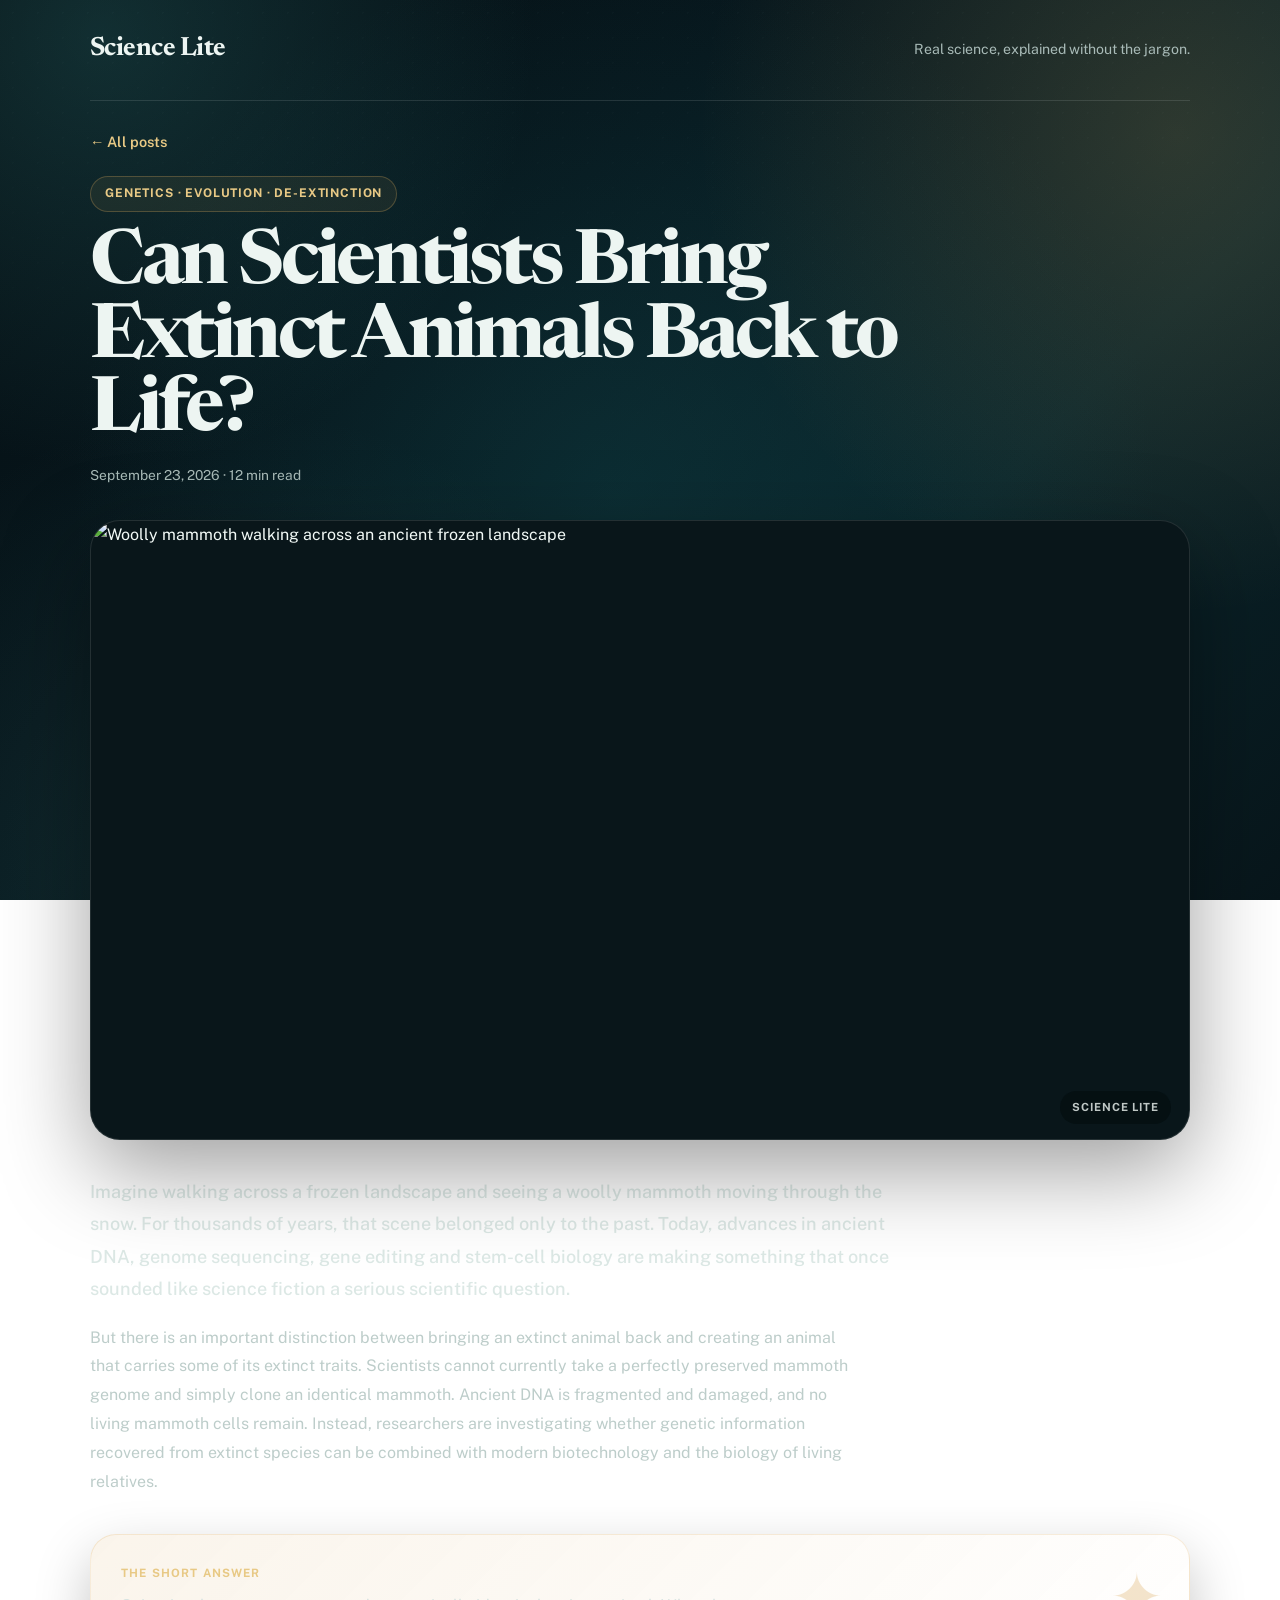
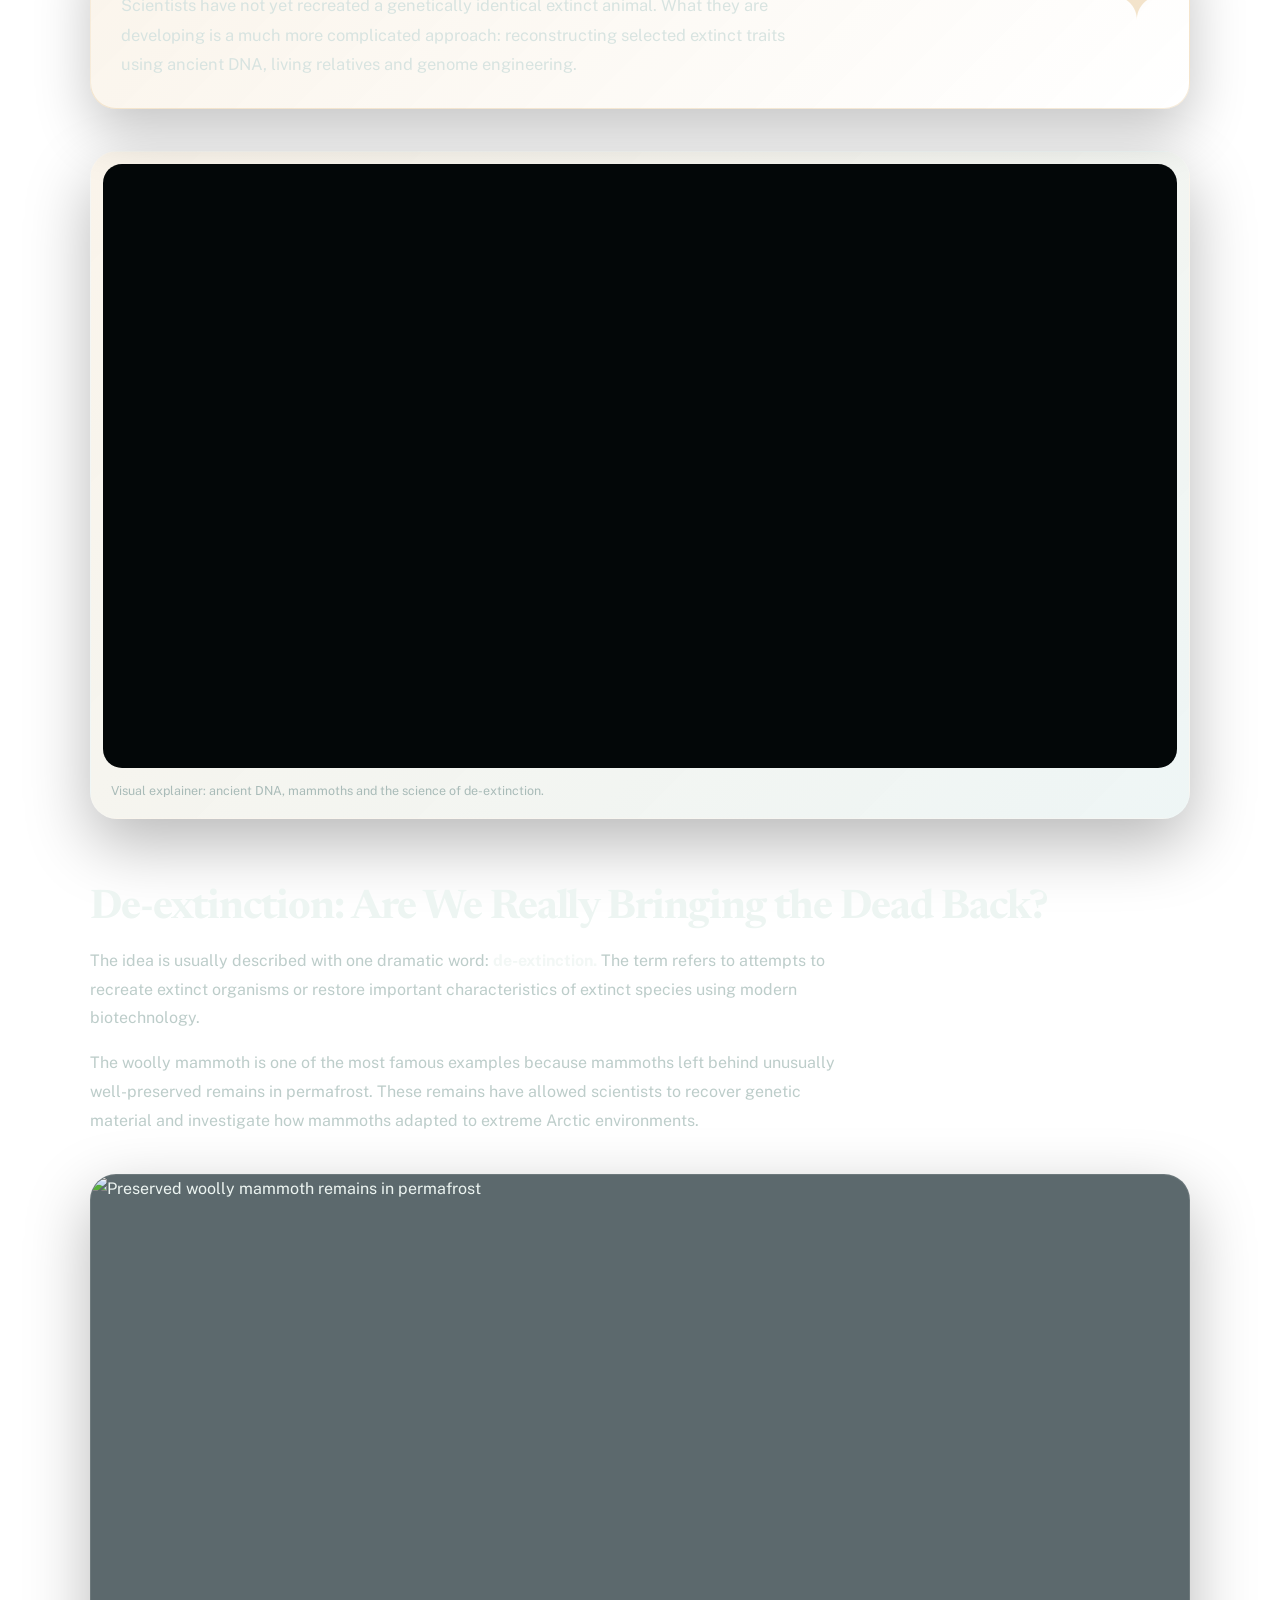
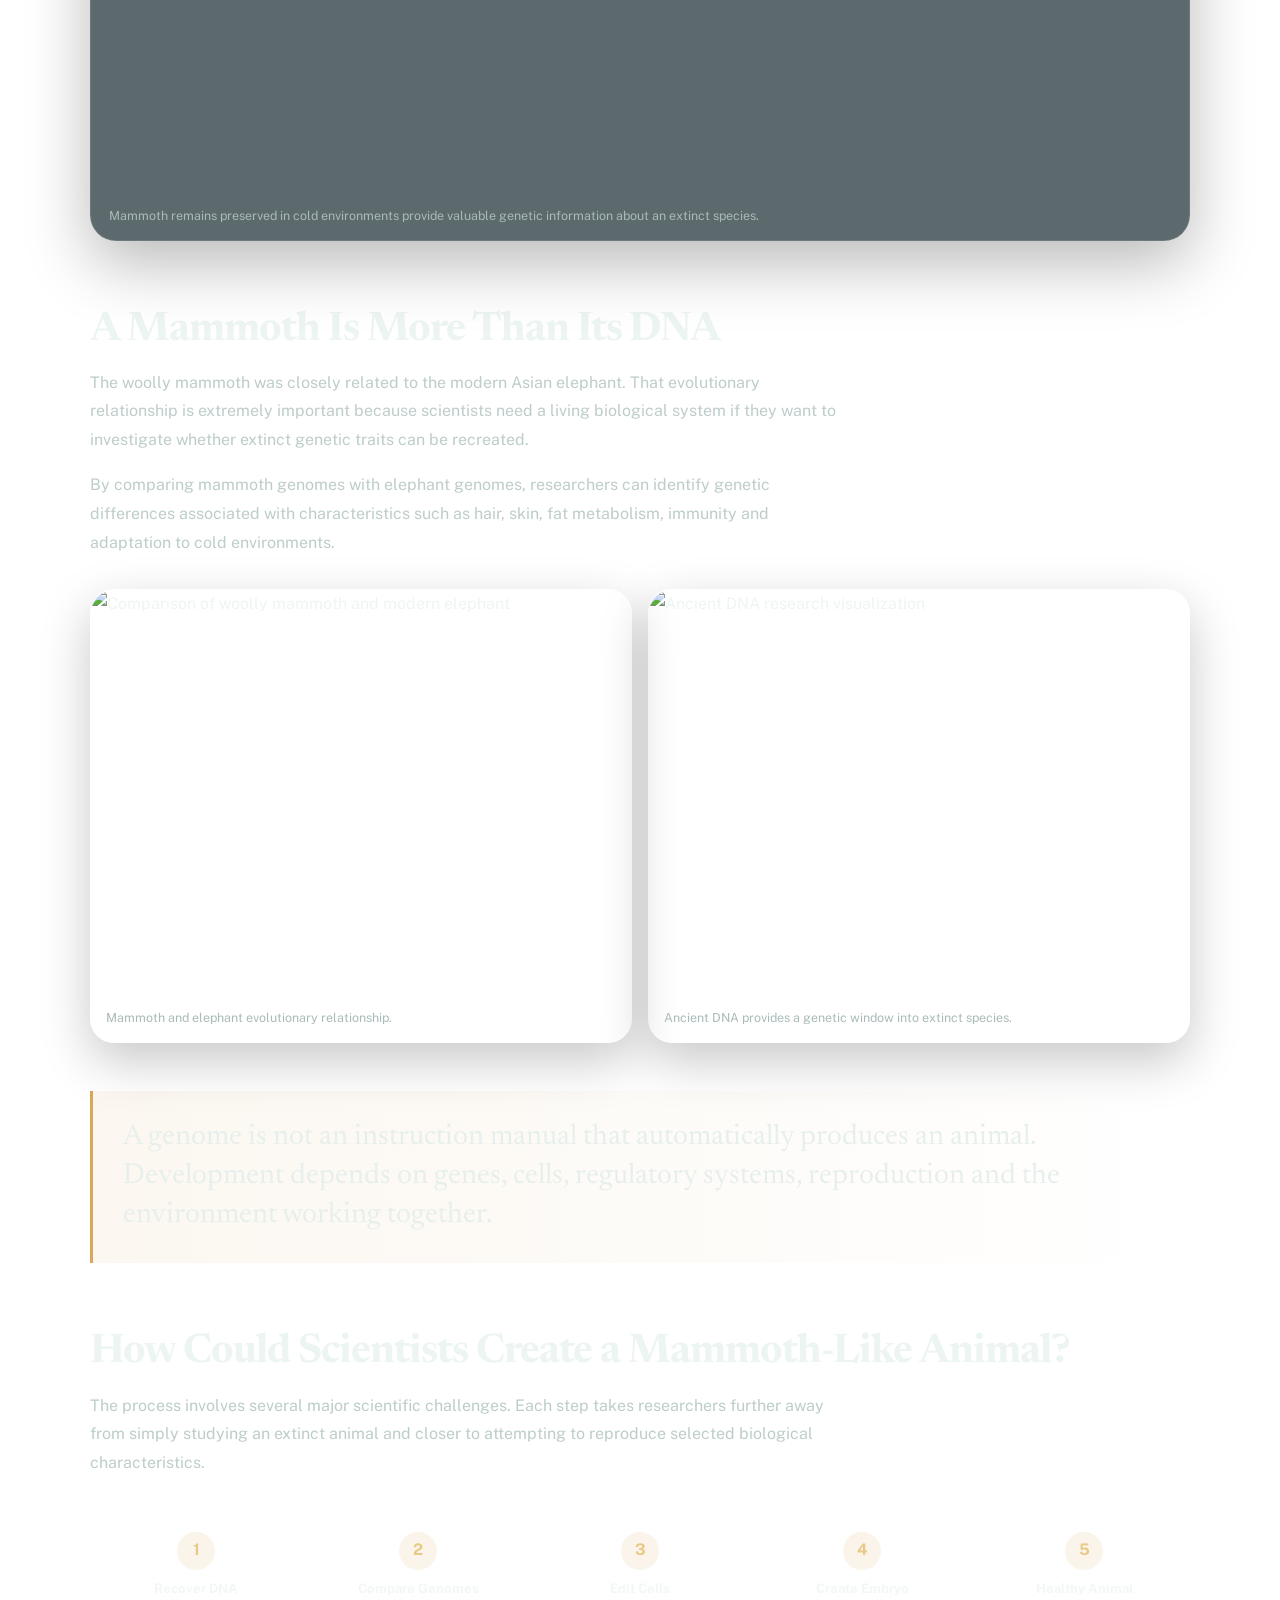
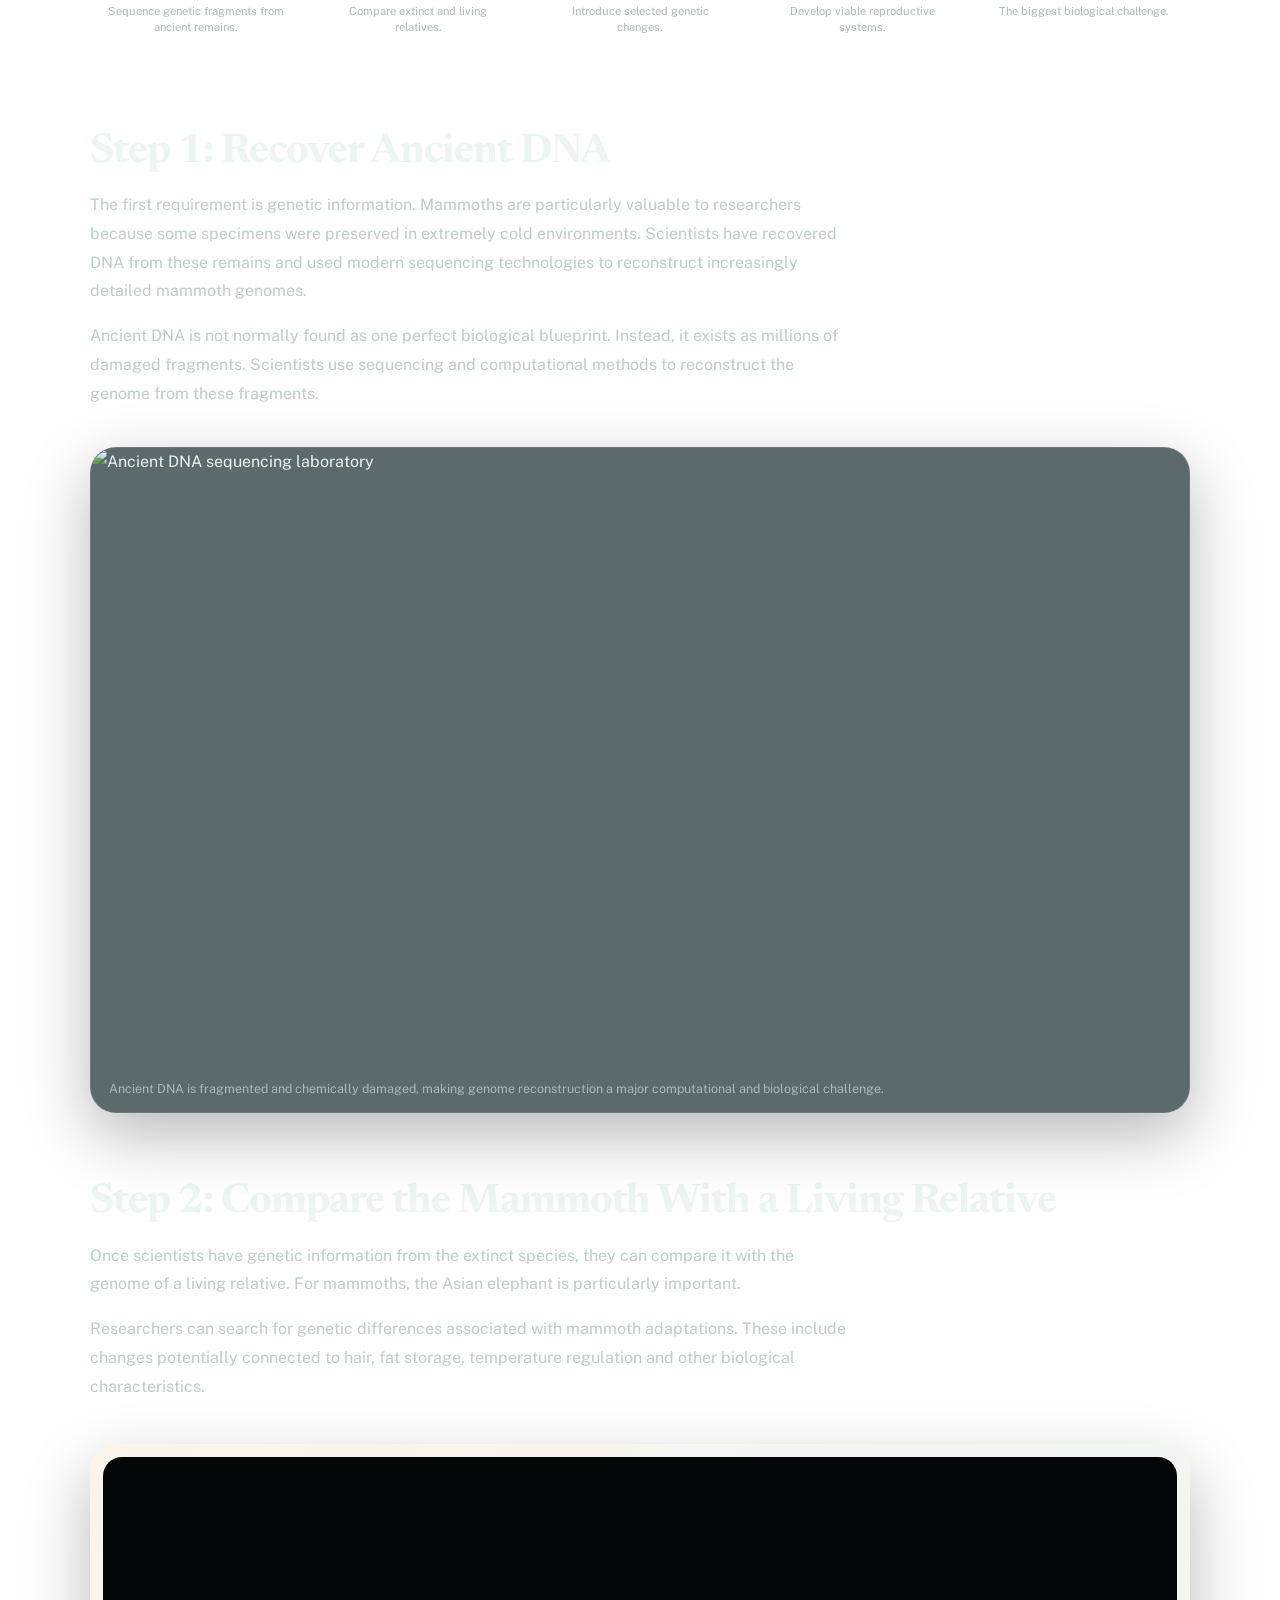
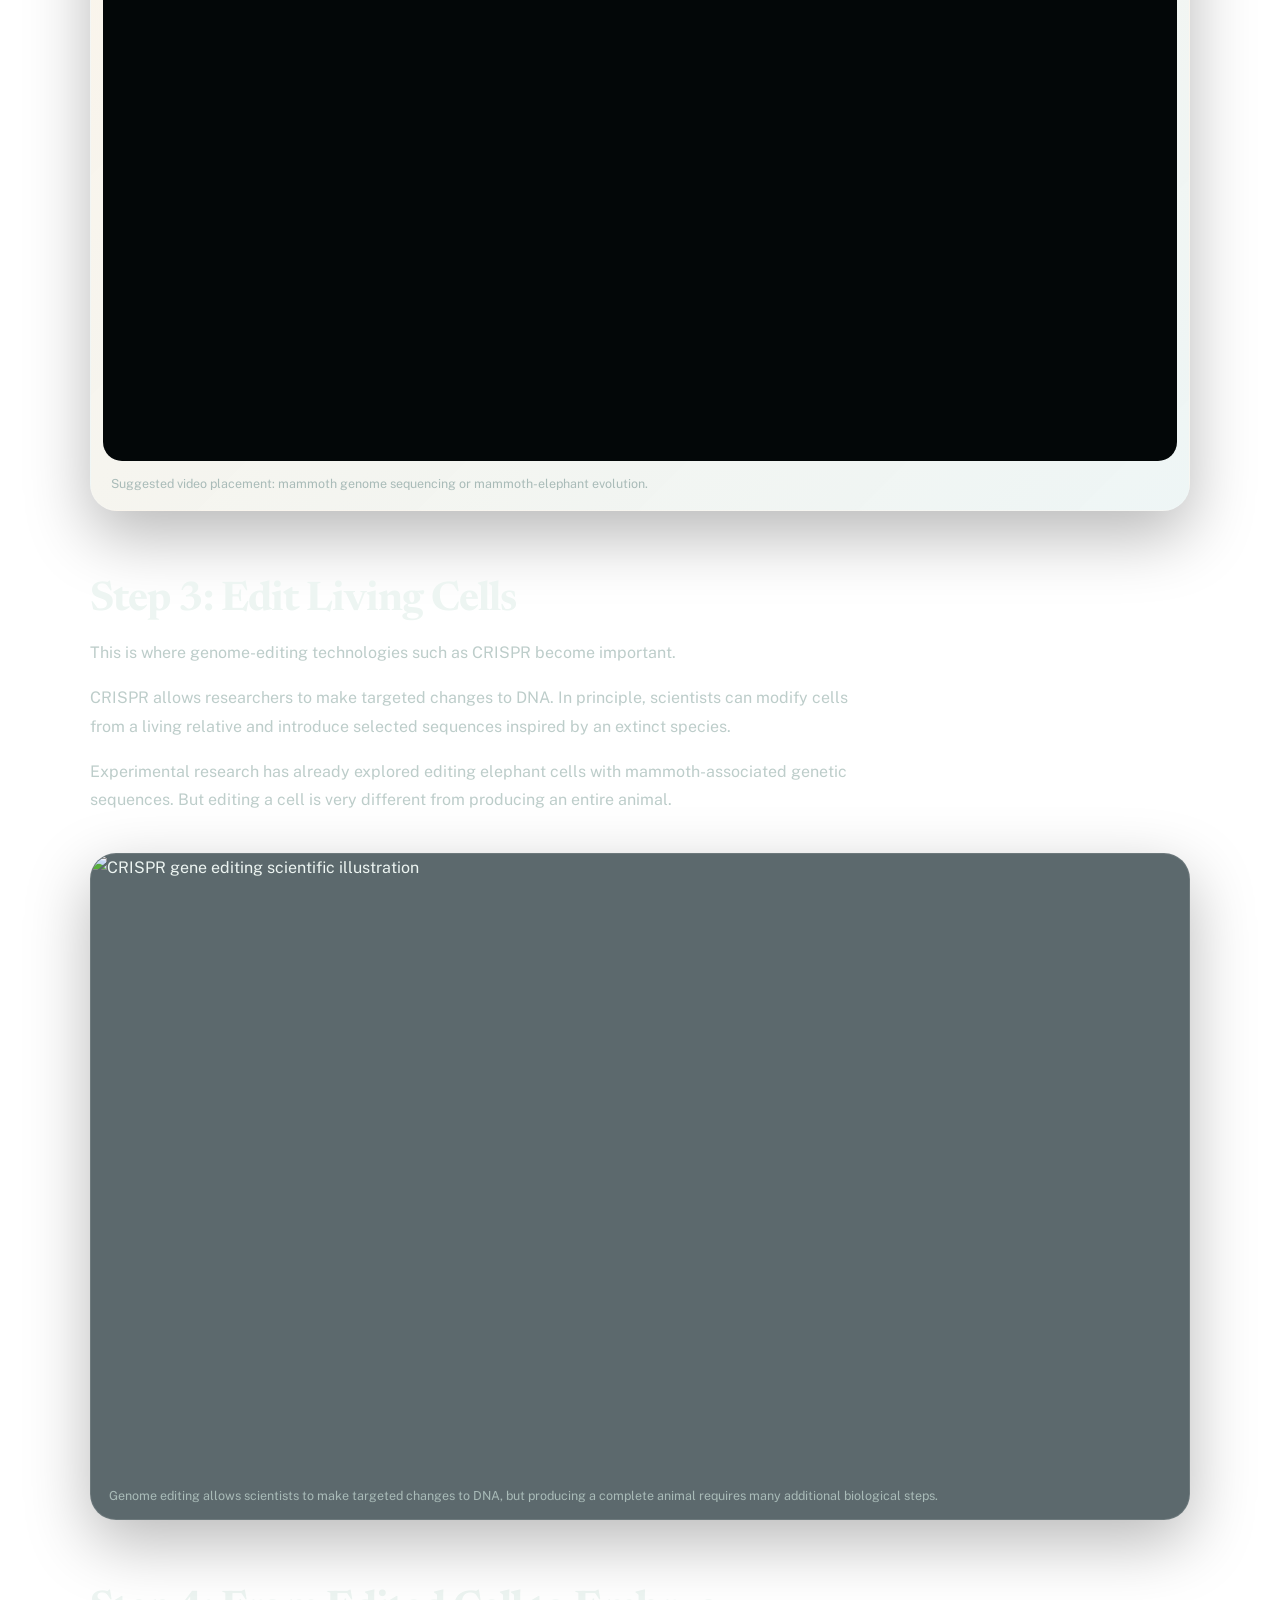
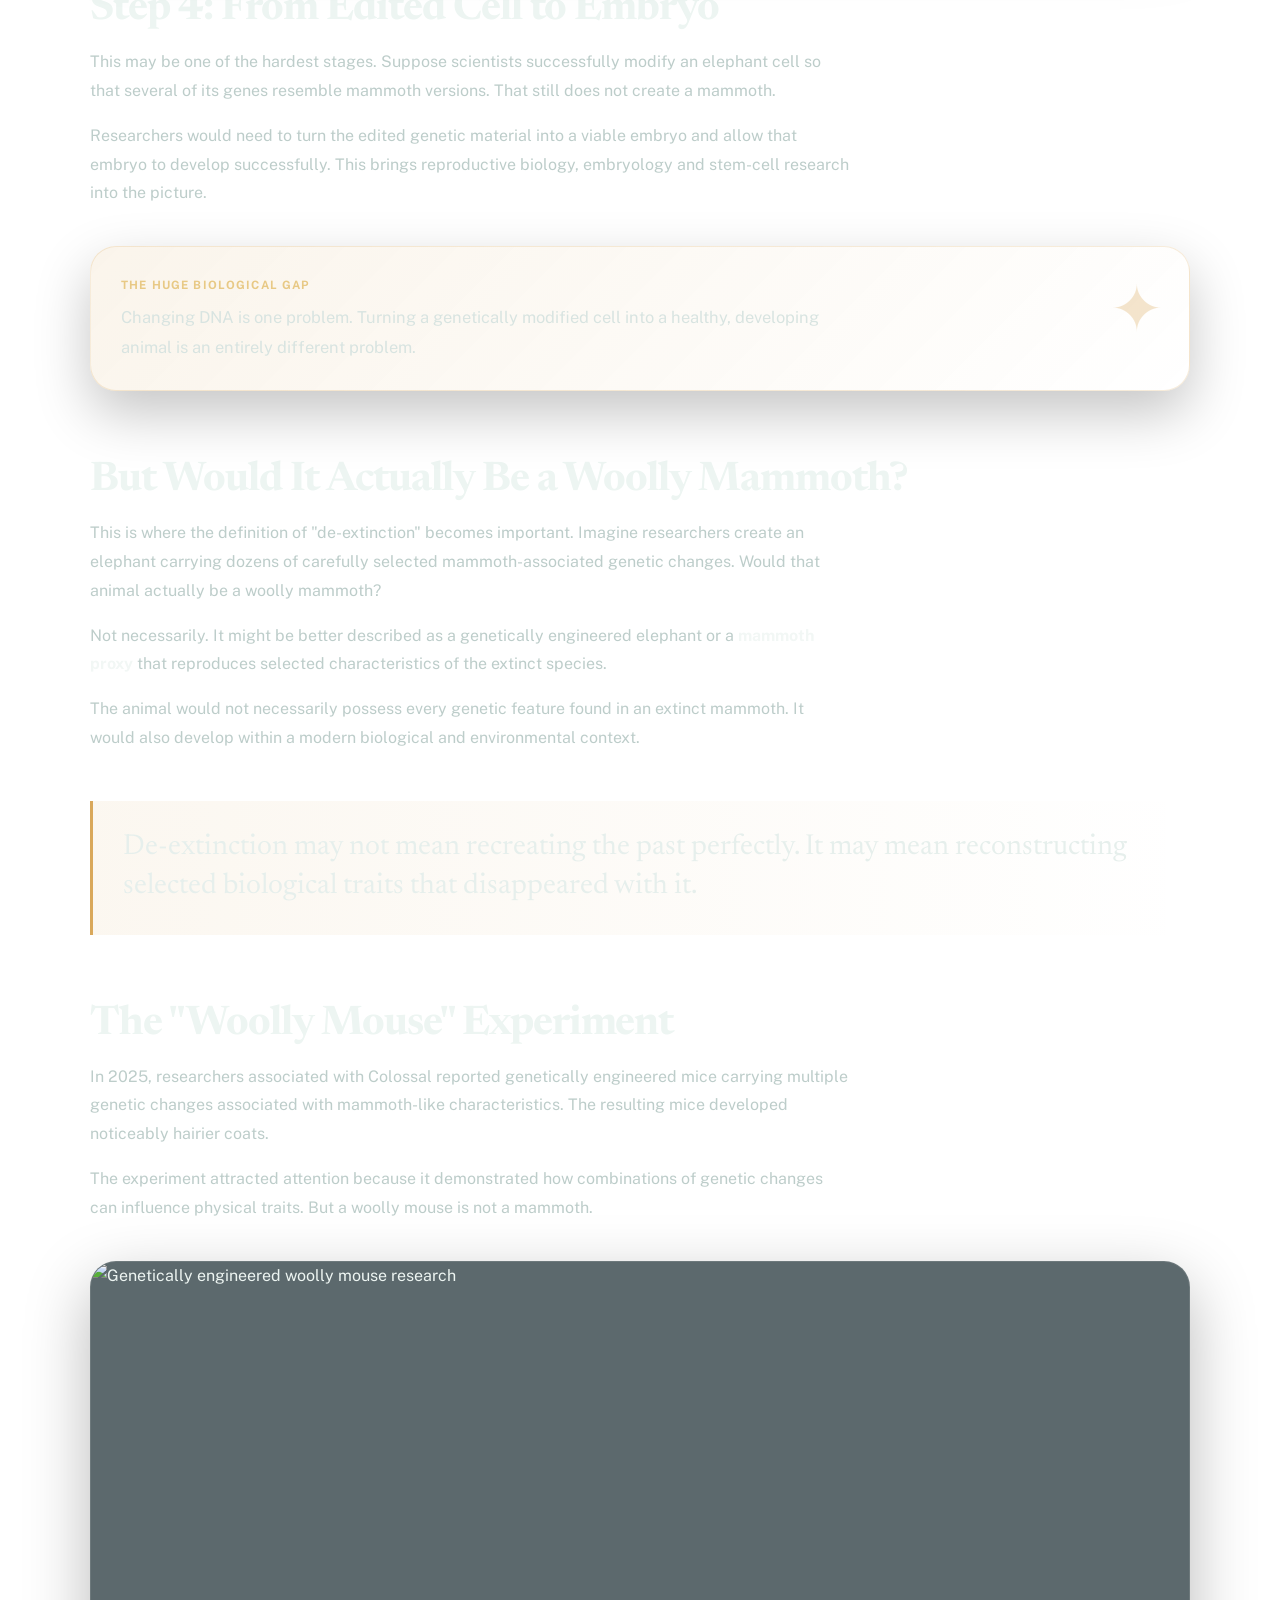
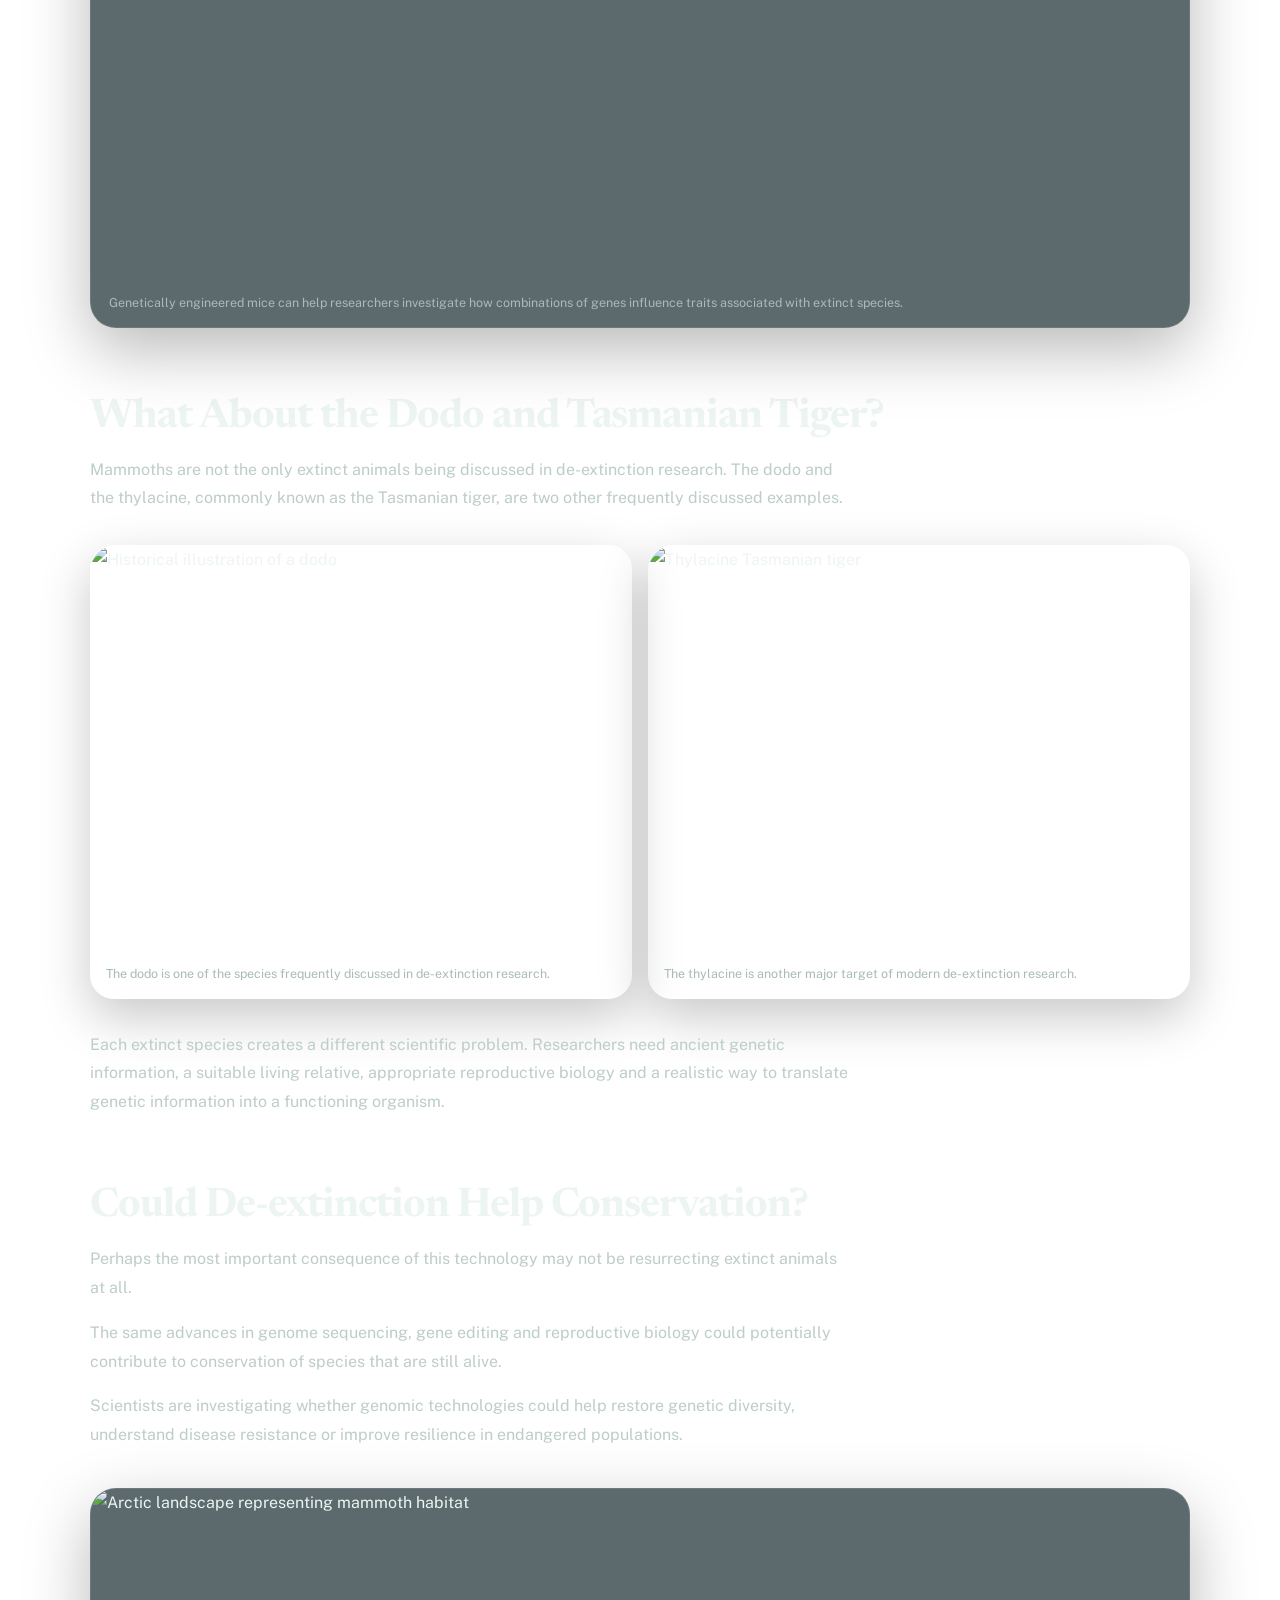
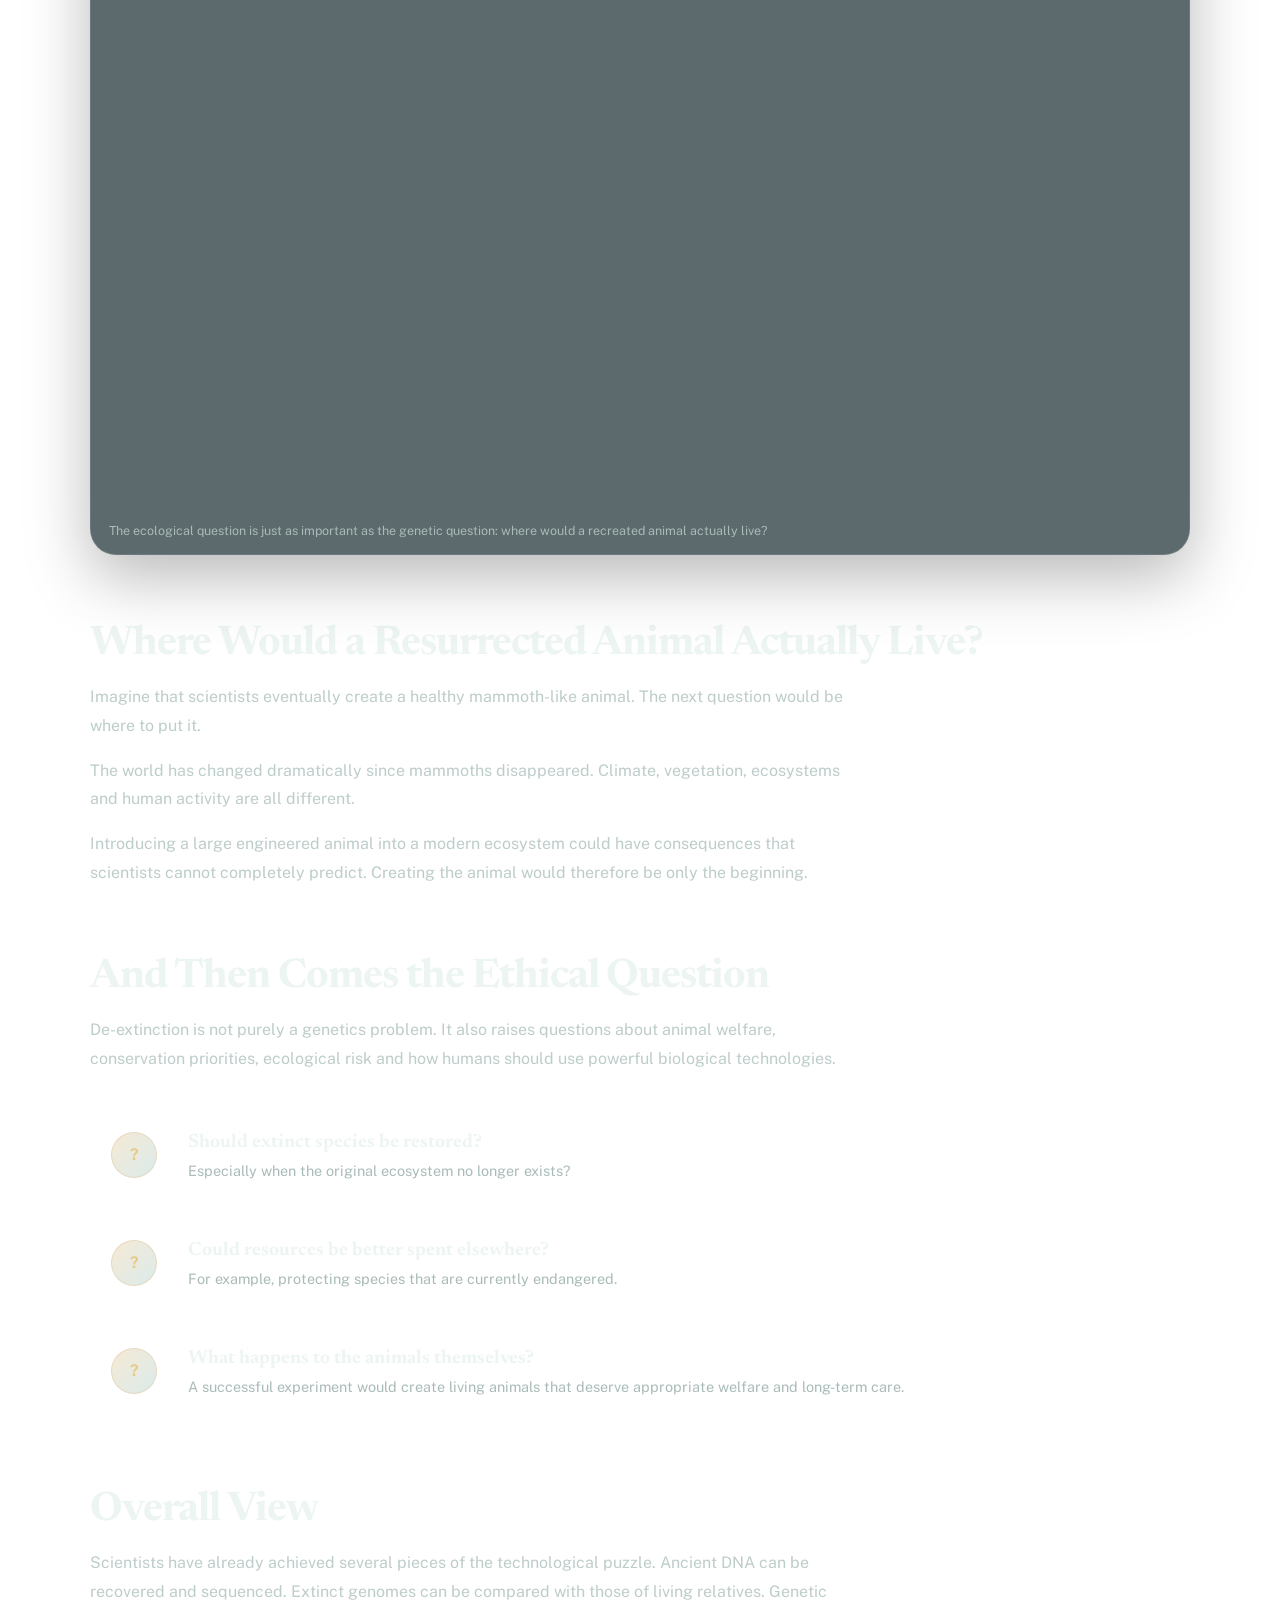
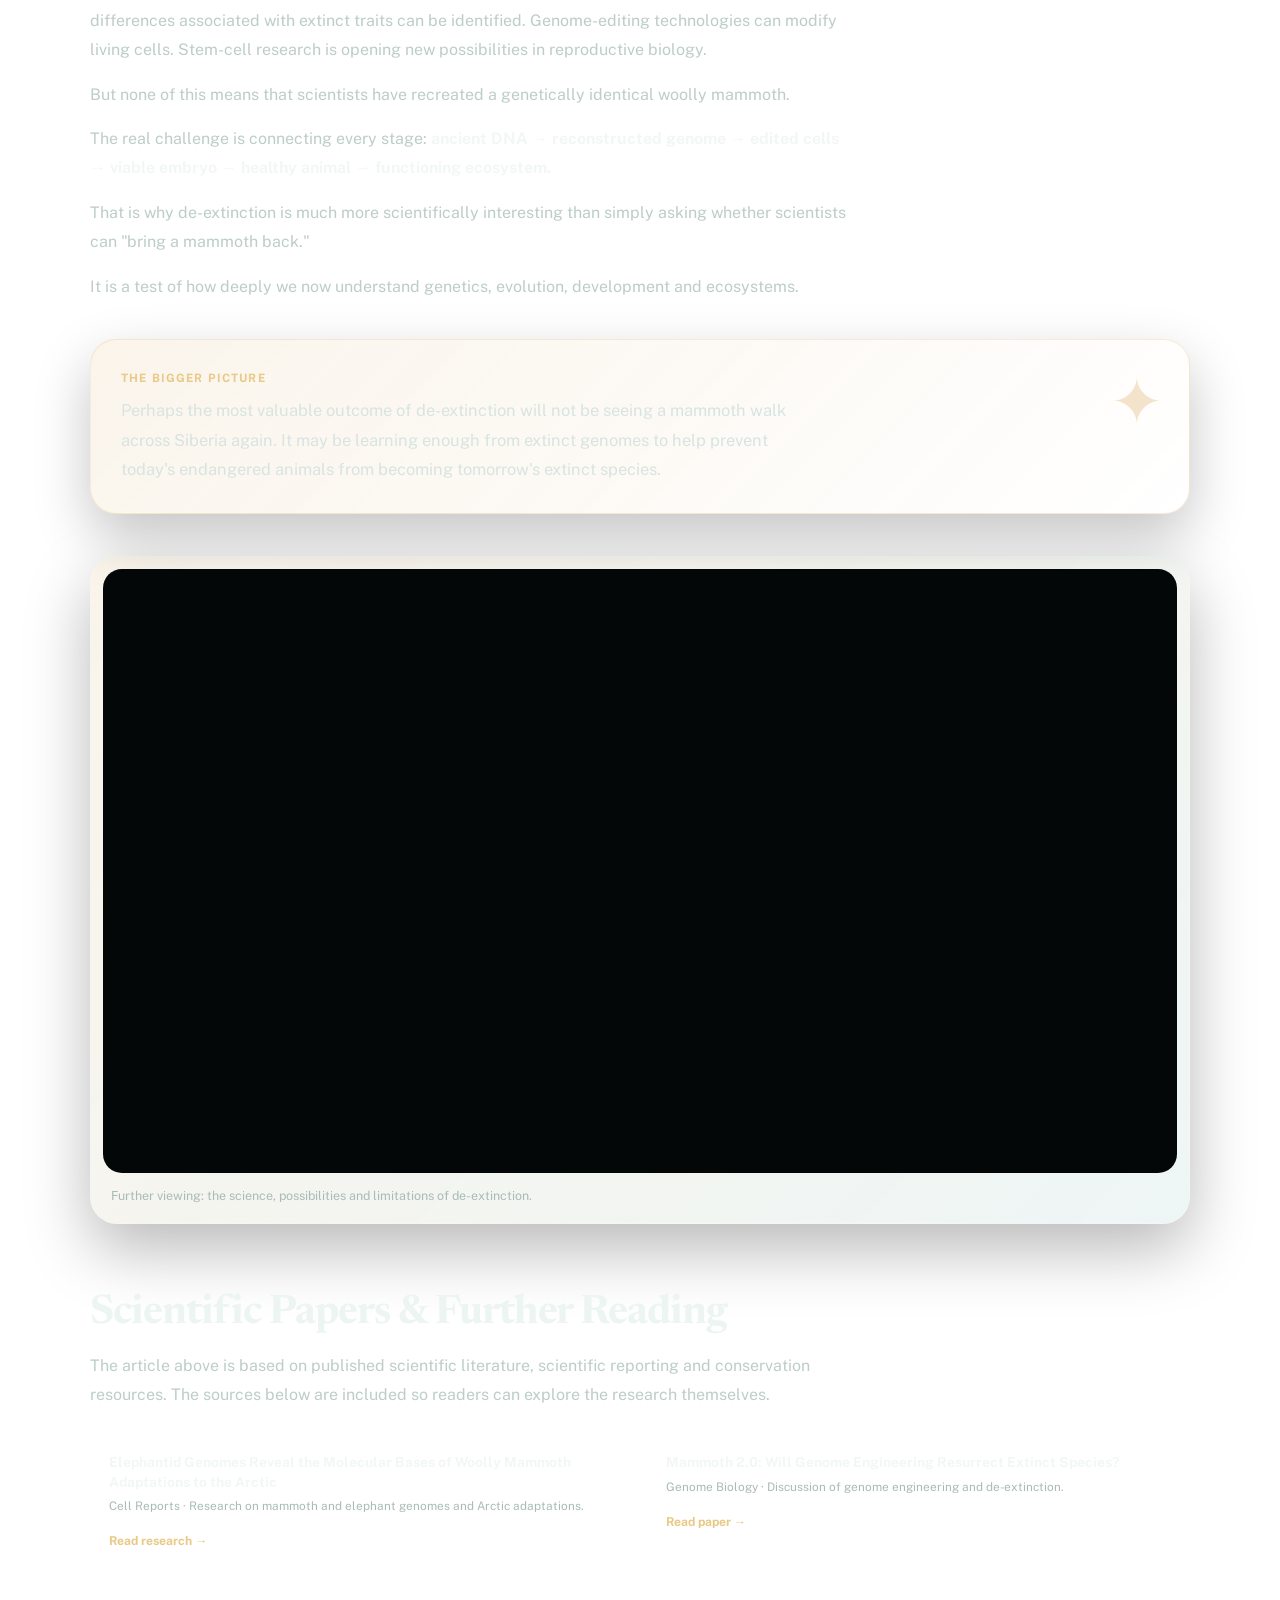
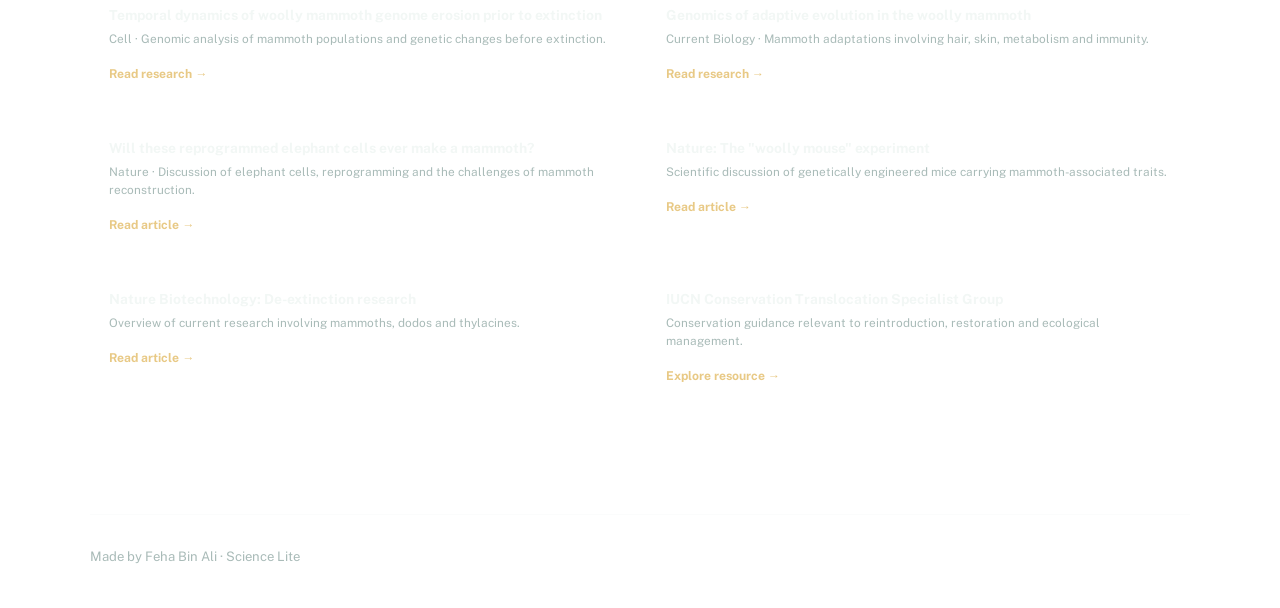
==== posts/de-extinction.html @ 60e66a67 "Fix typo in print statement" ====
<!DOCTYPE html>
<html lang="en">
<head>
  <meta charset="UTF-8">
  <meta name="viewport" content="width=device-width, initial-scale=1.0">

  <title>Can Scientists Bring Extinct Animals Back to Life? | Science Lite</title>

  <link rel="preconnect" href="https://fonts.googleapis.com">
  <link rel="preconnect" href="https://fonts.gstatic.com" crossorigin>

  <link href="https://fonts.googleapis.com/css2?family=Newsreader:opsz,wght@6..72,500;6..72,600;6..72,700&family=Public+Sans:wght@400;500;600;700&display=swap" rel="stylesheet">

  <style>

    :root {
      --bg-dark: #071116;
      --bg-mid: #0c2027;
      --bg-teal: #10363b;

      --ink: #edf5f2;
      --ink-soft: #a9bbb8;

      --gold: #d9a85b;
      --gold-soft: #e8c985;

      --cyan: #79c7c0;

      --glass: rgba(16, 35, 40, 0.68);
      --glass-light: rgba(255,255,255,0.055);

      --line: rgba(220, 231, 226, 0.13);

      --serif: "Newsreader", Georgia, serif;
      --sans: "Public Sans", Arial, sans-serif;
    }


    * {
      box-sizing: border-box;
    }


    html {
      scroll-behavior: smooth;
    }


    body {
      margin: 0;

      color: var(--ink);

      font-family: var(--sans);

      line-height: 1.8;

      -webkit-font-smoothing: antialiased;

      min-height: 100vh;

      background:
        radial-gradient(
          circle at 8% 4%,
          rgba(55, 143, 142, 0.25),
          transparent 27rem
        ),

        radial-gradient(
          circle at 92% 15%,
          rgba(210, 161, 83, 0.18),
          transparent 30rem
        ),

        radial-gradient(
          circle at 48% 55%,
          rgba(24, 102, 107, 0.22),
          transparent 34rem
        ),

        radial-gradient(
          circle at 18% 95%,
          rgba(65, 116, 111, 0.18),
          transparent 28rem
        ),

        linear-gradient(
          135deg,
          #050d11 0%,
          #07171d 35%,
          #0a252b 68%,
          #08161b 100%
        );

      background-attachment: fixed;
    }


    /* subtle scientific texture */

    body::before {
      content: "";

      position: fixed;

      inset: 0;

      pointer-events: none;

      opacity: 0.18;

      background-image:
        radial-gradient(
          rgba(220, 231, 226, 0.18) 1px,
          transparent 1px
        );

      background-size: 25px 25px;

      mask-image:
        linear-gradient(
          to bottom,
          rgba(0,0,0,.7),
          transparent 75%
        );
    }


    .wrap {
      width: min(1100px, calc(100% - 36px));

      margin: 0 auto;
    }


    /* HEADER */

    .site-header {

      display: flex;

      align-items: center;

      justify-content: space-between;

      gap: 20px;

      padding: 26px 0;

      border-bottom: 1px solid var(--line);
    }


    .site-title {
      margin: 0;

      font-family: var(--serif);

      font-size: 1.65rem;

      font-weight: 700;

      letter-spacing: -0.02em;
    }


    .site-title a {
      color: var(--ink);

      text-decoration: none;
    }


    .site-tagline {

      margin: 0;

      color: var(--ink-soft);

      font-size: .88rem;

      text-align: right;
    }


    .back-link {

      display: inline-flex;

      align-items: center;

      gap: 7px;

      margin: 28px 0 22px;

      color: var(--gold-soft);

      text-decoration: none;

      font-size: .9rem;

      font-weight: 600;
    }


    .back-link:hover {
      text-decoration: underline;
    }


    article {
      padding-bottom: 80px;
    }


    /* TAG */

    .tag {

      display: inline-block;

      padding: 6px 14px;

      border: 1px solid rgba(217,168,91,.28);

      border-radius: 999px;

      background: rgba(217,168,91,.08);

      color: var(--gold-soft);

      font-size: .75rem;

      font-weight: 700;

      letter-spacing: .07em;

      text-transform: uppercase;
    }


    /* HEADINGS */

    h1,
    h2,
    h3,
    h4 {

      font-family: var(--serif);

      color: var(--ink);
    }


    h1 {

      max-width: 900px;

      margin: 17px 0 13px;

      font-size: clamp(
        2.5rem,
        6vw,
        4.7rem
      );

      line-height: .98;

      letter-spacing: -.045em;
    }


    h2 {

      margin: 68px 0 15px;

      font-size: clamp(
        1.85rem,
        4vw,
        2.55rem
      );

      line-height: 1.08;

      letter-spacing: -.025em;
    }


    h3 {

      margin: 0 0 8px;

      font-size: 1.55rem;

      line-height: 1.15;
    }


    .post-meta {

      margin: 0 0 28px;

      color: var(--ink-soft);

      font-size: .86rem;
    }


    .lede {

      max-width: 76ch;

      margin: 0 0 18px;

      font-size: 1.13rem;

      color: #dce8e5;

      font-weight: 500;
    }


    article > p:not(.lede):not(.post-meta) {

      max-width: 76ch;

      color: #bdcdca;

      font-size: 1rem;
    }


    strong {
      color: #f2f7f5;
    }


    /* HERO */

    .hero-cover {

      position: relative;

      overflow: hidden;

      margin: 32px 0 36px;

      border-radius: 30px;

      border: 1px solid rgba(255,255,255,.11);

      background: #09161a;

      box-shadow:
        0 30px 90px rgba(0,0,0,.38);
    }


    .hero-cover img {

      display: block;

      width: 100%;

      aspect-ratio: 16 / 9;

      object-fit: cover;

      filter: saturate(.92) contrast(1.04);
    }


    .hero-cover::after {

      content: "SCIENCE LITE";

      position: absolute;

      right: 18px;

      bottom: 15px;

      padding: 6px 12px;

      border-radius: 999px;

      background: rgba(4,13,16,.62);

      color: rgba(240,247,244,.8);

      backdrop-filter: blur(14px);

      font-size: .7rem;

      font-weight: 700;

      letter-spacing: .08em;
    }


    /* IMAGE BLOCK */

    .visual {

      margin: 38px 0;

      overflow: hidden;

      border-radius: 26px;

      border: 1px solid rgba(255,255,255,.10);

      background: var(--glass);

      box-shadow:
        0 22px 65px rgba(0,0,0,.28);

      backdrop-filter: blur(18px);
    }


    .visual img {

      display: block;

      width: 100%;

      aspect-ratio: 16 / 9;

      object-fit: cover;
    }


    .visual figcaption {

      padding: 14px 18px;

      color: var(--ink-soft);

      font-size: .78rem;

      line-height: 1.55;
    }


    /* SIDE BY SIDE IMAGES */

    .image-grid {

      display: grid;

      grid-template-columns: repeat(2, 1fr);

      gap: 16px;

      margin: 32px 0;
    }


    .image-card {

      overflow: hidden;

      border-radius: 24px;

      border: 1px solid rgba(255,255,255,.10);

      background: rgba(255,255,255,.045);

      box-shadow:
        0 18px 50px rgba(0,0,0,.22);
    }


    .image-card img {

      width: 100%;

      display: block;

      aspect-ratio: 4 / 3;

      object-fit: cover;
    }


    .image-card p {

      margin: 0;

      padding: 12px 15px;

      color: var(--ink-soft);

      font-size: .78rem;
    }


    /* VIDEO */

    .video-card {

      margin: 42px 0;

      padding: 12px;

      border-radius: 27px;

      background:
        linear-gradient(
          135deg,
          rgba(217,168,91,.12),
          rgba(67,151,148,.09)
        );

      border: 1px solid rgba(255,255,255,.10);

      box-shadow:
        0 25px 65px rgba(0,0,0,.28);
    }


    .video-frame {

      position: relative;

      overflow: hidden;

      border-radius: 19px;

      aspect-ratio: 16 / 9;

      background: #030708;
    }


    .video-frame iframe {

      position: absolute;

      inset: 0;

      width: 100%;

      height: 100%;

      border: 0;
    }


    .video-caption {

      padding: 12px 8px 3px;

      color: var(--ink-soft);

      font-size: .78rem;
    }


    /* FACT CARD */

    .fact-card {

      position: relative;

      margin: 38px 0;

      padding: 28px 30px;

      overflow: hidden;

      border-radius: 26px;

      border: 1px solid rgba(217,168,91,.22);

      background:
        linear-gradient(
          135deg,
          rgba(217,168,91,.12),
          rgba(255,255,255,.035)
        );

      box-shadow:
        0 22px 55px rgba(0,0,0,.23);
    }


    .fact-card::before {

      content: "✦";

      position: absolute;

      right: 25px;

      top: 12px;

      color: rgba(217,168,91,.3);

      font-size: 4rem;

      font-family: var(--serif);
    }


    .fact-card .label {

      display: block;

      margin-bottom: 7px;

      color: var(--gold-soft);

      font-size: .72rem;

      font-weight: 700;

      letter-spacing: .1em;

      text-transform: uppercase;
    }


    .fact-card p {

      max-width: 70ch;

      margin: 0;

      color: #d8e4e1;

      font-size: 1.03rem;
    }


    /* PULL QUOTE */

    .pullquote {

      margin: 48px 0;

      padding: 28px 30px;

      border-left: 3px solid var(--gold);

      color: #e6efec;

      font-family: var(--serif);

      font-size: clamp(
        1.35rem,
        3vw,
        1.8rem
      );

      line-height: 1.35;

      background:
        linear-gradient(
          90deg,
          rgba(217,168,91,.09),
          transparent
        );
    }


    /* TIMELINE */

    .timeline {

      margin: 38px 0;

      display: grid;

      gap: 14px;
    }


    .timeline-item {

      display: grid;

      grid-template-columns: 60px 1fr;

      gap: 17px;

      padding: 20px;

      border-radius: 22px;

      border: 1px solid rgba(255,255,255,.08);

      background: rgba(255,255,255,.045);
    }


    .timeline-number {

      display: grid;

      place-items: center;

      width: 46px;

      height: 46px;

      border-radius: 50%;

      background:
        linear-gradient(
          135deg,
          rgba(217,168,91,.25),
          rgba(75,158,153,.20)
        );

      border: 1px solid rgba(217,168,91,.25);

      color: var(--gold-soft);

      font-weight: 700;
    }


    .timeline-item h3 {

      margin: 0 0 4px;

      font-size: 1.2rem;
    }


    .timeline-item p {

      margin: 0;

      color: var(--ink-soft);

      font-size: .9rem;
    }


    /* DE-EXTINCTION FLOW */

    .flow {

      display: grid;

      grid-template-columns:
        repeat(5, 1fr);

      gap: 10px;

      margin: 35px 0;
    }


    .flow-card {

      min-height: 150px;

      padding: 18px 13px;

      text-align: center;

      border-radius: 21px;

      border: 1px solid rgba(255,255,255,.09);

      background:
        linear-gradient(
          145deg,
          rgba(255,255,255,.065),
          rgba(255,255,255,.025)
        );
    }


    .flow-card span {

      display: grid;

      place-items: center;

      width: 38px;

      height: 38px;

      margin: 0 auto 10px;

      border-radius: 50%;

      background: rgba(217,168,91,.13);

      color: var(--gold-soft);

      font-weight: 700;
    }


    .flow-card strong {

      display: block;

      font-size: .82rem;

      line-height: 1.3;
    }


    .flow-card small {

      display: block;

      margin-top: 7px;

      color: var(--ink-soft);

      font-size: .7rem;

      line-height: 1.4;
    }


    /* SOURCE CARDS */

    .sources {

      display: grid;

      grid-template-columns: repeat(2, 1fr);

      gap: 13px;

      margin: 25px 0;
    }


    .source-card {

      padding: 18px;

      border-radius: 20px;

      border: 1px solid rgba(255,255,255,.08);

      background:
        rgba(255,255,255,.04);

      transition:
        transform .2s ease,
        border-color .2s ease;
    }


    .source-card:hover {

      transform: translateY(-3px);

      border-color: rgba(217,168,91,.3);
    }


    .source-card strong {

      display: block;

      margin-bottom: 6px;

      font-size: .87rem;

      line-height: 1.4;
    }


    .source-card span {

      display: block;

      margin-bottom: 10px;

      color: var(--ink-soft);

      font-size: .74rem;

      line-height: 1.5;
    }


    .source-card a {

      color: var(--gold-soft);

      text-decoration: none;

      font-size: .76rem;

      font-weight: 700;
    }


    .source-card a:hover {

      text-decoration: underline;
    }


    /* FOOTER */

    footer {

      padding: 30px 0 40px;

      border-top: 1px solid var(--line);

      color: var(--ink-soft);

      font-size: .82rem;
    }


    /* MOBILE */

    @media (max-width: 800px) {

      .flow {

        grid-template-columns:
          repeat(2, 1fr);
      }

    }


    @media (max-width: 700px) {

      .site-header {

        align-items: flex-start;

        flex-direction: column;
      }


      .site-tagline {

        text-align: left;
      }


      .image-grid {

        grid-template-columns: 1fr;
      }


      .sources {

        grid-template-columns: 1fr;
      }

    }


    @media (max-width: 520px) {

      .wrap {

        width: min(
          100% - 24px,
          1100px
        );
      }


      h1 {

        font-size: 2.6rem;
      }


      .hero-cover {

        border-radius: 21px;
      }


      .fact-card {

        padding: 23px 21px;
      }


      .timeline-item {

        grid-template-columns: 46px 1fr;
      }


      .flow {

        grid-template-columns: 1fr;
      }

    }

  </style>
</head>


<body>

<div class="wrap">

  <!-- HEADER -->

  <header class="site-header">

    <p class="site-title">
      <a href="../index.html">
        Science Lite
      </a>
    </p>

    <p class="site-tagline">
      Real science, explained without the jargon.
    </p>

  </header>


  <main>

    <a class="back-link" href="../index.html">
      ← All posts
    </a>


    <article>

      <!-- ARTICLE INTRO -->

      <span class="tag">
        Genetics · Evolution · De-extinction
      </span>


      <h1>
        Can Scientists Bring Extinct Animals Back to Life?
      </h1>


      <p class="post-meta">
        September 23, 2026 · 12 min read
      </p>


      <!-- HERO IMAGE -->

      <figure class="hero-cover">

        <!-- Replace with your own image -->

        <img
          src="../assets/mammoth-hero.jpg"
          alt="Woolly mammoth walking across an ancient frozen landscape"
        >

      </figure>


      <p class="lede">

        Imagine walking across a frozen landscape and seeing a woolly
        mammoth moving through the snow. For thousands of years, that
        scene belonged only to the past. Today, advances in ancient DNA,
        genome sequencing, gene editing and stem-cell biology are making
        something that once sounded like science fiction a serious
        scientific question.

      </p>


      <p>

        But there is an important distinction between bringing an extinct
        animal back and creating an animal that carries some of its
        extinct traits.

        Scientists cannot currently take a perfectly preserved mammoth
        genome and simply clone an identical mammoth. Ancient DNA is
        fragmented and damaged, and no living mammoth cells remain.

        Instead, researchers are investigating whether genetic information
        recovered from extinct species can be combined with modern
        biotechnology and the biology of living relatives.

      </p>


      <!-- FACT -->

      <div class="fact-card">

        <span class="label">
          The short answer
        </span>

        <p>

          Scientists have not yet recreated a genetically identical extinct
          animal. What they are developing is a much more complicated
          approach: reconstructing selected extinct traits using ancient
          DNA, living relatives and genome engineering.

        </p>

      </div>


      <!-- VIDEO -->

      <div class="video-card">

        <div class="video-frame">

          <!-- Replace VIDEO_ID with a suitable YouTube video ID -->

          <iframe
            src="https://www.youtube.com/embed/VIDEO_ID"
            title="De-extinction and ancient DNA"
            loading="lazy"
            allowfullscreen>
          </iframe>

        </div>

        <div class="video-caption">

          Visual explainer: ancient DNA, mammoths and the science of
          de-extinction.

        </div>

      </div>


      <!-- SECTION 1 -->

      <h2>
        De-extinction: Are We Really Bringing the Dead Back?
      </h2>


      <p>

        The idea is usually described with one dramatic word:
        <strong>de-extinction.</strong>

        The term refers to attempts to recreate extinct organisms or
        restore important characteristics of extinct species using modern
        biotechnology.

      </p>


      <p>

        The woolly mammoth is one of the most famous examples because
        mammoths left behind unusually well-preserved remains in
        permafrost. These remains have allowed scientists to recover
        genetic material and investigate how mammoths adapted to extreme
        Arctic environments.

      </p>


      <figure class="visual">

        <img
          src="../assets/mammoth-fossil.jpg"
          alt="Preserved woolly mammoth remains in permafrost"
          loading="lazy"
        >

        <figcaption>

          Mammoth remains preserved in cold environments provide valuable
          genetic information about an extinct species.

        </figcaption>

      </figure>


      <!-- SECTION 2 -->

      <h2>
        A Mammoth Is More Than Its DNA
      </h2>


      <p>

        The woolly mammoth was closely related to the modern Asian
        elephant. That evolutionary relationship is extremely important
        because scientists need a living biological system if they want
        to investigate whether extinct genetic traits can be recreated.

      </p>


      <p>

        By comparing mammoth genomes with elephant genomes, researchers
        can identify genetic differences associated with characteristics
        such as hair, skin, fat metabolism, immunity and adaptation to
        cold environments.

      </p>


      <div class="image-grid">

        <div class="image-card">

          <img
            src="../assets/mammoth-elephant-comparison.jpg"
            alt="Comparison of woolly mammoth and modern elephant"
            loading="lazy"
          >

          <p>
            Mammoth and elephant evolutionary relationship.
          </p>

        </div>


        <div class="image-card">

          <img
            src="../assets/ancient-dna.jpg"
            alt="Ancient DNA research visualization"
            loading="lazy"
          >

          <p>
            Ancient DNA provides a genetic window into extinct species.
          </p>

        </div>

      </div>


      <div class="pullquote">

        A genome is not an instruction manual that automatically produces
        an animal. Development depends on genes, cells, regulatory
        systems, reproduction and the environment working together.

      </div>


      <!-- SECTION 3 -->

      <h2>
        How Could Scientists Create a Mammoth-Like Animal?
      </h2>


      <p>

        The process involves several major scientific challenges. Each
        step takes researchers further away from simply studying an
        extinct animal and closer to attempting to reproduce selected
        biological characteristics.

      </p>


      <div class="flow">

        <div class="flow-card">

          <span>1</span>

          <strong>
            Recover DNA
          </strong>

          <small>
            Sequence genetic fragments from ancient remains.
          </small>

        </div>


        <div class="flow-card">

          <span>2</span>

          <strong>
            Compare Genomes
          </strong>

          <small>
            Compare extinct and living relatives.
          </small>

        </div>


        <div class="flow-card">

          <span>3</span>

          <strong>
            Edit Cells
          </strong>

          <small>
            Introduce selected genetic changes.
          </small>

        </div>


        <div class="flow-card">

          <span>4</span>

          <strong>
            Create Embryo
          </strong>

          <small>
            Develop viable reproductive systems.
          </small>

        </div>


        <div class="flow-card">

          <span>5</span>

          <strong>
            Healthy Animal
          </strong>

          <small>
            The biggest biological challenge.
          </small>

        </div>

      </div>


      <!-- STEP 1 -->

      <h2>
        Step 1: Recover Ancient DNA
      </h2>


      <p>

        The first requirement is genetic information.

        Mammoths are particularly valuable to researchers because some
        specimens were preserved in extremely cold environments. Scientists
        have recovered DNA from these remains and used modern sequencing
        technologies to reconstruct increasingly detailed mammoth genomes.

      </p>


      <p>

        Ancient DNA is not normally found as one perfect biological
        blueprint. Instead, it exists as millions of damaged fragments.
        Scientists use sequencing and computational methods to reconstruct
        the genome from these fragments.

      </p>


      <!-- IMAGE -->

      <figure class="visual">

        <img
          src="../assets/ancient-dna.jpg"
          alt="Ancient DNA sequencing laboratory"
          loading="lazy"
        >

        <figcaption>

          Ancient DNA is fragmented and chemically damaged, making genome
          reconstruction a major computational and biological challenge.

        </figcaption>

      </figure>


      <!-- STEP 2 -->

      <h2>
        Step 2: Compare the Mammoth With a Living Relative
      </h2>


      <p>

        Once scientists have genetic information from the extinct species,
        they can compare it with the genome of a living relative.

        For mammoths, the Asian elephant is particularly important.

      </p>


      <p>

        Researchers can search for genetic differences associated with
        mammoth adaptations. These include changes potentially connected
        to hair, fat storage, temperature regulation and other biological
        characteristics.

      </p>


      <!-- VIDEO -->

      <div class="video-card">

        <div class="video-frame">

          <!-- Replace VIDEO_ID with a real educational video -->

          <iframe
            src="https://www.youtube.com/embed/VIDEO_ID"
            title="Mammoth genome and elephant genetics"
            loading="lazy"
            allowfullscreen>
          </iframe>

        </div>

        <div class="video-caption">

          Suggested video placement: mammoth genome sequencing or
          mammoth-elephant evolution.

        </div>

      </div>


      <!-- STEP 3 -->

      <h2>
        Step 3: Edit Living Cells
      </h2>


      <p>

        This is where genome-editing technologies such as CRISPR become
        important.

      </p>


      <p>

        CRISPR allows researchers to make targeted changes to DNA.
        In principle, scientists can modify cells from a living relative
        and introduce selected sequences inspired by an extinct species.

      </p>


      <p>

        Experimental research has already explored editing elephant cells
        with mammoth-associated genetic sequences. But editing a cell is
        very different from producing an entire animal.

      </p>


      <figure class="visual">

        <img
          src="../assets/crispr-gene-editing.jpg"
          alt="CRISPR gene editing scientific illustration"
          loading="lazy"
        >

        <figcaption>

          Genome editing allows scientists to make targeted changes to
          DNA, but producing a complete animal requires many additional
          biological steps.

        </figcaption>

      </figure>


      <!-- STEP 4 -->

      <h2>
        Step 4: From Edited Cell to Embryo
      </h2>


      <p>

        This may be one of the hardest stages.

        Suppose scientists successfully modify an elephant cell so that
        several of its genes resemble mammoth versions.

        That still does not create a mammoth.

      </p>


      <p>

        Researchers would need to turn the edited genetic material into
        a viable embryo and allow that embryo to develop successfully.

        This brings reproductive biology, embryology and stem-cell
        research into the picture.

      </p>


      <div class="fact-card">

        <span class="label">
          The huge biological gap
        </span>

        <p>

          Changing DNA is one problem. Turning a genetically modified cell
          into a healthy, developing animal is an entirely different
          problem.

        </p>

      </div>


      <!-- SECTION 5 -->

      <h2>
        But Would It Actually Be a Woolly Mammoth?
      </h2>


      <p>

        This is where the definition of "de-extinction" becomes important.

        Imagine researchers create an elephant carrying dozens of
        carefully selected mammoth-associated genetic changes.

        Would that animal actually be a woolly mammoth?

      </p>


      <p>

        Not necessarily.

        It might be better described as a genetically engineered elephant
        or a <strong>mammoth proxy</strong> that reproduces selected
        characteristics of the extinct species.

      </p>


      <p>

        The animal would not necessarily possess every genetic feature
        found in an extinct mammoth. It would also develop within a
        modern biological and environmental context.

      </p>


      <div class="pullquote">

        De-extinction may not mean recreating the past perfectly.
        It may mean reconstructing selected biological traits that
        disappeared with it.

      </div>


      <!-- WOOLLY MOUSE -->

      <h2>
        The "Woolly Mouse" Experiment
      </h2>


      <p>

        In 2025, researchers associated with Colossal reported genetically
        engineered mice carrying multiple genetic changes associated with
        mammoth-like characteristics.

        The resulting mice developed noticeably hairier coats.

      </p>


      <p>

        The experiment attracted attention because it demonstrated how
        combinations of genetic changes can influence physical traits.

        But a woolly mouse is not a mammoth.

      </p>


      <figure class="visual">

        <img
          src="../assets/woolly-mouse.jpg"
          alt="Genetically engineered woolly mouse research"
          loading="lazy"
        >

        <figcaption>

          Genetically engineered mice can help researchers investigate
          how combinations of genes influence traits associated with
          extinct species.

        </figcaption>

      </figure>


      <!-- OTHER SPECIES -->

      <h2>
        What About the Dodo and Tasmanian Tiger?
      </h2>


      <p>

        Mammoths are not the only extinct animals being discussed in
        de-extinction research.

        The dodo and the thylacine, commonly known as the Tasmanian tiger,
        are two other frequently discussed examples.

      </p>


      <div class="image-grid">

        <div class="image-card">

          <img
            src="../assets/dodo.jpg"
            alt="Historical illustration of a dodo"
            loading="lazy"
          >

          <p>
            The dodo is one of the species frequently discussed in
            de-extinction research.
          </p>

        </div>


        <div class="image-card">

          <img
            src="../assets/thylacine.jpg"
            alt="Thylacine Tasmanian tiger"
            loading="lazy"
          >

          <p>
            The thylacine is another major target of modern
            de-extinction research.
          </p>

        </div>

      </div>


      <p>

        Each extinct species creates a different scientific problem.

        Researchers need ancient genetic information, a suitable living
        relative, appropriate reproductive biology and a realistic way
        to translate genetic information into a functioning organism.

      </p>


      <!-- CONSERVATION -->

      <h2>
        Could De-extinction Help Conservation?
      </h2>


      <p>

        Perhaps the most important consequence of this technology may not
        be resurrecting extinct animals at all.

      </p>


      <p>

        The same advances in genome sequencing, gene editing and
        reproductive biology could potentially contribute to conservation
        of species that are still alive.

      </p>


      <p>

        Scientists are investigating whether genomic technologies could
        help restore genetic diversity, understand disease resistance or
        improve resilience in endangered populations.

      </p>


      <figure class="visual">

        <img
          src="../assets/mammoth-landscape.jpg"
          alt="Arctic landscape representing mammoth habitat"
          loading="lazy"
        >

        <figcaption>

          The ecological question is just as important as the genetic
          question: where would a recreated animal actually live?

        </figcaption>

      </figure>


      <!-- ECOLOGY -->

      <h2>
        Where Would a Resurrected Animal Actually Live?
      </h2>


      <p>

        Imagine that scientists eventually create a healthy mammoth-like
        animal.

        The next question would be where to put it.

      </p>


      <p>

        The world has changed dramatically since mammoths disappeared.
        Climate, vegetation, ecosystems and human activity are all
        different.

      </p>


      <p>

        Introducing a large engineered animal into a modern ecosystem
        could have consequences that scientists cannot completely predict.

        Creating the animal would therefore be only the beginning.

      </p>


      <!-- ETHICS -->

      <h2>
        And Then Comes the Ethical Question
      </h2>


      <p>

        De-extinction is not purely a genetics problem.

        It also raises questions about animal welfare, conservation
        priorities, ecological risk and how humans should use powerful
        biological technologies.

      </p>


      <div class="timeline">

        <div class="timeline-item">

          <div class="timeline-number">
            ?
          </div>

          <div>

            <h3>
              Should extinct species be restored?
            </h3>

            <p>
              Especially when the original ecosystem no longer exists?
            </p>

          </div>

        </div>


        <div class="timeline-item">

          <div class="timeline-number">
            ?
          </div>

          <div>

            <h3>
              Could resources be better spent elsewhere?
            </h3>

            <p>
              For example, protecting species that are currently
              endangered.
            </p>

          </div>

        </div>


        <div class="timeline-item">

          <div class="timeline-number">
            ?
          </div>

          <div>

            <h3>
              What happens to the animals themselves?
            </h3>

            <p>
              A successful experiment would create living animals that
              deserve appropriate welfare and long-term care.
            </p>

          </div>

        </div>

      </div>


      <!-- OVERALL VIEW -->

      <h2>
        Overall View
      </h2>


      <p>

        Scientists have already achieved several pieces of the
        technological puzzle.

        Ancient DNA can be recovered and sequenced. Extinct genomes can
        be compared with those of living relatives. Genetic differences
        associated with extinct traits can be identified. Genome-editing
        technologies can modify living cells. Stem-cell research is
        opening new possibilities in reproductive biology.

      </p>


      <p>

        But none of this means that scientists have recreated a
        genetically identical woolly mammoth.

      </p>


      <p>

        The real challenge is connecting every stage:

        <strong>
          ancient DNA → reconstructed genome → edited cells → viable
          embryo → healthy animal → functioning ecosystem.
        </strong>

      </p>


      <p>

        That is why de-extinction is much more scientifically interesting
        than simply asking whether scientists can "bring a mammoth back."

      </p>


      <p>

        It is a test of how deeply we now understand genetics, evolution,
        development and ecosystems.

      </p>


      <div class="fact-card">

        <span class="label">
          The bigger picture
        </span>

        <p>

          Perhaps the most valuable outcome of de-extinction will not be
          seeing a mammoth walk across Siberia again. It may be learning
          enough from extinct genomes to help prevent today's endangered
          animals from becoming tomorrow's extinct species.

        </p>

      </div>


      <!-- FINAL VIDEO -->

      <div class="video-card">

        <div class="video-frame">

          <!-- Replace VIDEO_ID with a credible educational/scientific video -->

          <iframe
            src="https://www.youtube.com/embed/VIDEO_ID"
            title="The science of de-extinction"
            loading="lazy"
            allowfullscreen>
          </iframe>

        </div>

        <div class="video-caption">

          Further viewing: the science, possibilities and limitations of
          de-extinction.

        </div>

      </div>


      <!-- SOURCES -->

      <h2>
        Scientific Papers &amp; Further Reading
      </h2>


      <p>

        The article above is based on published scientific literature,
        scientific reporting and conservation resources. The sources
        below are included so readers can explore the research themselves.

      </p>


      <div class="sources">


        <div class="source-card">

          <strong>
            Elephantid Genomes Reveal the Molecular Bases of Woolly
            Mammoth Adaptations to the Arctic
          </strong>

          <span>
            Cell Reports · Research on mammoth and elephant genomes and
            Arctic adaptations.
          </span>

          <a
            href="https://www.sciencedirect.com/science/article/pii/S2211124715006397"
            target="_blank"
            rel="noopener"
          >
            Read research →
          </a>

        </div>


        <div class="source-card">

          <strong>
            Mammoth 2.0: Will Genome Engineering Resurrect Extinct Species?
          </strong>

          <span>
            Genome Biology · Discussion of genome engineering and
            de-extinction.
          </span>

          <a
            href="https://pmc.ncbi.nlm.nih.gov/articles/PMC4632474/"
            target="_blank"
            rel="noopener"
          >
            Read paper →
          </a>

        </div>


        <div class="source-card">

          <strong>
            Temporal dynamics of woolly mammoth genome erosion prior to
            extinction
          </strong>

          <span>
            Cell · Genomic analysis of mammoth populations and genetic
            changes before extinction.
          </span>

          <a
            href="https://www.sciencedirect.com/science/article/pii/S0092867424005774"
            target="_blank"
            rel="noopener"
          >
            Read research →
          </a>

        </div>


        <div class="source-card">

          <strong>
            Genomics of adaptive evolution in the woolly mammoth
          </strong>

          <span>
            Current Biology · Mammoth adaptations involving hair, skin,
            metabolism and immunity.
          </span>

          <a
            href="https://www.sciencedirect.com/science/article/pii/S0960982223004049"
            target="_blank"
            rel="noopener"
          >
            Read research →
          </a>

        </div>


        <div class="source-card">

          <strong>
            Will these reprogrammed elephant cells ever make a mammoth?
          </strong>

          <span>
            Nature · Discussion of elephant cells, reprogramming and the
            challenges of mammoth reconstruction.
          </span>

          <a
            href="https://www.nature.com/articles/d41586-024-00670-z"
            target="_blank"
            rel="noopener"
          >
            Read article →
          </a>

        </div>


        <div class="source-card">

          <strong>
            Nature: The "woolly mouse" experiment
          </strong>

          <span>
            Scientific discussion of genetically engineered mice carrying
            mammoth-associated traits.
          </span>

          <a
            href="https://www.nature.com/articles/d41586-025-00684-1"
            target="_blank"
            rel="noopener"
          >
            Read article →
          </a>

        </div>


        <div class="source-card">

          <strong>
            Nature Biotechnology: De-extinction research
          </strong>

          <span>
            Overview of current research involving mammoths, dodos and
            thylacines.
          </span>

          <a
            href="https://www.nature.com/articles/s41587-025-02578-z"
            target="_blank"
            rel="noopener"
          >
            Read article →
          </a>

        </div>


        <div class="source-card">

          <strong>
            IUCN Conservation Translocation Specialist Group
          </strong>

          <span>
            Conservation guidance relevant to reintroduction, restoration
            and ecological management.
          </span>

          <a
            href="https://iucn.org/our-union/commissions/group/iucn-ssc-conservation-translocation-specialist-group"
            target="_blank"
            rel="noopener"
          >
            Explore resource →
          </a>

        </div>

      </div>


    </article>

  </main>


  <footer>

    Made by Feha Bin Ali · Science Lite

  </footer>


</div>

</body>
</html>
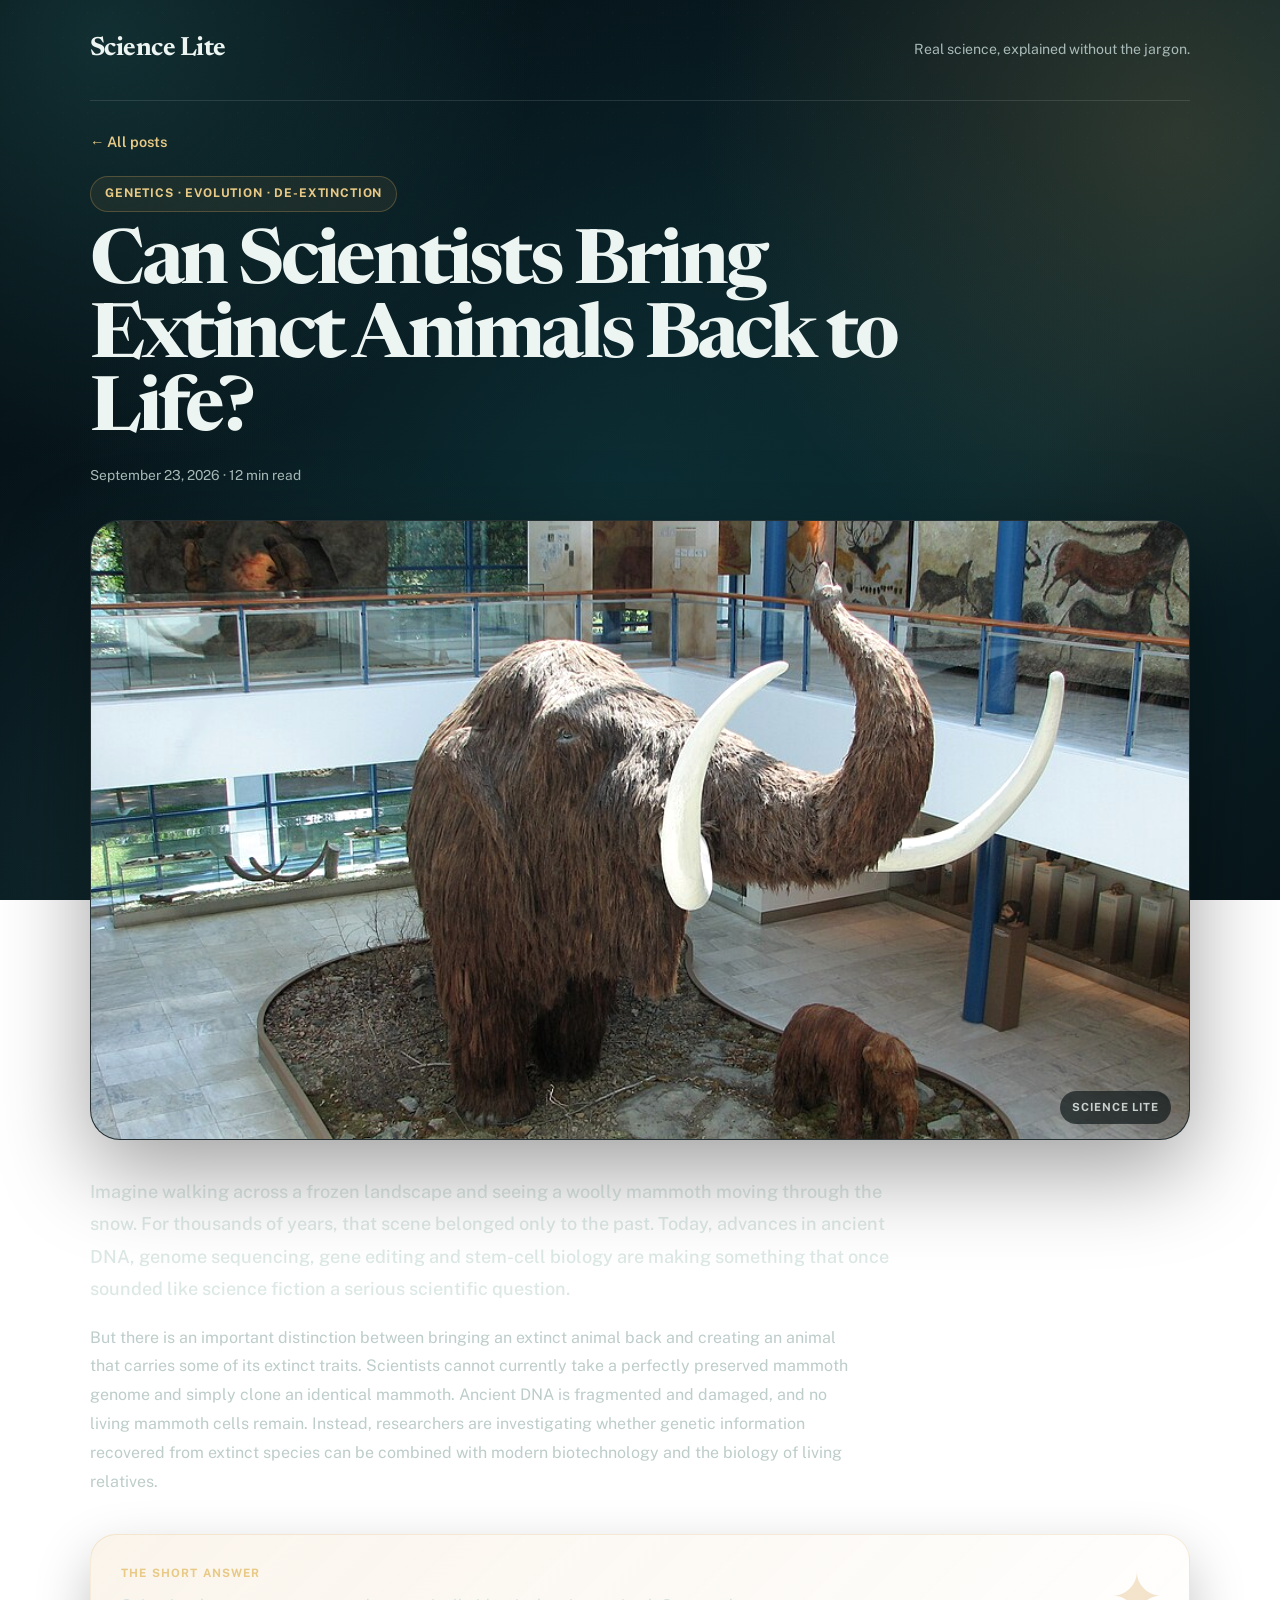
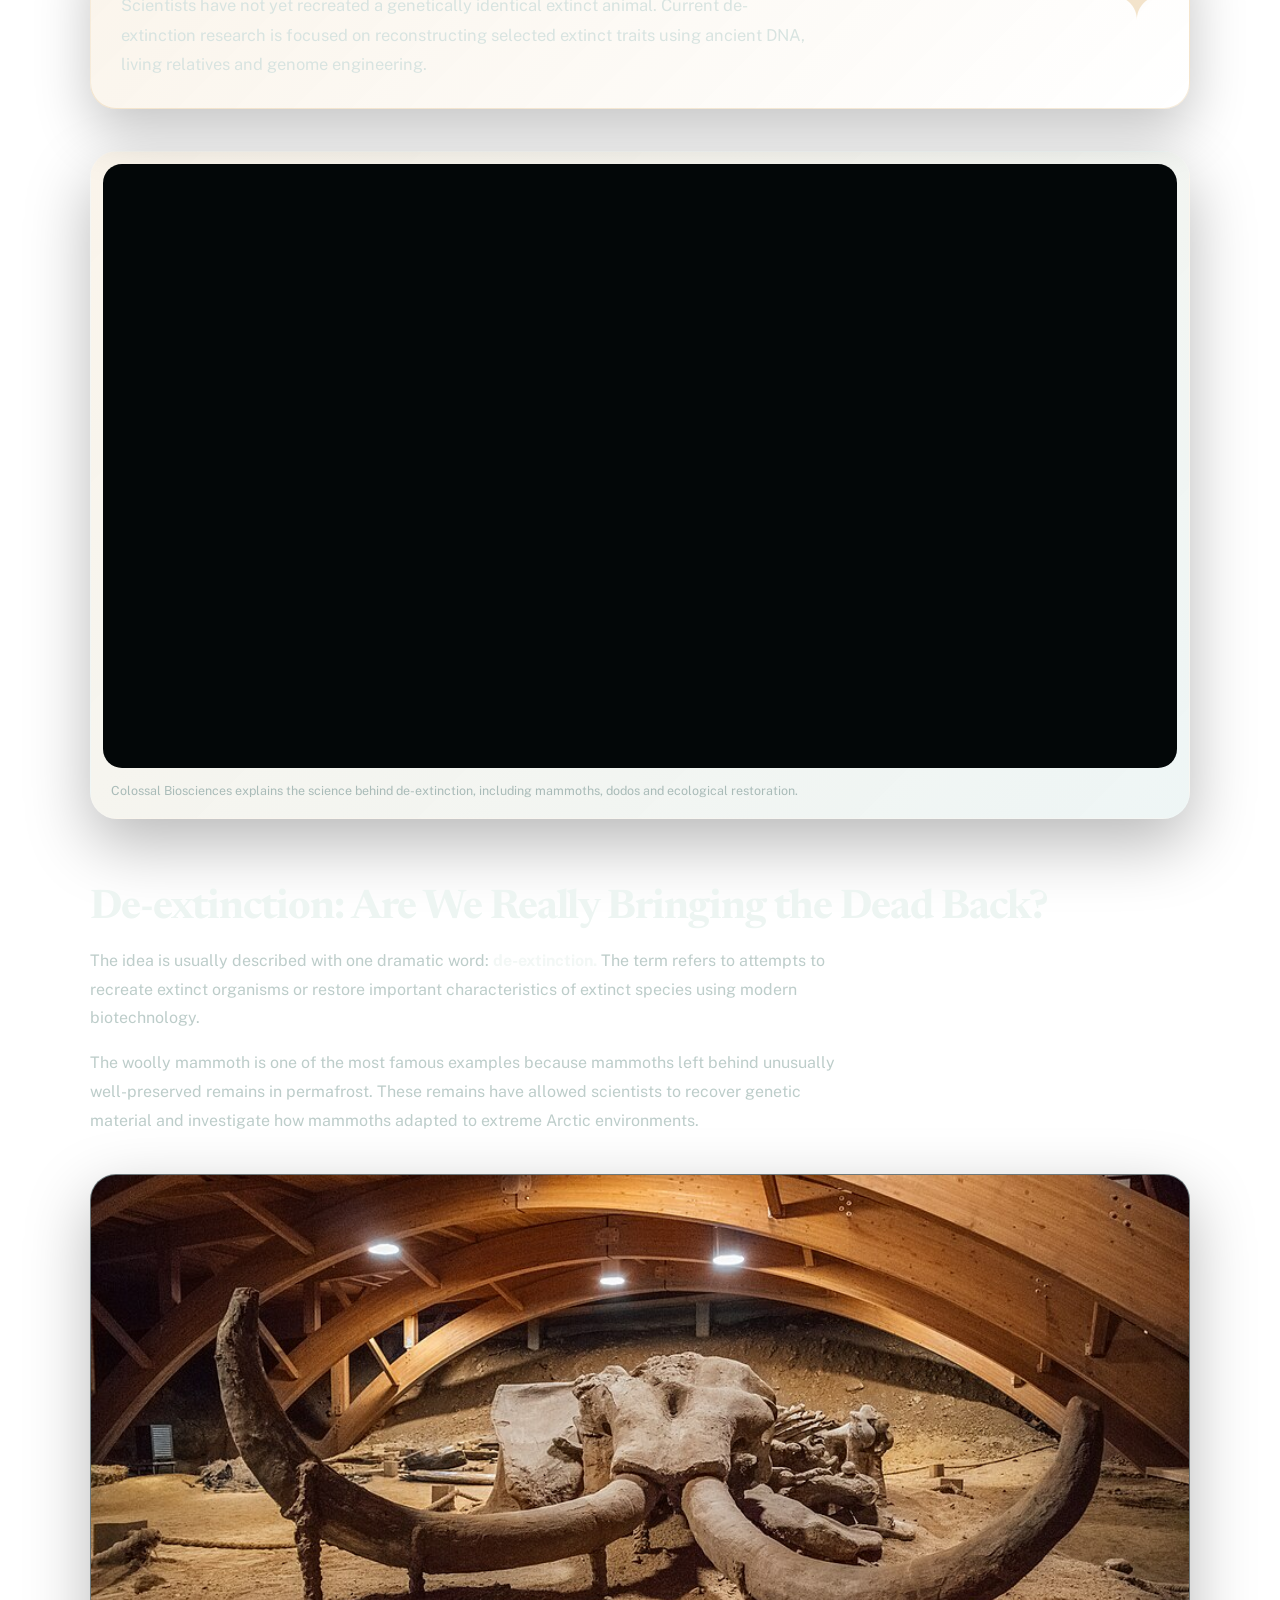
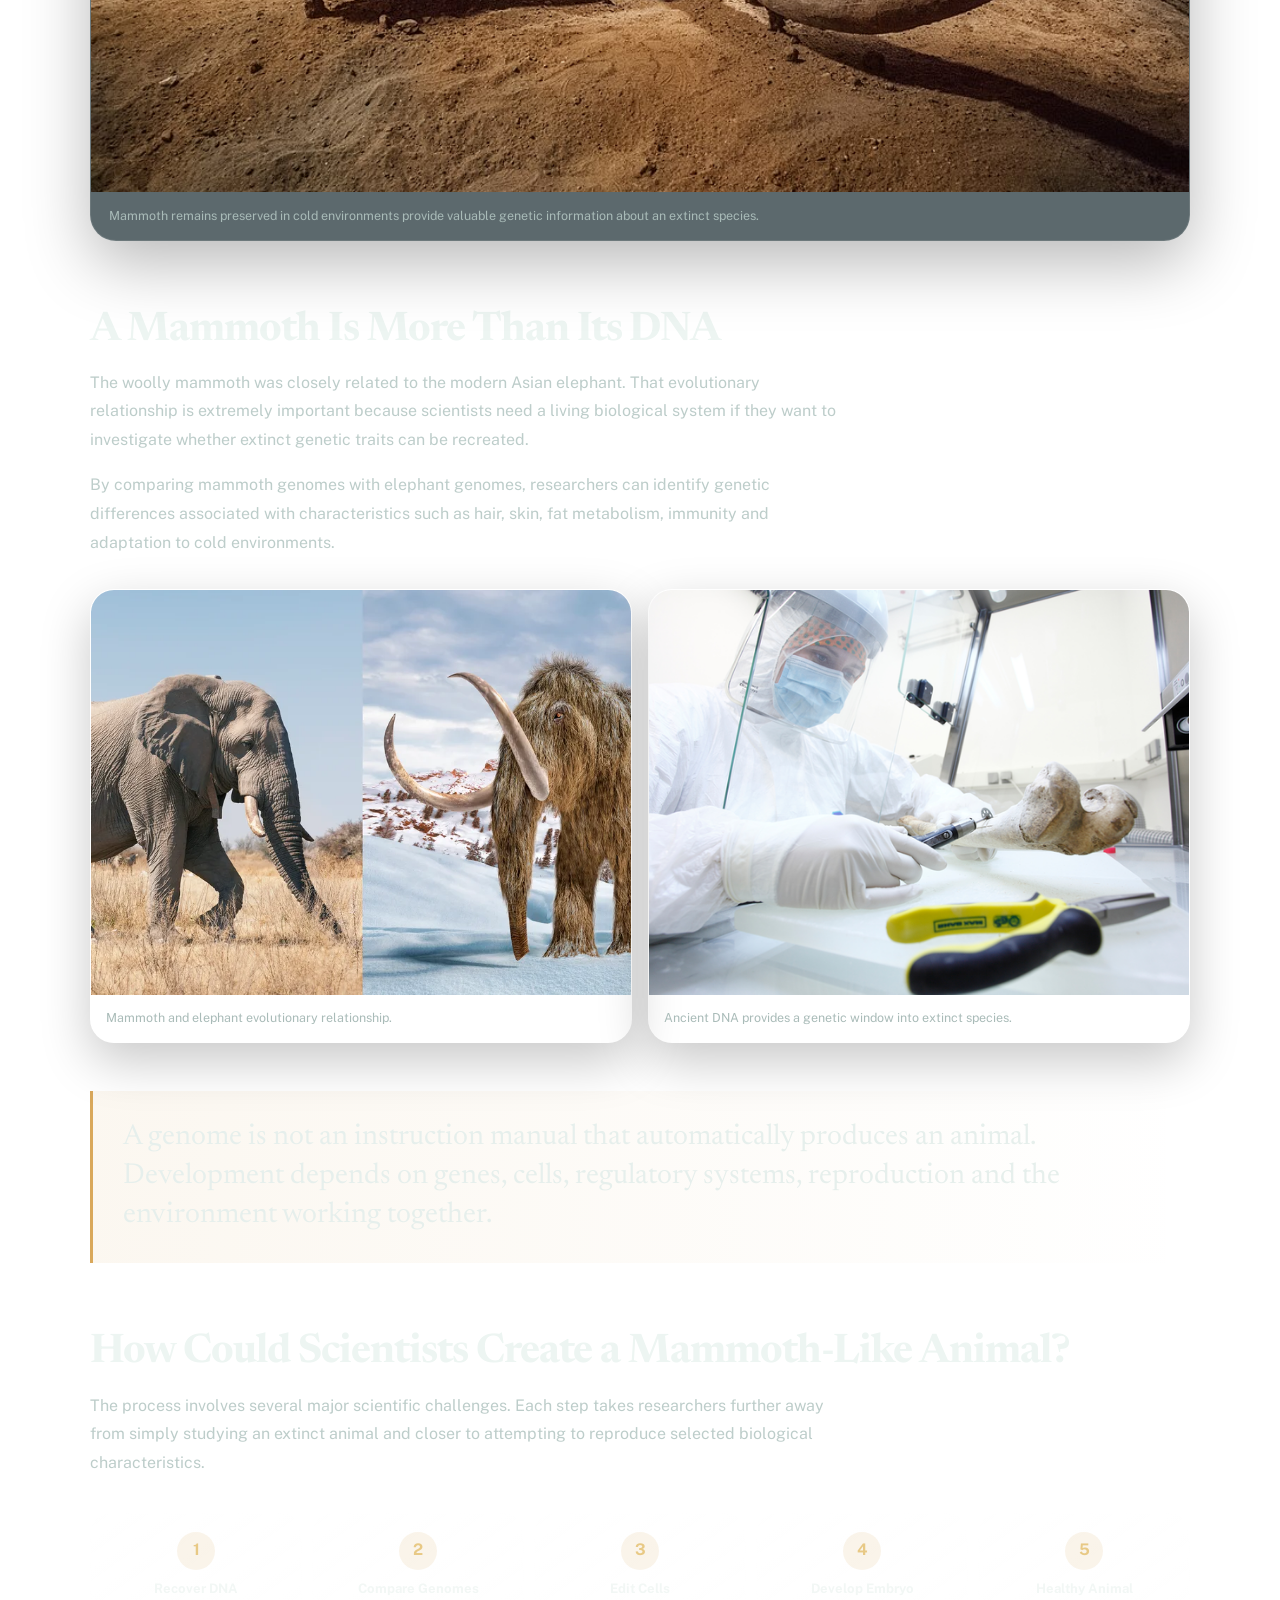
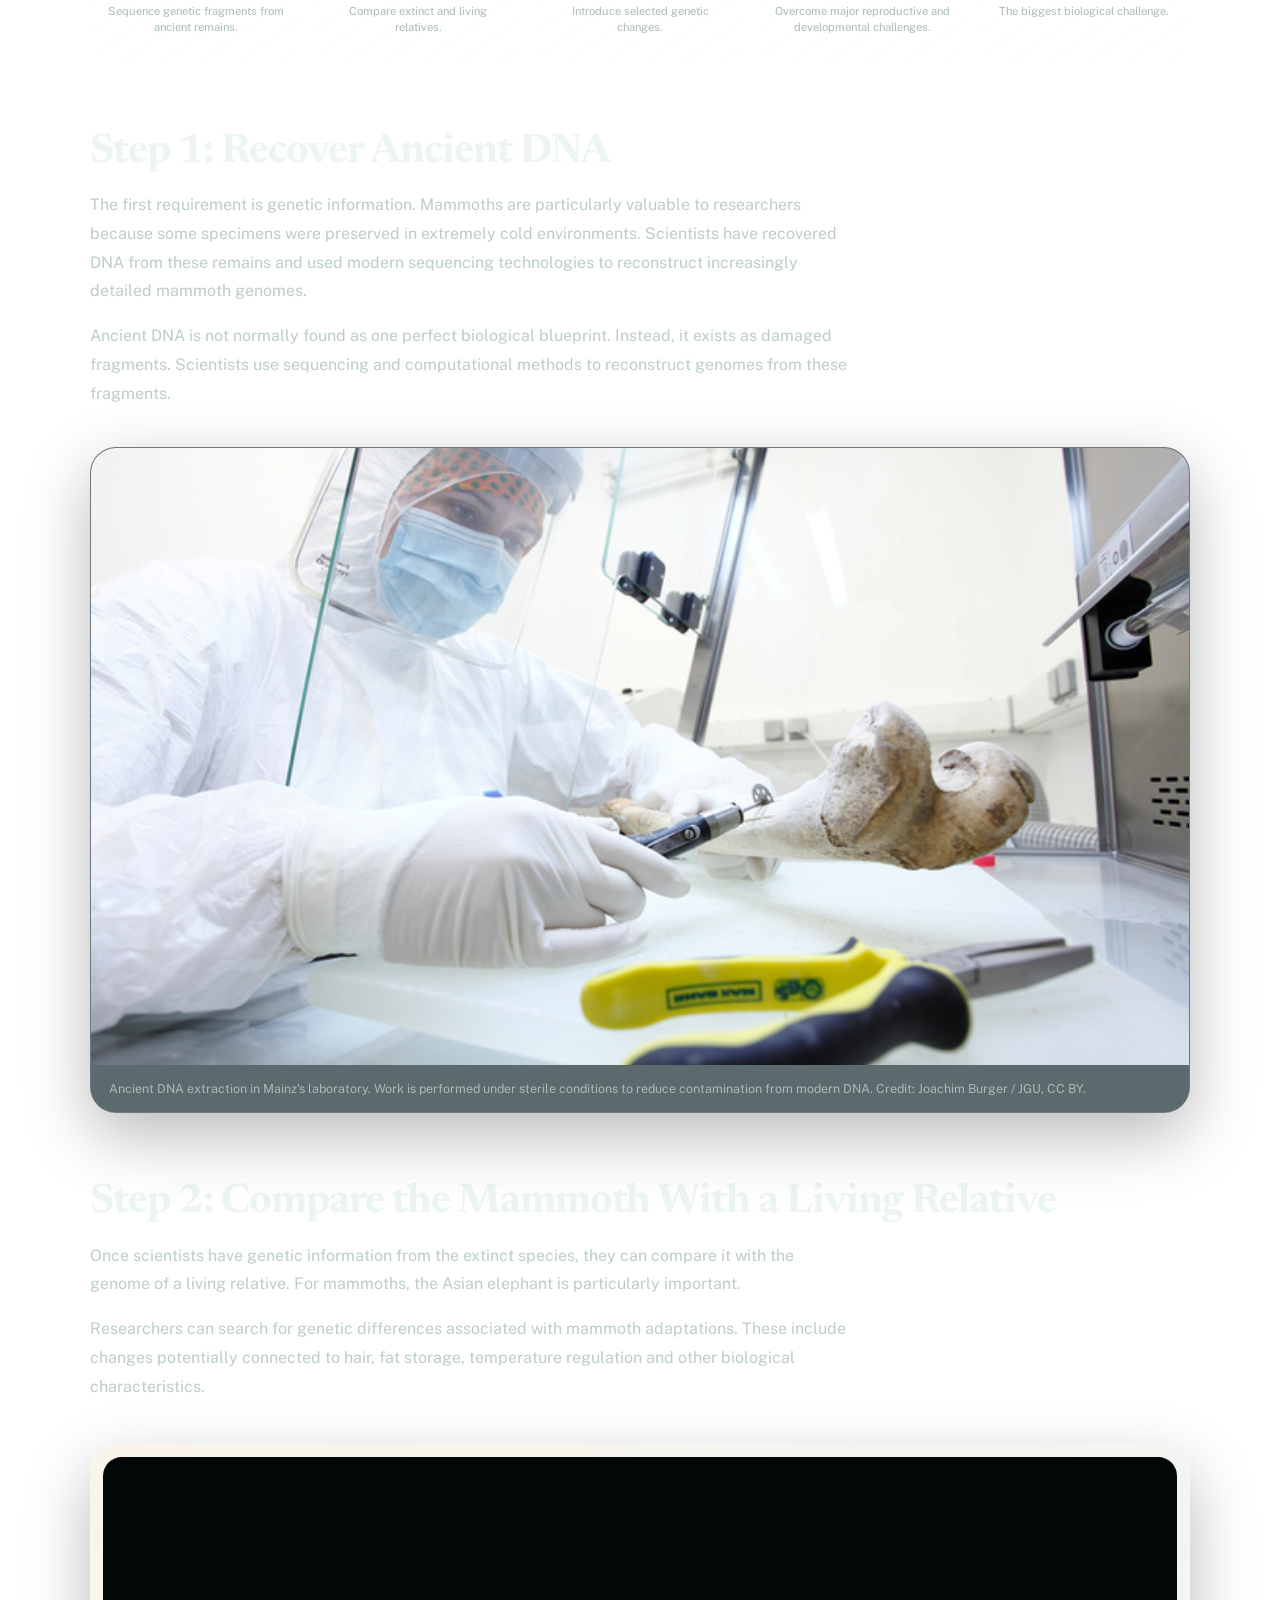
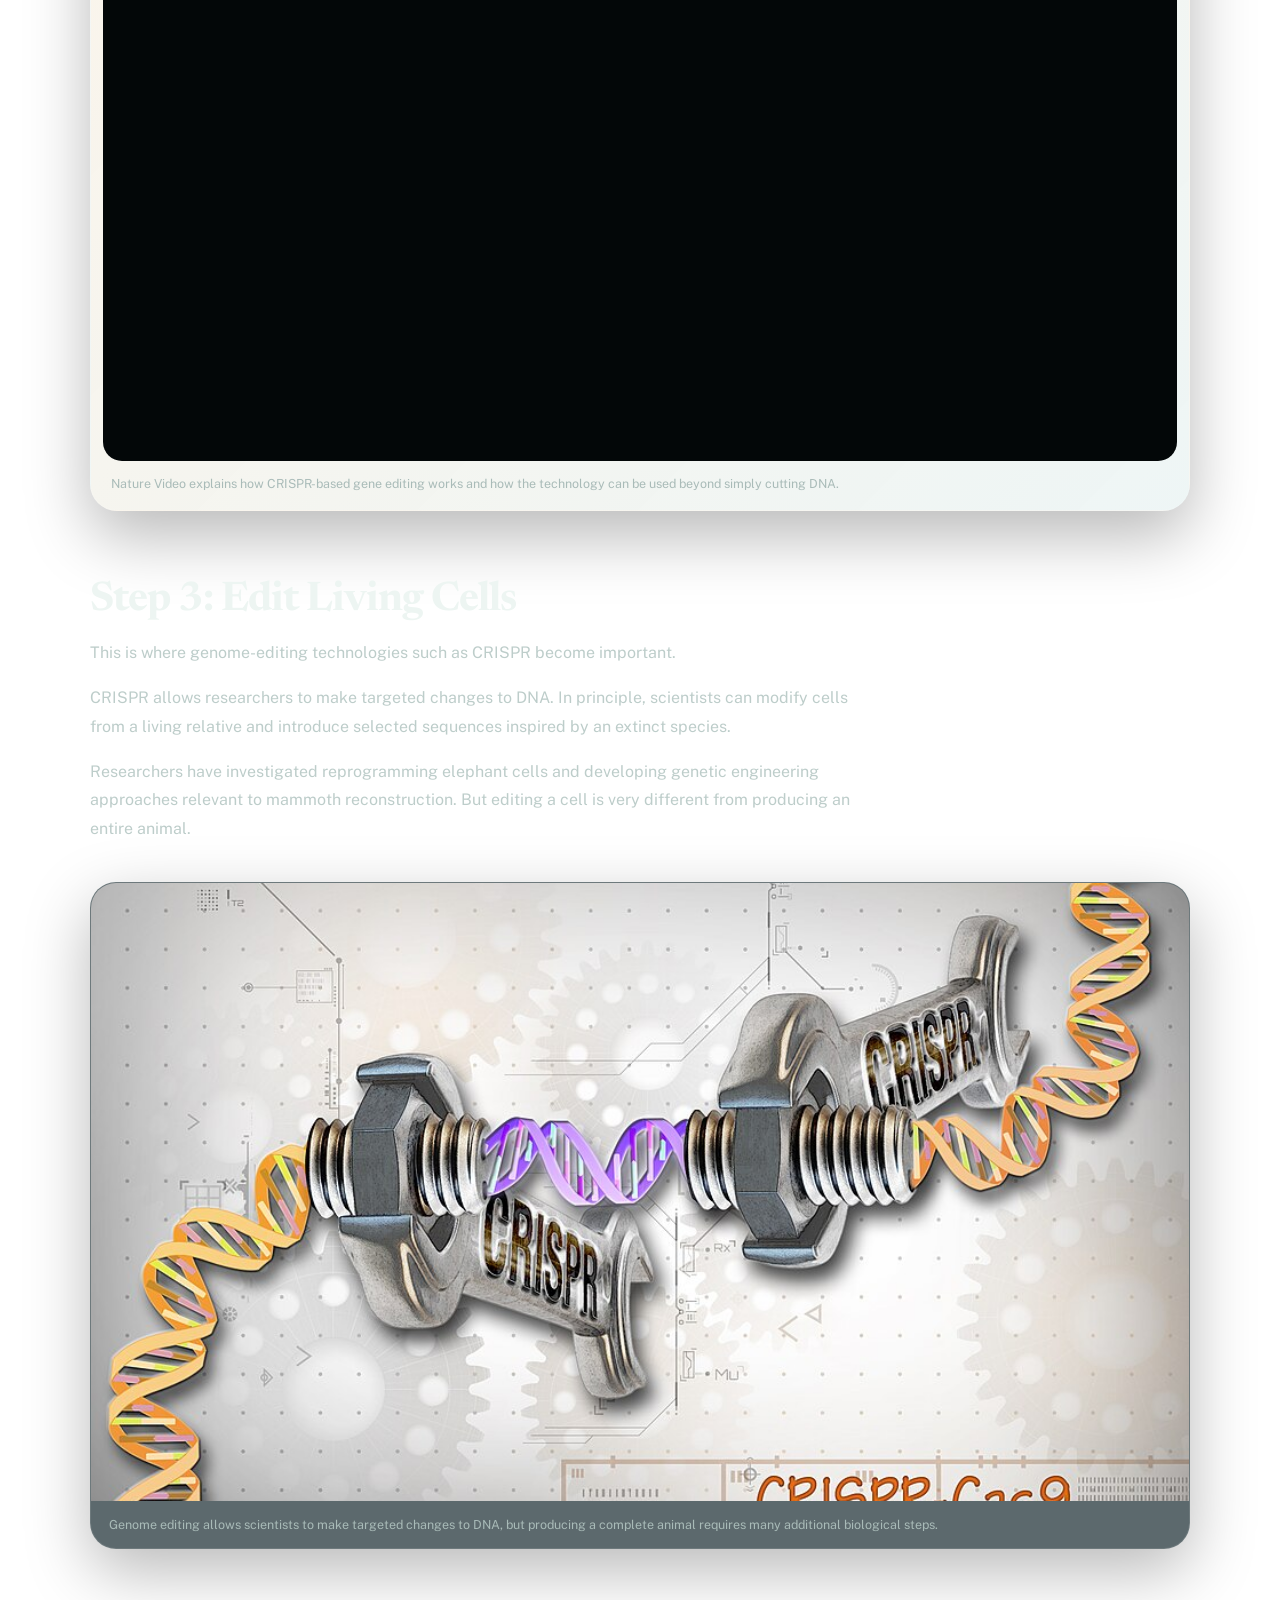
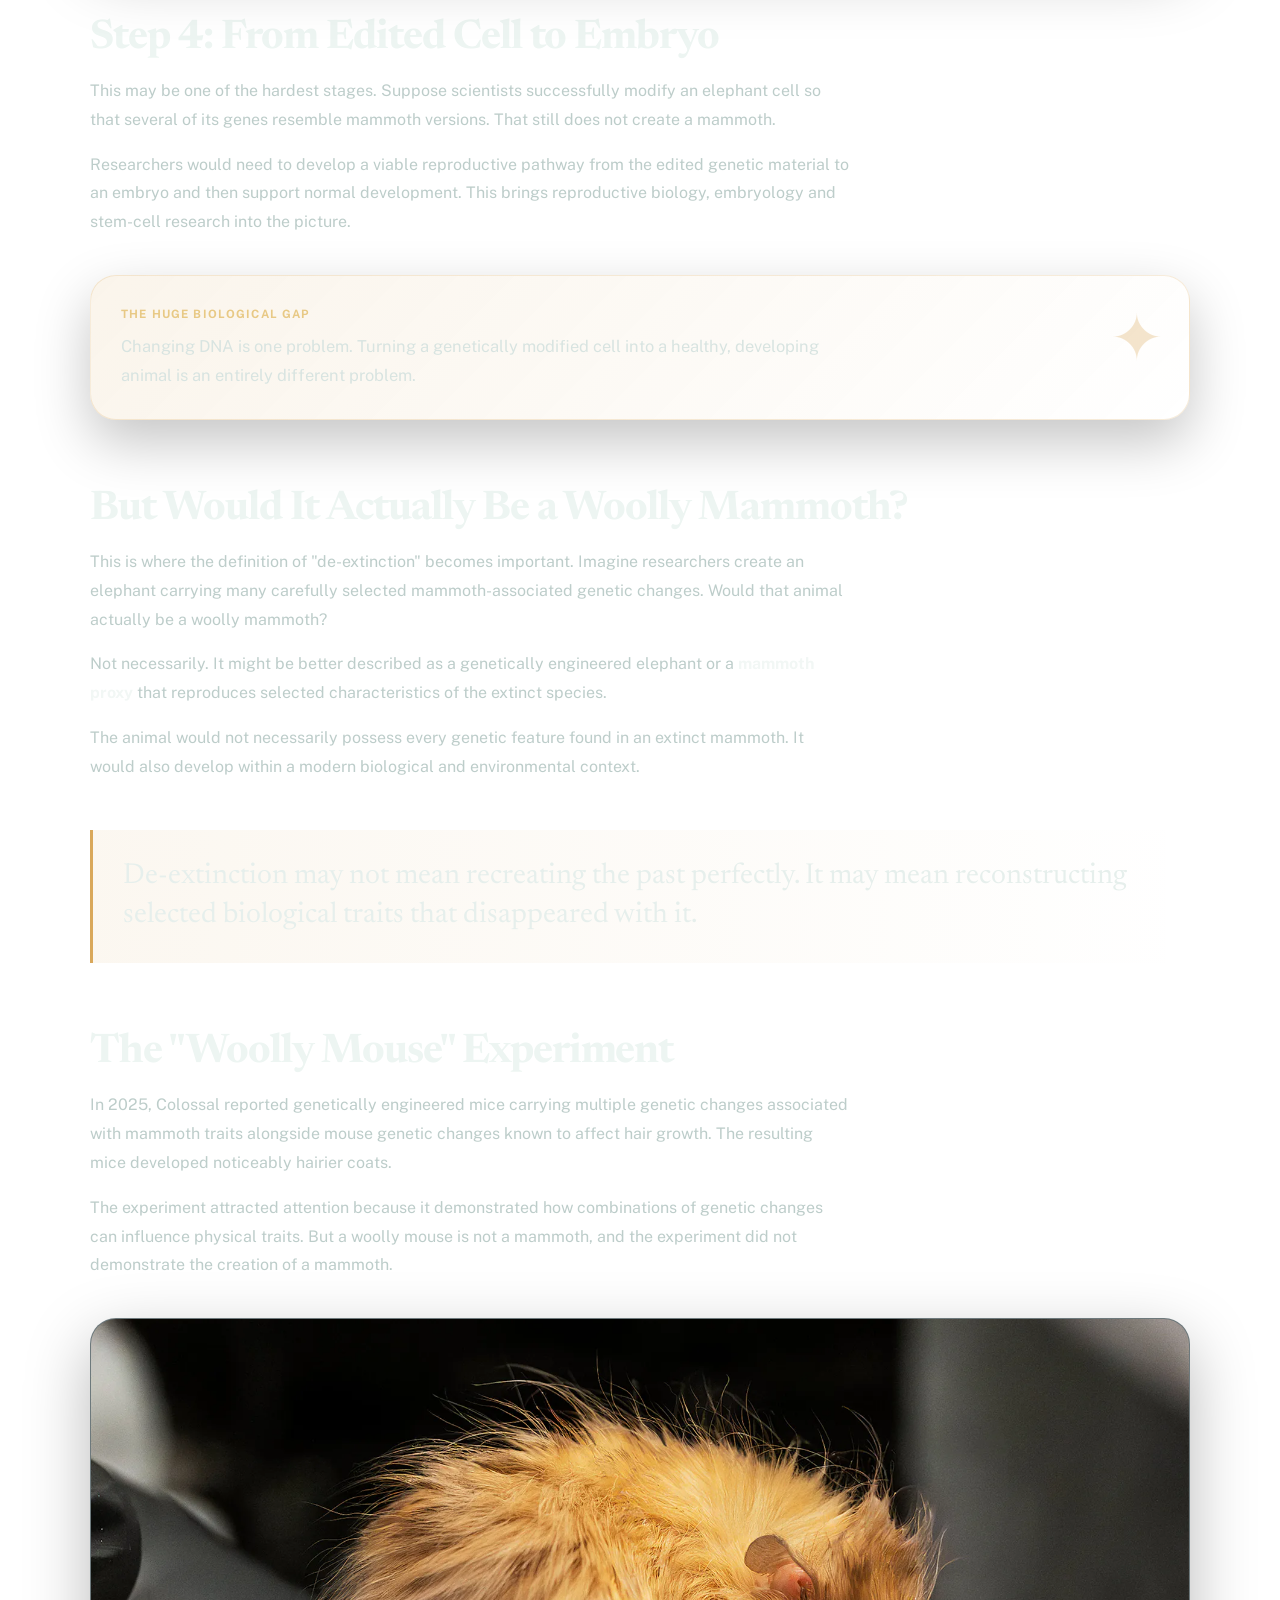
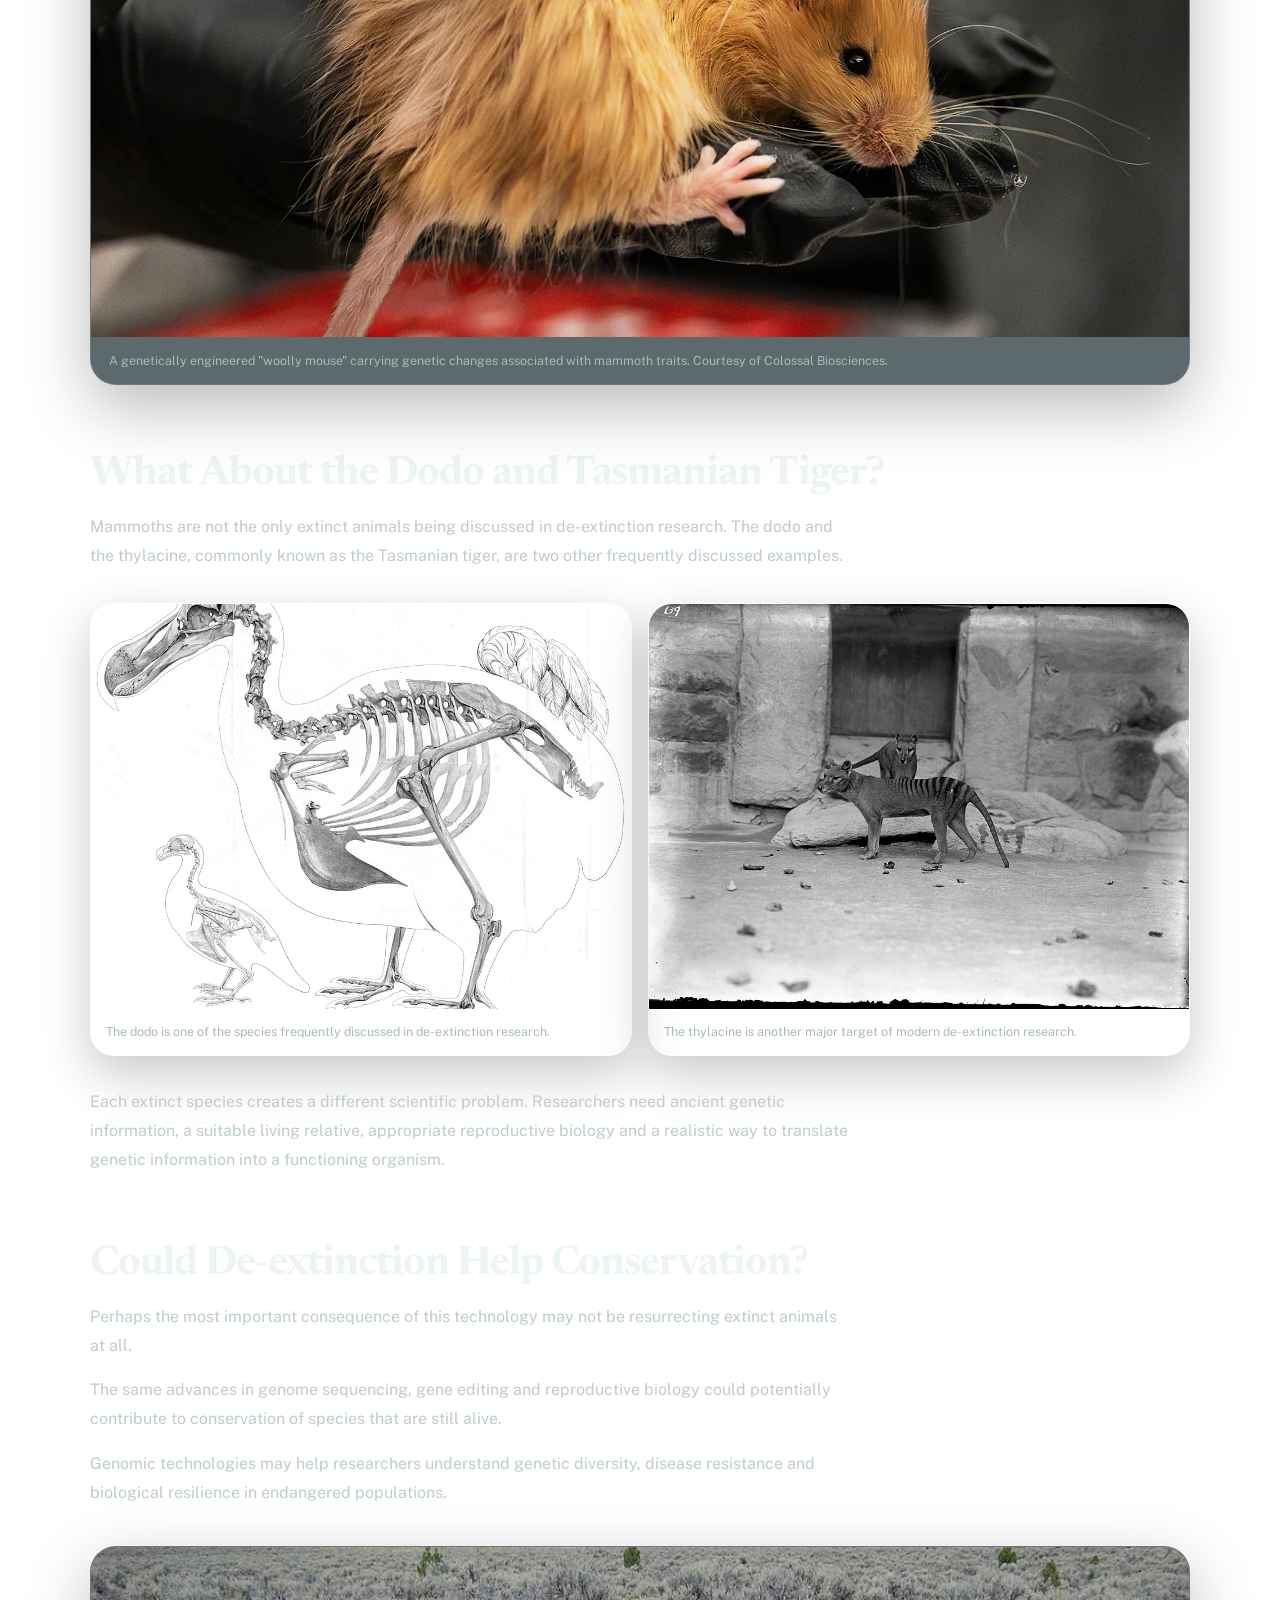
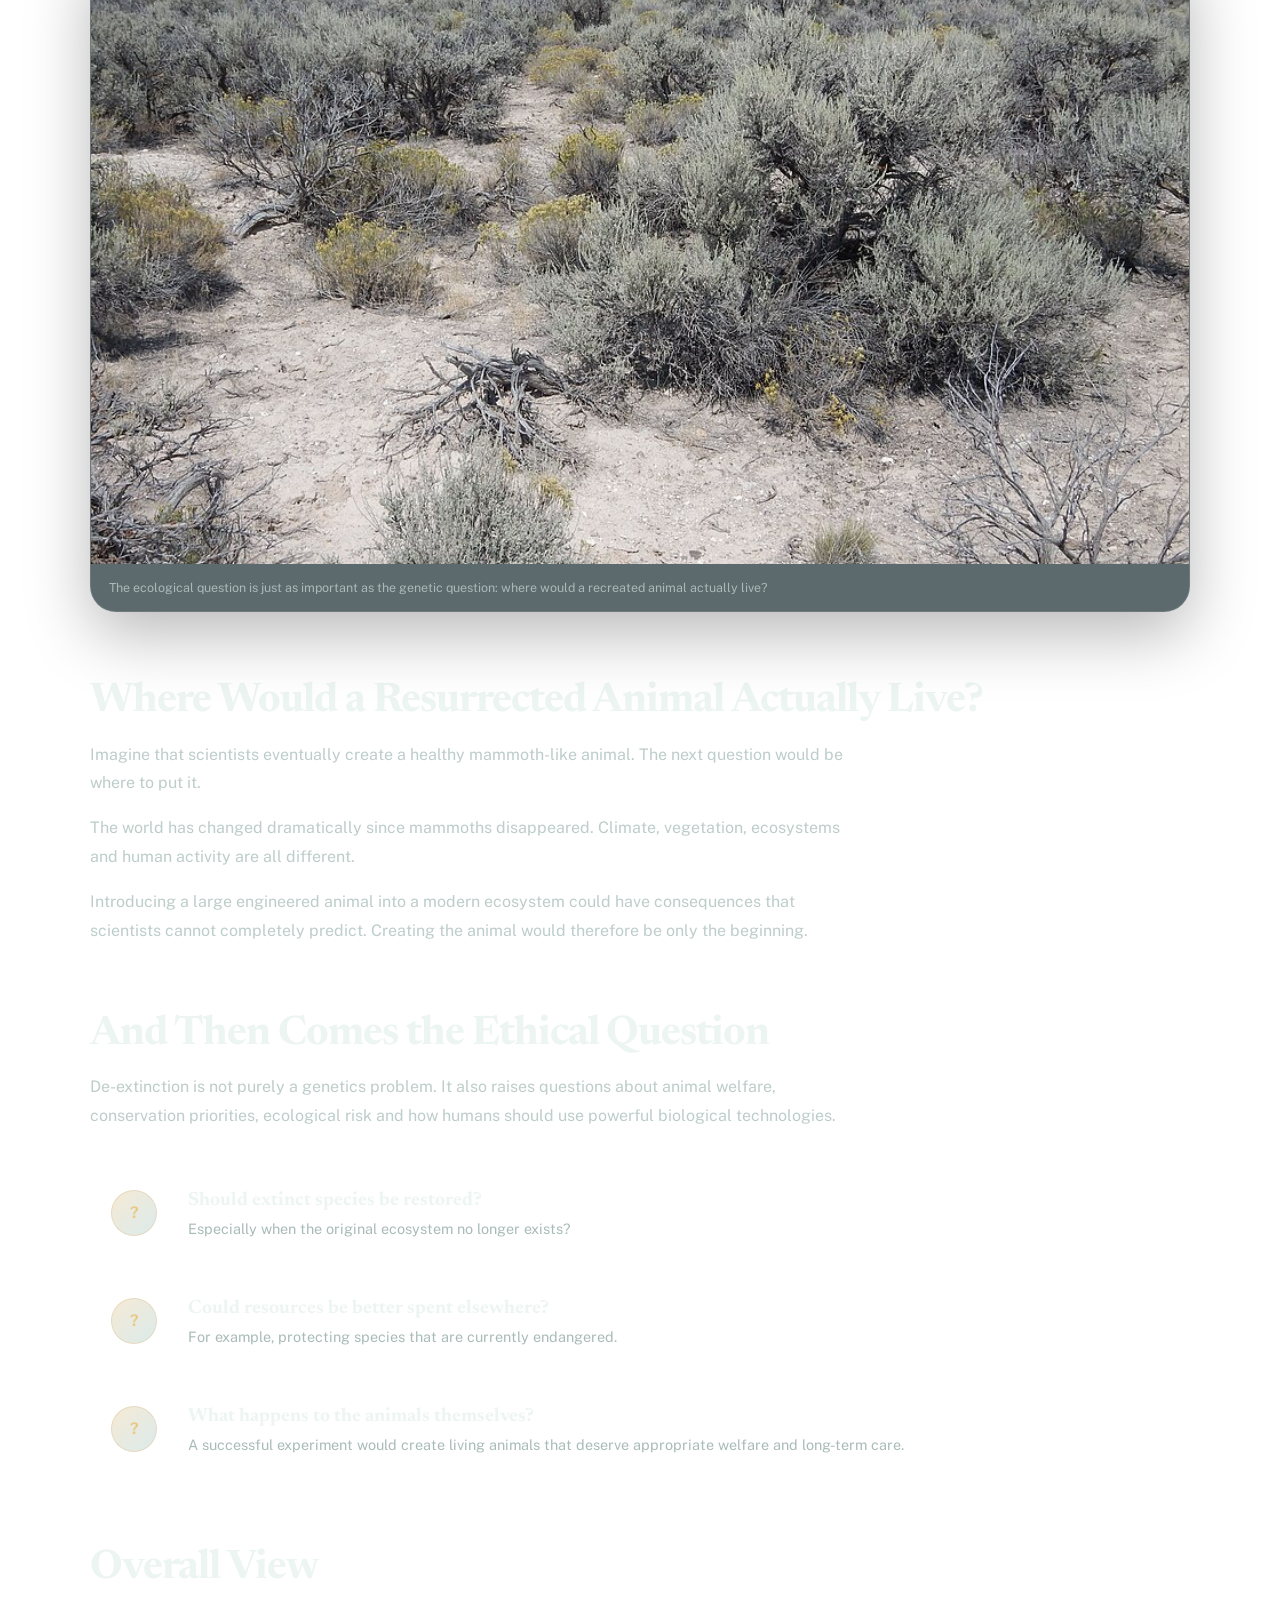
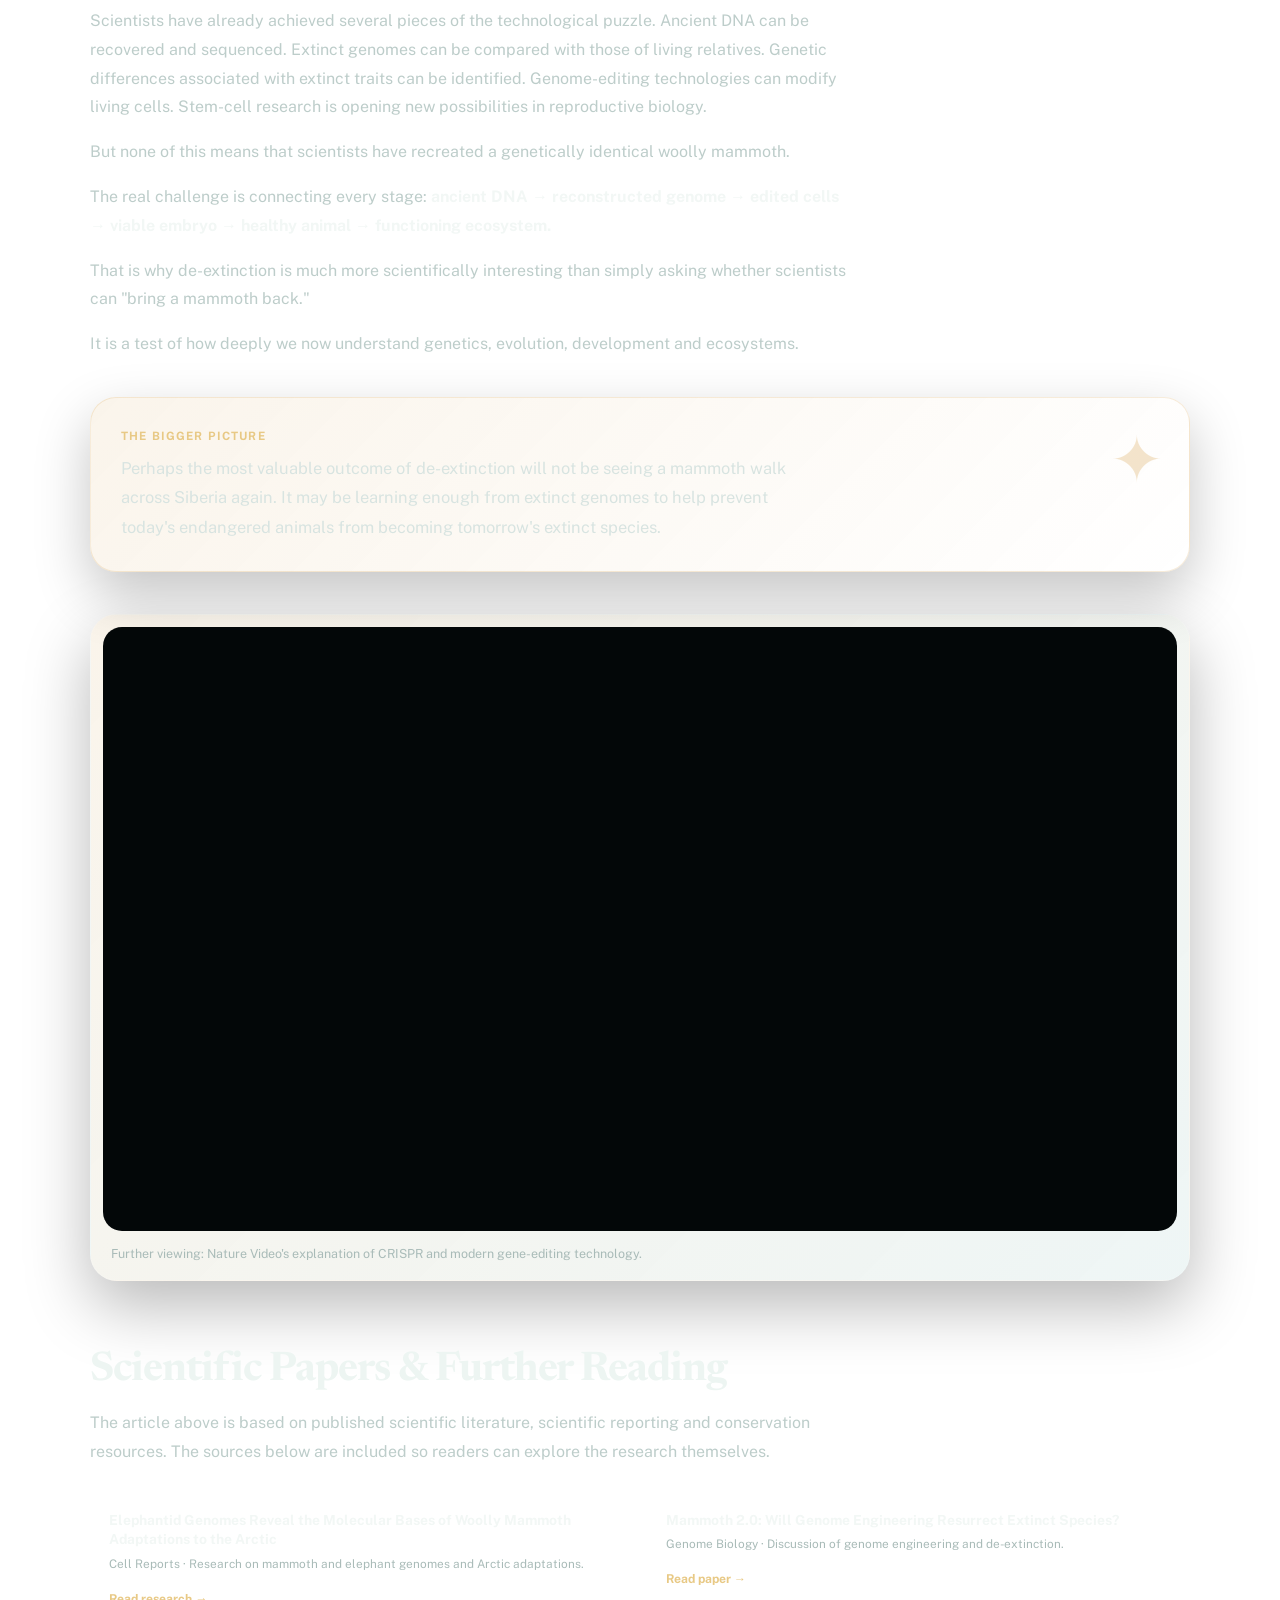
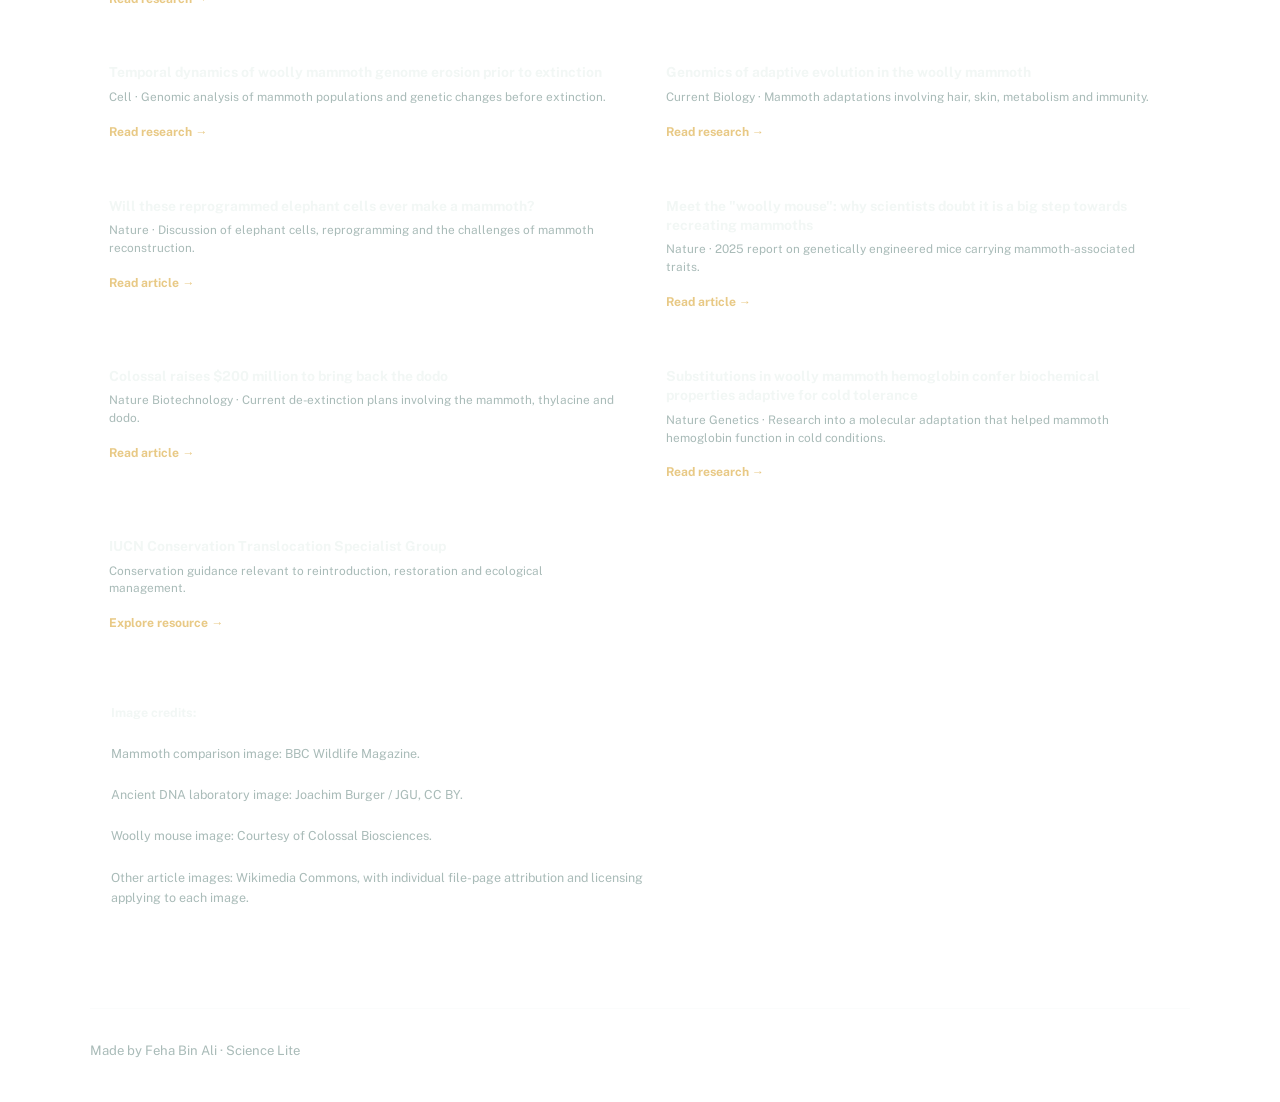
==== commit ef921075: "Update de-extinction.html" ====
--- a/posts/de-extinction.html
+++ b/posts/de-extinction.html
@@ -6,10 +6,18 @@
 
   <title>Can Scientists Bring Extinct Animals Back to Life? | Science Lite</title>
 
+  <meta
+    name="description"
+    content="Can extinct animals really be brought back to life? Explore ancient DNA, CRISPR, mammoths, woolly mice, dodos, thylacines and the science of de-extinction."
+  >
+
   <link rel="preconnect" href="https://fonts.googleapis.com">
   <link rel="preconnect" href="https://fonts.gstatic.com" crossorigin>
 
-  <link href="https://fonts.googleapis.com/css2?family=Newsreader:opsz,wght@6..72,500;6..72,600;6..72,700&family=Public+Sans:wght@400;500;600;700&display=swap" rel="stylesheet">
+  <link
+    href="https://fonts.googleapis.com/css2?family=Newsreader:opsz,wght@6..72,500;6..72,600;6..72,700&family=Public+Sans:wght@400;500;600;700&display=swap"
+    rel="stylesheet"
+  >
 
   <style>
 
@@ -35,28 +43,20 @@
       --sans: "Public Sans", Arial, sans-serif;
     }
 
-
     * {
       box-sizing: border-box;
     }
 
-
     html {
       scroll-behavior: smooth;
     }
 
-
     body {
       margin: 0;
-
       color: var(--ink);
-
       font-family: var(--sans);
-
       line-height: 1.8;
-
       -webkit-font-smoothing: antialiased;
-
       min-height: 100vh;
 
       background:
@@ -95,18 +95,12 @@
       background-attachment: fixed;
     }
 
-
-    /* subtle scientific texture */
-
     body::before {
       content: "";
 
       position: fixed;
-
       inset: 0;
-
       pointer-events: none;
-
       opacity: 0.18;
 
       background-image:
@@ -125,137 +119,82 @@
         );
     }
 
-
     .wrap {
       width: min(1100px, calc(100% - 36px));
-
       margin: 0 auto;
     }
 
-
-    /* HEADER */
-
     .site-header {
-
       display: flex;
-
       align-items: center;
-
       justify-content: space-between;
-
       gap: 20px;
-
       padding: 26px 0;
-
       border-bottom: 1px solid var(--line);
     }
-
 
     .site-title {
       margin: 0;
-
       font-family: var(--serif);
-
       font-size: 1.65rem;
-
       font-weight: 700;
-
       letter-spacing: -0.02em;
     }
-
 
     .site-title a {
       color: var(--ink);
-
       text-decoration: none;
     }
 
-
     .site-tagline {
-
       margin: 0;
-
       color: var(--ink-soft);
-
       font-size: .88rem;
-
       text-align: right;
     }
 
-
     .back-link {
-
       display: inline-flex;
-
       align-items: center;
-
       gap: 7px;
-
       margin: 28px 0 22px;
-
       color: var(--gold-soft);
-
       text-decoration: none;
-
       font-size: .9rem;
-
       font-weight: 600;
     }
-
 
     .back-link:hover {
       text-decoration: underline;
     }
 
-
     article {
       padding-bottom: 80px;
     }
 
-
-    /* TAG */
-
     .tag {
-
       display: inline-block;
-
       padding: 6px 14px;
-
       border: 1px solid rgba(217,168,91,.28);
-
       border-radius: 999px;
-
       background: rgba(217,168,91,.08);
-
       color: var(--gold-soft);
-
       font-size: .75rem;
-
       font-weight: 700;
-
       letter-spacing: .07em;
-
       text-transform: uppercase;
     }
-
-
-    /* HEADINGS */
 
     h1,
     h2,
     h3,
     h4 {
-
       font-family: var(--serif);
-
       color: var(--ink);
     }
 
-
     h1 {
-
       max-width: 900px;
-
       margin: 17px 0 13px;
 
       font-size: clamp(
@@ -265,13 +204,10 @@
       );
 
       line-height: .98;
-
       letter-spacing: -.045em;
     }
 
-
     h2 {
-
       margin: 68px 0 15px;
 
       font-size: clamp(
@@ -281,135 +217,86 @@
       );
 
       line-height: 1.08;
-
       letter-spacing: -.025em;
     }
 
-
     h3 {
-
       margin: 0 0 8px;
-
       font-size: 1.55rem;
-
       line-height: 1.15;
     }
 
-
     .post-meta {
-
       margin: 0 0 28px;
-
       color: var(--ink-soft);
-
       font-size: .86rem;
     }
 
-
     .lede {
-
       max-width: 76ch;
-
       margin: 0 0 18px;
-
       font-size: 1.13rem;
-
       color: #dce8e5;
-
       font-weight: 500;
     }
 
-
     article > p:not(.lede):not(.post-meta) {
-
       max-width: 76ch;
-
       color: #bdcdca;
-
       font-size: 1rem;
     }
-
 
     strong {
       color: #f2f7f5;
     }
 
-
-    /* HERO */
-
     .hero-cover {
-
       position: relative;
-
       overflow: hidden;
-
       margin: 32px 0 36px;
 
       border-radius: 30px;
-
       border: 1px solid rgba(255,255,255,.11);
-
       background: #09161a;
 
       box-shadow:
         0 30px 90px rgba(0,0,0,.38);
     }
 
-
     .hero-cover img {
-
       display: block;
-
       width: 100%;
-
       aspect-ratio: 16 / 9;
-
       object-fit: cover;
-
       filter: saturate(.92) contrast(1.04);
     }
 
-
     .hero-cover::after {
-
       content: "SCIENCE LITE";
 
       position: absolute;
-
       right: 18px;
-
       bottom: 15px;
 
       padding: 6px 12px;
-
       border-radius: 999px;
 
       background: rgba(4,13,16,.62);
-
       color: rgba(240,247,244,.8);
 
       backdrop-filter: blur(14px);
 
       font-size: .7rem;
-
       font-weight: 700;
-
       letter-spacing: .08em;
     }
 
-
-    /* IMAGE BLOCK */
-
     .visual {
-
       margin: 38px 0;
-
       overflow: hidden;
 
       border-radius: 26px;
-
       border: 1px solid rgba(255,255,255,.10);
-
       background: var(--glass);
 
       box-shadow:
@@ -418,51 +305,31 @@
       backdrop-filter: blur(18px);
     }
 
-
     .visual img {
-
       display: block;
-
       width: 100%;
-
       aspect-ratio: 16 / 9;
-
       object-fit: cover;
     }
 
-
     .visual figcaption {
-
       padding: 14px 18px;
-
       color: var(--ink-soft);
-
       font-size: .78rem;
-
       line-height: 1.55;
     }
 
-
-    /* SIDE BY SIDE IMAGES */
-
     .image-grid {
-
       display: grid;
-
       grid-template-columns: repeat(2, 1fr);
-
       gap: 16px;
-
       margin: 32px 0;
     }
 
-
     .image-card {
-
       overflow: hidden;
 
       border-radius: 24px;
-
       border: 1px solid rgba(255,255,255,.10);
 
       background: rgba(255,255,255,.045);
@@ -471,37 +338,22 @@
         0 18px 50px rgba(0,0,0,.22);
     }
 
-
     .image-card img {
-
       width: 100%;
-
       display: block;
-
       aspect-ratio: 4 / 3;
-
       object-fit: cover;
     }
 
-
     .image-card p {
-
       margin: 0;
-
       padding: 12px 15px;
-
       color: var(--ink-soft);
-
       font-size: .78rem;
     }
 
-
-    /* VIDEO */
-
     .video-card {
-
       margin: 42px 0;
-
       padding: 12px;
 
       border-radius: 27px;
@@ -519,59 +371,35 @@
         0 25px 65px rgba(0,0,0,.28);
     }
 
-
     .video-frame {
-
       position: relative;
-
       overflow: hidden;
-
       border-radius: 19px;
-
       aspect-ratio: 16 / 9;
-
       background: #030708;
     }
 
-
     .video-frame iframe {
-
       position: absolute;
-
       inset: 0;
-
       width: 100%;
-
       height: 100%;
-
       border: 0;
     }
 
-
     .video-caption {
-
       padding: 12px 8px 3px;
-
       color: var(--ink-soft);
-
       font-size: .78rem;
     }
 
-
-    /* FACT CARD */
-
     .fact-card {
-
       position: relative;
-
       margin: 38px 0;
-
       padding: 28px 30px;
-
       overflow: hidden;
 
       border-radius: 26px;
-
       border: 1px solid rgba(217,168,91,.22);
 
       background:
@@ -585,61 +413,39 @@
         0 22px 55px rgba(0,0,0,.23);
     }
 
-
     .fact-card::before {
-
       content: "✦";
 
       position: absolute;
-
       right: 25px;
-
       top: 12px;
 
       color: rgba(217,168,91,.3);
-
       font-size: 4rem;
-
       font-family: var(--serif);
     }
 
-
     .fact-card .label {
-
       display: block;
-
       margin-bottom: 7px;
 
       color: var(--gold-soft);
 
       font-size: .72rem;
-
       font-weight: 700;
-
       letter-spacing: .1em;
-
       text-transform: uppercase;
     }
 
-
     .fact-card p {
-
       max-width: 70ch;
-
       margin: 0;
-
       color: #d8e4e1;
-
       font-size: 1.03rem;
     }
 
-
-    /* PULL QUOTE */
-
     .pullquote {
-
       margin: 48px 0;
-
       padding: 28px 30px;
 
       border-left: 3px solid var(--gold);
@@ -664,45 +470,30 @@
         );
     }
 
-
-    /* TIMELINE */
-
     .timeline {
-
       margin: 38px 0;
-
       display: grid;
-
       gap: 14px;
     }
 
-
     .timeline-item {
-
       display: grid;
-
       grid-template-columns: 60px 1fr;
-
       gap: 17px;
 
       padding: 20px;
 
       border-radius: 22px;
-
       border: 1px solid rgba(255,255,255,.08);
 
       background: rgba(255,255,255,.045);
     }
 
-
     .timeline-number {
-
       display: grid;
-
       place-items: center;
 
       width: 46px;
-
       height: 46px;
 
       border-radius: 50%;
@@ -717,54 +508,33 @@
       border: 1px solid rgba(217,168,91,.25);
 
       color: var(--gold-soft);
-
       font-weight: 700;
     }
 
-
     .timeline-item h3 {
-
       margin: 0 0 4px;
-
       font-size: 1.2rem;
     }
 
-
     .timeline-item p {
-
       margin: 0;
-
       color: var(--ink-soft);
-
       font-size: .9rem;
     }
 
-
-    /* DE-EXTINCTION FLOW */
-
     .flow {
-
       display: grid;
-
-      grid-template-columns:
-        repeat(5, 1fr);
-
+      grid-template-columns: repeat(5, 1fr);
       gap: 10px;
-
       margin: 35px 0;
     }
 
-
     .flow-card {
-
       min-height: 150px;
-
       padding: 18px 13px;
-
       text-align: center;
 
       border-radius: 21px;
-
       border: 1px solid rgba(255,255,255,.09);
 
       background:
@@ -775,15 +545,11 @@
         );
     }
 
-
     .flow-card span {
-
       display: grid;
-
       place-items: center;
 
       width: 38px;
-
       height: 38px;
 
       margin: 0 auto 10px;
@@ -791,57 +557,36 @@
       border-radius: 50%;
 
       background: rgba(217,168,91,.13);
-
       color: var(--gold-soft);
 
       font-weight: 700;
     }
 
-
     .flow-card strong {
-
       display: block;
-
       font-size: .82rem;
-
       line-height: 1.3;
     }
 
-
     .flow-card small {
-
       display: block;
-
       margin-top: 7px;
-
       color: var(--ink-soft);
-
       font-size: .7rem;
-
       line-height: 1.4;
     }
 
-
-    /* SOURCE CARDS */
-
     .sources {
-
       display: grid;
-
       grid-template-columns: repeat(2, 1fr);
-
       gap: 13px;
-
       margin: 25px 0;
     }
 
-
     .source-card {
-
       padding: 18px;
 
       border-radius: 20px;
-
       border: 1px solid rgba(255,255,255,.08);
 
       background:
@@ -852,156 +597,109 @@
         border-color .2s ease;
     }
 
-
     .source-card:hover {
-
       transform: translateY(-3px);
-
       border-color: rgba(217,168,91,.3);
     }
 
-
     .source-card strong {
-
       display: block;
-
       margin-bottom: 6px;
-
       font-size: .87rem;
-
       line-height: 1.4;
     }
 
-
     .source-card span {
-
       display: block;
-
       margin-bottom: 10px;
-
       color: var(--ink-soft);
-
       font-size: .74rem;
-
       line-height: 1.5;
     }
 
-
     .source-card a {
-
       color: var(--gold-soft);
-
       text-decoration: none;
-
       font-size: .76rem;
-
       font-weight: 700;
     }
 
-
     .source-card a:hover {
-
       text-decoration: underline;
     }
 
-
-    /* FOOTER */
+    .credit-note {
+      max-width: 76ch;
+      margin-top: 28px;
+
+      padding: 18px 20px;
+
+      border-radius: 18px;
+      border: 1px solid rgba(255,255,255,.08);
+
+      background: rgba(255,255,255,.035);
+
+      color: var(--ink-soft);
+      font-size: .78rem;
+      line-height: 1.65;
+    }
 
     footer {
-
       padding: 30px 0 40px;
-
       border-top: 1px solid var(--line);
-
       color: var(--ink-soft);
-
       font-size: .82rem;
     }
 
-
-    /* MOBILE */
-
     @media (max-width: 800px) {
-
       .flow {
-
-        grid-template-columns:
-          repeat(2, 1fr);
+        grid-template-columns: repeat(2, 1fr);
       }
-
-    }
-
+    }
 
     @media (max-width: 700px) {
-
       .site-header {
-
         align-items: flex-start;
-
         flex-direction: column;
       }
 
-
       .site-tagline {
-
         text-align: left;
       }
 
-
       .image-grid {
-
         grid-template-columns: 1fr;
       }
 
-
       .sources {
-
         grid-template-columns: 1fr;
       }
-
-    }
-
+    }
 
     @media (max-width: 520px) {
-
       .wrap {
-
-        width: min(
-          100% - 24px,
-          1100px
-        );
+        width: min(100% - 24px, 1100px);
       }
 
-
       h1 {
-
         font-size: 2.6rem;
       }
 
-
       .hero-cover {
-
         border-radius: 21px;
       }
 
-
       .fact-card {
-
         padding: 23px 21px;
       }
 
-
       .timeline-item {
-
         grid-template-columns: 46px 1fr;
       }
 
-
       .flow {
-
         grid-template-columns: 1fr;
       }
-
     }
 
   </style>
@@ -1011,8 +709,6 @@
 <body>
 
 <div class="wrap">
-
-  <!-- HEADER -->
 
   <header class="site-header">
 
@@ -1038,8 +734,6 @@
 
     <article>
 
-      <!-- ARTICLE INTRO -->
-
       <span class="tag">
         Genetics · Evolution · De-extinction
       </span>
@@ -1055,11 +749,7 @@
       </p>
 
 
-      <!-- HERO IMAGE -->
-
       <figure class="hero-cover">
-
-        <!-- Replace with your own image -->
 
         <img
           src="../assets/mammoth-hero.jpg"
@@ -1098,8 +788,6 @@
       </p>
 
 
-      <!-- FACT -->
-
       <div class="fact-card">
 
         <span class="label">
@@ -1109,27 +797,24 @@
         <p>
 
           Scientists have not yet recreated a genetically identical extinct
-          animal. What they are developing is a much more complicated
-          approach: reconstructing selected extinct traits using ancient
-          DNA, living relatives and genome engineering.
+          animal. Current de-extinction research is focused on reconstructing
+          selected extinct traits using ancient DNA, living relatives and
+          genome engineering.
 
         </p>
 
       </div>
 
 
-      <!-- VIDEO -->
-
       <div class="video-card">
 
         <div class="video-frame">
 
-          <!-- Replace VIDEO_ID with a suitable YouTube video ID -->
-
           <iframe
-            src="https://www.youtube.com/embed/VIDEO_ID"
-            title="De-extinction and ancient DNA"
+            src="https://www.youtube.com/embed/jDDBV3ysHRM"
+            title="De-Extinction: Can the Woolly Mammoth & Dodo Restore our Ecosystem?"
             loading="lazy"
+            allow="accelerometer; autoplay; clipboard-write; encrypted-media; gyroscope; picture-in-picture; web-share"
             allowfullscreen>
           </iframe>
 
@@ -1137,15 +822,13 @@
 
         <div class="video-caption">
 
-          Visual explainer: ancient DNA, mammoths and the science of
-          de-extinction.
+          Colossal Biosciences explains the science behind de-extinction,
+          including mammoths, dodos and ecological restoration.
 
         </div>
 
       </div>
 
-
-      <!-- SECTION 1 -->
 
       <h2>
         De-extinction: Are We Really Bringing the Dead Back?
@@ -1193,8 +876,6 @@
       </figure>
 
 
-      <!-- SECTION 2 -->
-
       <h2>
         A Mammoth Is More Than Its DNA
       </h2>
@@ -1241,7 +922,7 @@
 
           <img
             src="../assets/ancient-dna.jpg"
-            alt="Ancient DNA research visualization"
+            alt="Ancient DNA research laboratory"
             loading="lazy"
           >
 
@@ -1262,8 +943,6 @@
 
       </div>
 
-
-      <!-- SECTION 3 -->
 
       <h2>
         How Could Scientists Create a Mammoth-Like Animal?
@@ -1332,11 +1011,11 @@
           <span>4</span>
 
           <strong>
-            Create Embryo
+            Develop Embryo
           </strong>
 
           <small>
-            Develop viable reproductive systems.
+            Overcome major reproductive and developmental challenges.
           </small>
 
         </div>
@@ -1358,8 +1037,6 @@
 
       </div>
 
-
-      <!-- STEP 1 -->
 
       <h2>
         Step 1: Recover Ancient DNA
@@ -1381,14 +1058,12 @@
       <p>
 
         Ancient DNA is not normally found as one perfect biological
-        blueprint. Instead, it exists as millions of damaged fragments.
-        Scientists use sequencing and computational methods to reconstruct
-        the genome from these fragments.
-
-      </p>
-
-
-      <!-- IMAGE -->
+        blueprint. Instead, it exists as damaged fragments. Scientists
+        use sequencing and computational methods to reconstruct genomes
+        from these fragments.
+
+      </p>
+
 
       <figure class="visual">
 
@@ -1400,15 +1075,15 @@
 
         <figcaption>
 
-          Ancient DNA is fragmented and chemically damaged, making genome
-          reconstruction a major computational and biological challenge.
+          Ancient DNA extraction in Mainz's laboratory. Work is performed
+          under sterile conditions to reduce contamination from modern DNA.
+
+          Credit: Joachim Burger / JGU, CC BY.
 
         </figcaption>
 
       </figure>
 
-
-      <!-- STEP 2 -->
 
       <h2>
         Step 2: Compare the Mammoth With a Living Relative
@@ -1435,18 +1110,15 @@
       </p>
 
 
-      <!-- VIDEO -->
-
       <div class="video-card">
 
         <div class="video-frame">
 
-          <!-- Replace VIDEO_ID with a real educational video -->
-
           <iframe
-            src="https://www.youtube.com/embed/VIDEO_ID"
-            title="Mammoth genome and elephant genetics"
+            src="https://www.youtube.com/embed/4YKFw2KZA5o"
+            title="CRISPR: Gene editing and beyond"
             loading="lazy"
+            allow="accelerometer; autoplay; clipboard-write; encrypted-media; gyroscope; picture-in-picture; web-share"
             allowfullscreen>
           </iframe>
 
@@ -1454,15 +1126,13 @@
 
         <div class="video-caption">
 
-          Suggested video placement: mammoth genome sequencing or
-          mammoth-elephant evolution.
+          Nature Video explains how CRISPR-based gene editing works and
+          how the technology can be used beyond simply cutting DNA.
 
         </div>
 
       </div>
 
-
-      <!-- STEP 3 -->
 
       <h2>
         Step 3: Edit Living Cells
@@ -1488,9 +1158,10 @@
 
       <p>
 
-        Experimental research has already explored editing elephant cells
-        with mammoth-associated genetic sequences. But editing a cell is
-        very different from producing an entire animal.
+        Researchers have investigated reprogramming elephant cells and
+        developing genetic engineering approaches relevant to mammoth
+        reconstruction. But editing a cell is very different from
+        producing an entire animal.
 
       </p>
 
@@ -1514,8 +1185,6 @@
       </figure>
 
 
-      <!-- STEP 4 -->
-
       <h2>
         Step 4: From Edited Cell to Embryo
       </h2>
@@ -1535,8 +1204,9 @@
 
       <p>
 
-        Researchers would need to turn the edited genetic material into
-        a viable embryo and allow that embryo to develop successfully.
+        Researchers would need to develop a viable reproductive pathway
+        from the edited genetic material to an embryo and then support
+        normal development.
 
         This brings reproductive biology, embryology and stem-cell
         research into the picture.
@@ -1561,8 +1231,6 @@
       </div>
 
 
-      <!-- SECTION 5 -->
-
       <h2>
         But Would It Actually Be a Woolly Mammoth?
       </h2>
@@ -1572,8 +1240,8 @@
 
         This is where the definition of "de-extinction" becomes important.
 
-        Imagine researchers create an elephant carrying dozens of
-        carefully selected mammoth-associated genetic changes.
+        Imagine researchers create an elephant carrying many carefully
+        selected mammoth-associated genetic changes.
 
         Would that animal actually be a woolly mammoth?
 
@@ -1609,8 +1277,6 @@
       </div>
 
 
-      <!-- WOOLLY MOUSE -->
-
       <h2>
         The "Woolly Mouse" Experiment
       </h2>
@@ -1618,9 +1284,9 @@
 
       <p>
 
-        In 2025, researchers associated with Colossal reported genetically
-        engineered mice carrying multiple genetic changes associated with
-        mammoth-like characteristics.
+        In 2025, Colossal reported genetically engineered mice carrying
+        multiple genetic changes associated with mammoth traits alongside
+        mouse genetic changes known to affect hair growth.
 
         The resulting mice developed noticeably hairier coats.
 
@@ -1632,7 +1298,8 @@
         The experiment attracted attention because it demonstrated how
         combinations of genetic changes can influence physical traits.
 
-        But a woolly mouse is not a mammoth.
+        But a woolly mouse is not a mammoth, and the experiment did not
+        demonstrate the creation of a mammoth.
 
       </p>
 
@@ -1647,16 +1314,15 @@
 
         <figcaption>
 
-          Genetically engineered mice can help researchers investigate
-          how combinations of genes influence traits associated with
-          extinct species.
+          A genetically engineered "woolly mouse" carrying genetic changes
+          associated with mammoth traits.
+
+          Courtesy of Colossal Biosciences.
 
         </figcaption>
 
       </figure>
 
-
-      <!-- OTHER SPECIES -->
 
       <h2>
         What About the Dodo and Tasmanian Tiger?
@@ -1721,8 +1387,6 @@
       </p>
 
 
-      <!-- CONSERVATION -->
-
       <h2>
         Could De-extinction Help Conservation?
       </h2>
@@ -1747,9 +1411,9 @@
 
       <p>
 
-        Scientists are investigating whether genomic technologies could
-        help restore genetic diversity, understand disease resistance or
-        improve resilience in endangered populations.
+        Genomic technologies may help researchers understand genetic
+        diversity, disease resistance and biological resilience in
+        endangered populations.
 
       </p>
 
@@ -1772,8 +1436,6 @@
       </figure>
 
 
-      <!-- ECOLOGY -->
-
       <h2>
         Where Would a Resurrected Animal Actually Live?
       </h2>
@@ -1807,8 +1469,6 @@
 
       </p>
 
-
-      <!-- ETHICS -->
 
       <h2>
         And Then Comes the Ethical Question
@@ -1894,8 +1554,6 @@
 
       </div>
 
-
-      <!-- OVERALL VIEW -->
 
       <h2>
         Overall View
@@ -1970,18 +1628,15 @@
       </div>
 
 
-      <!-- FINAL VIDEO -->
-
       <div class="video-card">
 
         <div class="video-frame">
 
-          <!-- Replace VIDEO_ID with a credible educational/scientific video -->
-
           <iframe
-            src="https://www.youtube.com/embed/VIDEO_ID"
-            title="The science of de-extinction"
+            src="https://www.youtube.com/embed/4YKFw2KZA5o"
+            title="CRISPR: Gene editing and beyond"
             loading="lazy"
+            allow="accelerometer; autoplay; clipboard-write; encrypted-media; gyroscope; picture-in-picture; web-share"
             allowfullscreen>
           </iframe>
 
@@ -1989,15 +1644,13 @@
 
         <div class="video-caption">
 
-          Further viewing: the science, possibilities and limitations of
-          de-extinction.
+          Further viewing: Nature Video's explanation of CRISPR and
+          modern gene-editing technology.
 
         </div>
 
       </div>
 
-
-      <!-- SOURCES -->
 
       <h2>
         Scientific Papers &amp; Further Reading
@@ -2131,11 +1784,12 @@
         <div class="source-card">
 
           <strong>
-            Nature: The "woolly mouse" experiment
+            Meet the "woolly mouse": why scientists doubt it is a big step
+            towards recreating mammoths
           </strong>
 
           <span>
-            Scientific discussion of genetically engineered mice carrying
+            Nature · 2025 report on genetically engineered mice carrying
             mammoth-associated traits.
           </span>
 
@@ -2153,12 +1807,12 @@
         <div class="source-card">
 
           <strong>
-            Nature Biotechnology: De-extinction research
+            Colossal raises $200 million to bring back the dodo
           </strong>
 
           <span>
-            Overview of current research involving mammoths, dodos and
-            thylacines.
+            Nature Biotechnology · Current de-extinction plans involving
+            the mammoth, thylacine and dodo.
           </span>
 
           <a
@@ -2175,6 +1829,29 @@
         <div class="source-card">
 
           <strong>
+            Substitutions in woolly mammoth hemoglobin confer biochemical
+            properties adaptive for cold tolerance
+          </strong>
+
+          <span>
+            Nature Genetics · Research into a molecular adaptation that
+            helped mammoth hemoglobin function in cold conditions.
+          </span>
+
+          <a
+            href="https://www.nature.com/articles/ng.574"
+            target="_blank"
+            rel="noopener"
+          >
+            Read research →
+          </a>
+
+        </div>
+
+
+        <div class="source-card">
+
+          <strong>
             IUCN Conservation Translocation Specialist Group
           </strong>
 
@@ -2193,6 +1870,30 @@
 
         </div>
 
+
+      </div>
+
+
+      <div class="credit-note">
+
+        <strong>Image credits:</strong><br><br>
+
+        Mammoth comparison image:
+        BBC Wildlife Magazine.
+        <br><br>
+
+        Ancient DNA laboratory image:
+        Joachim Burger / JGU, CC BY.
+        <br><br>
+
+        Woolly mouse image:
+        Courtesy of Colossal Biosciences.
+        <br><br>
+
+        Other article images:
+        Wikimedia Commons, with individual file-page attribution and
+        licensing applying to each image.
+
       </div>
 
 
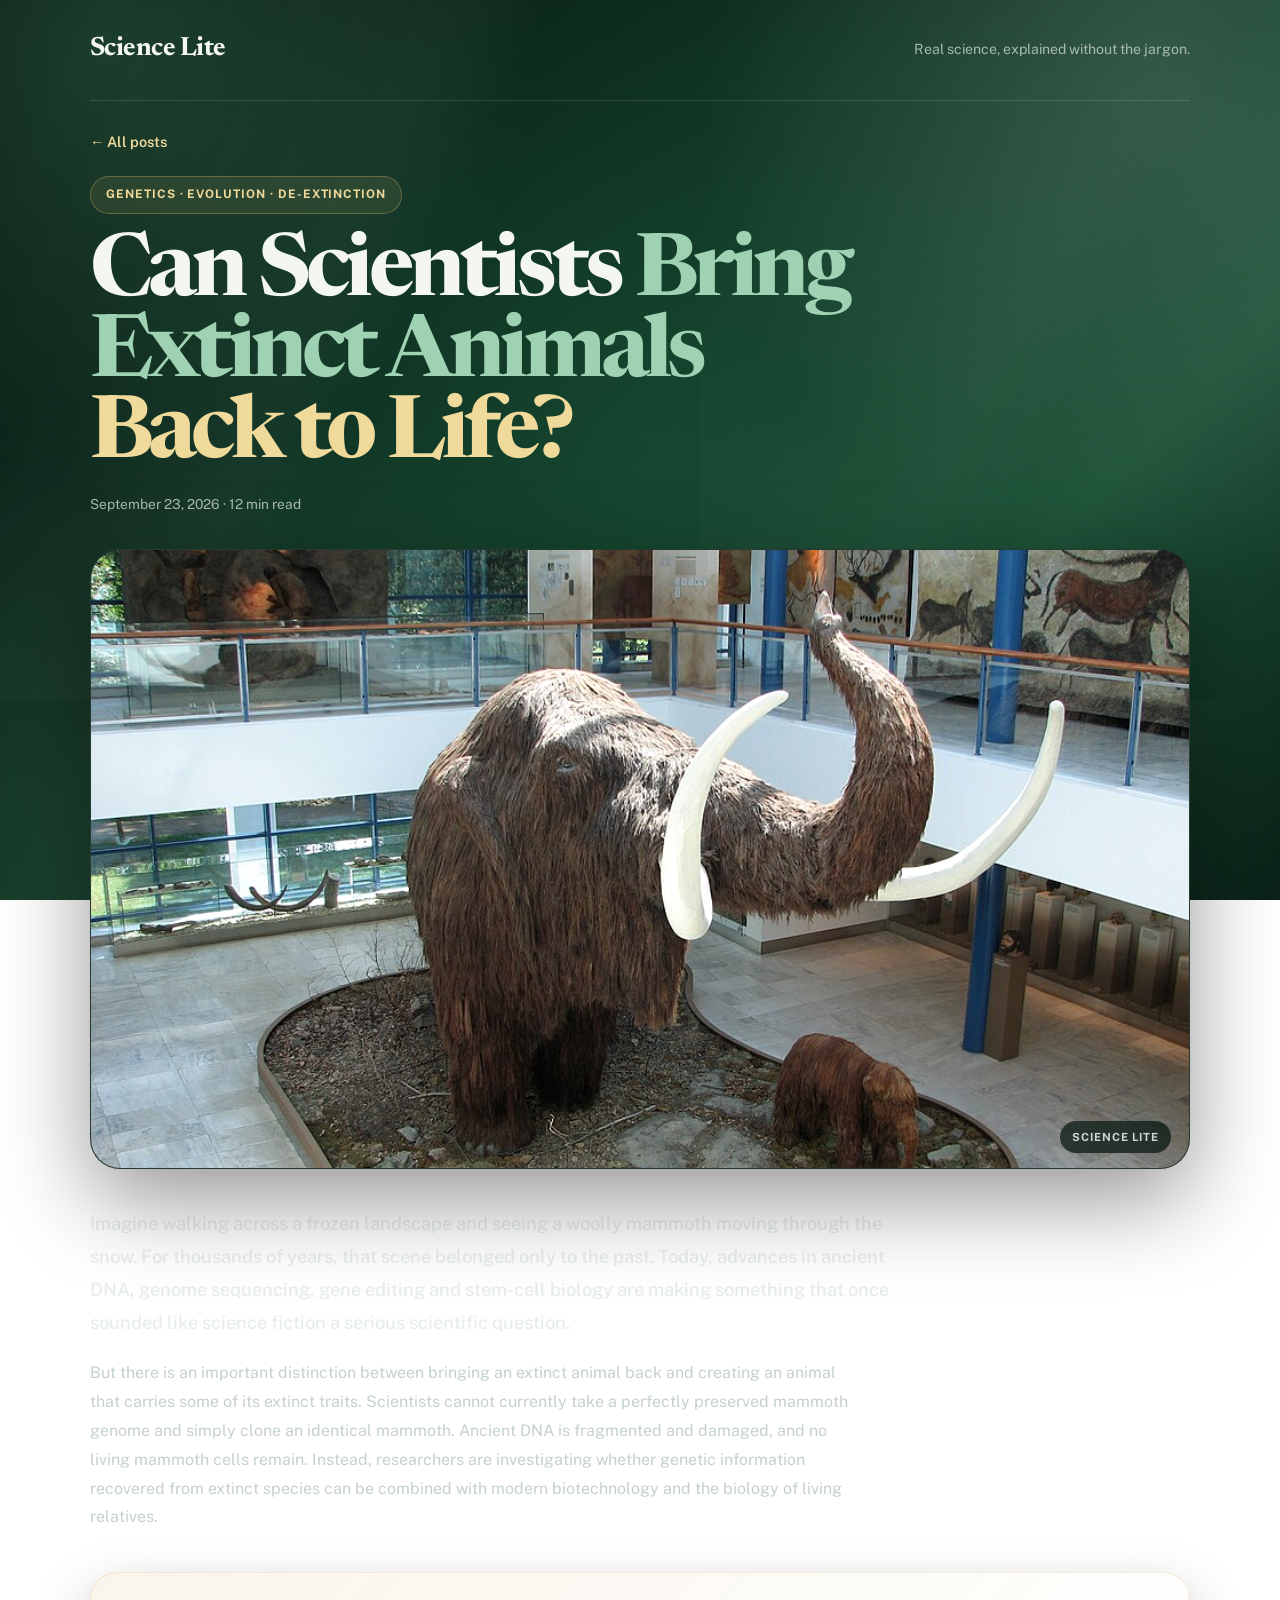
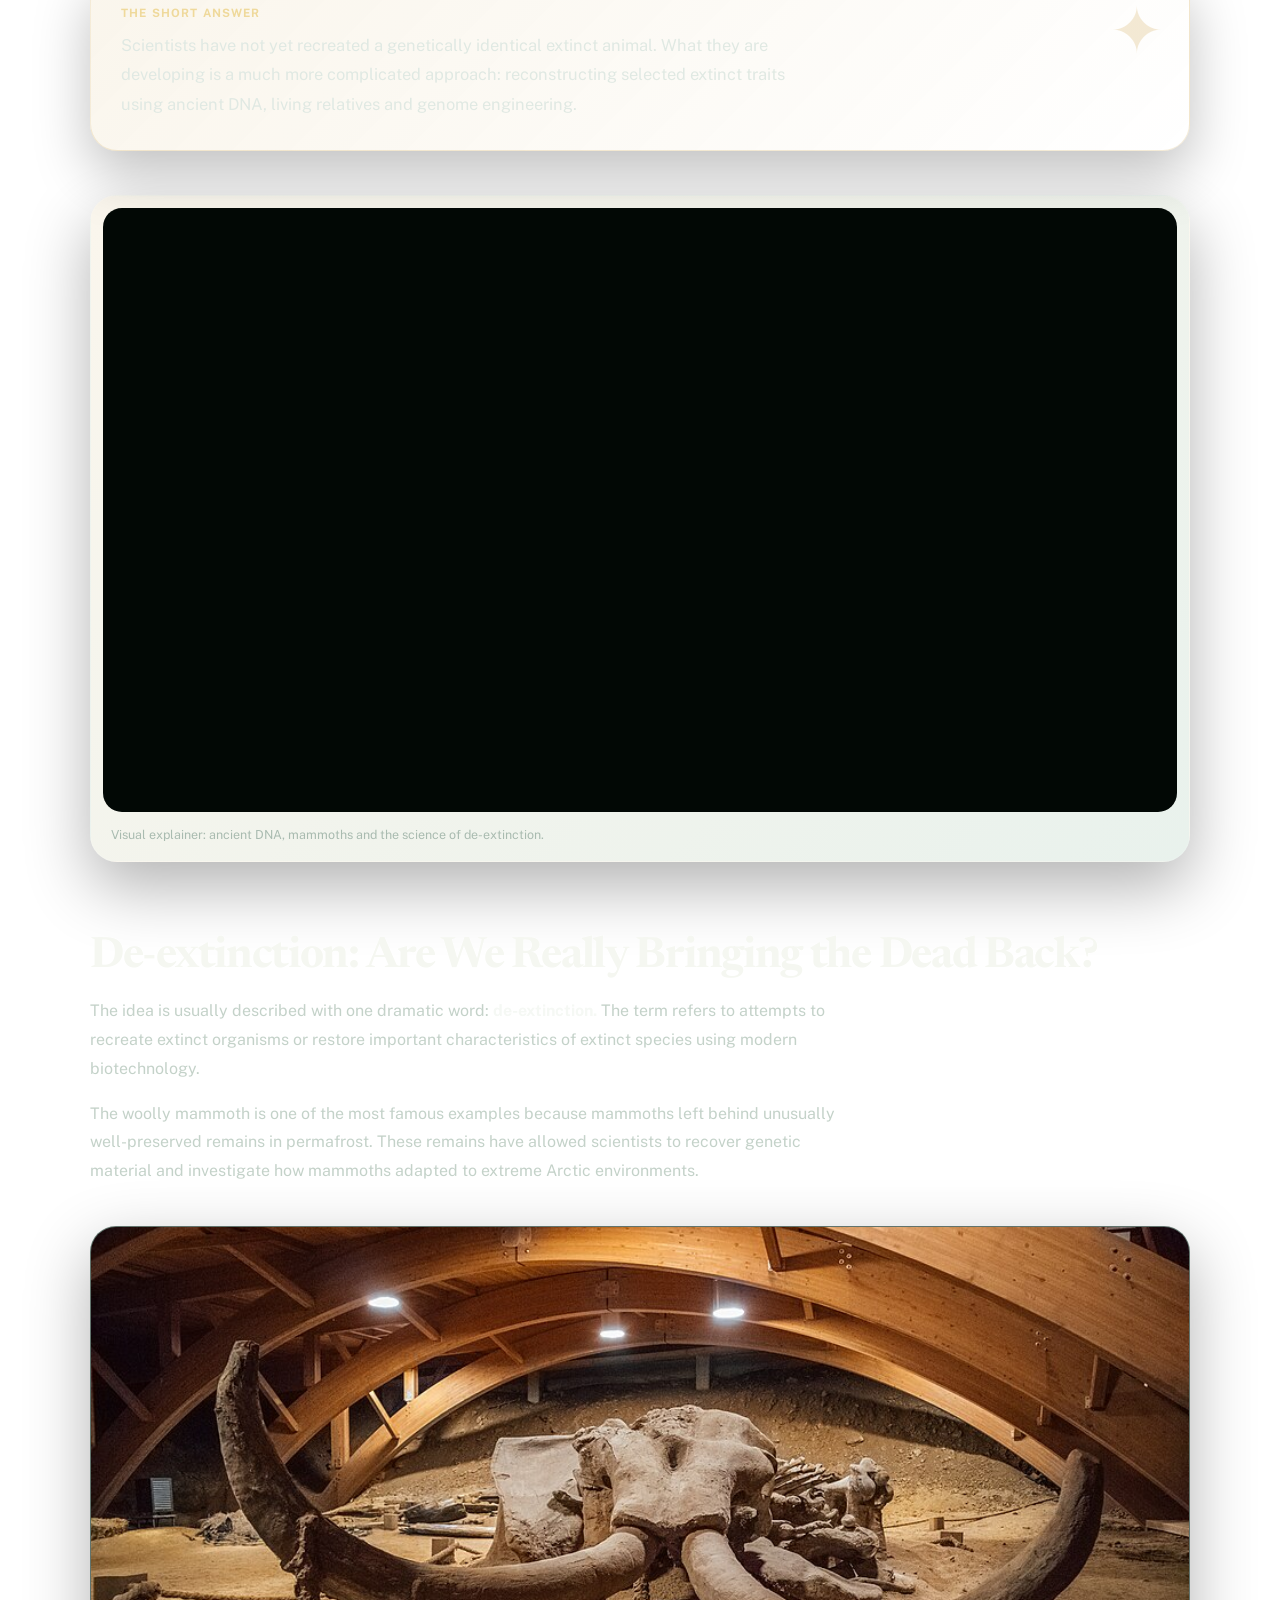
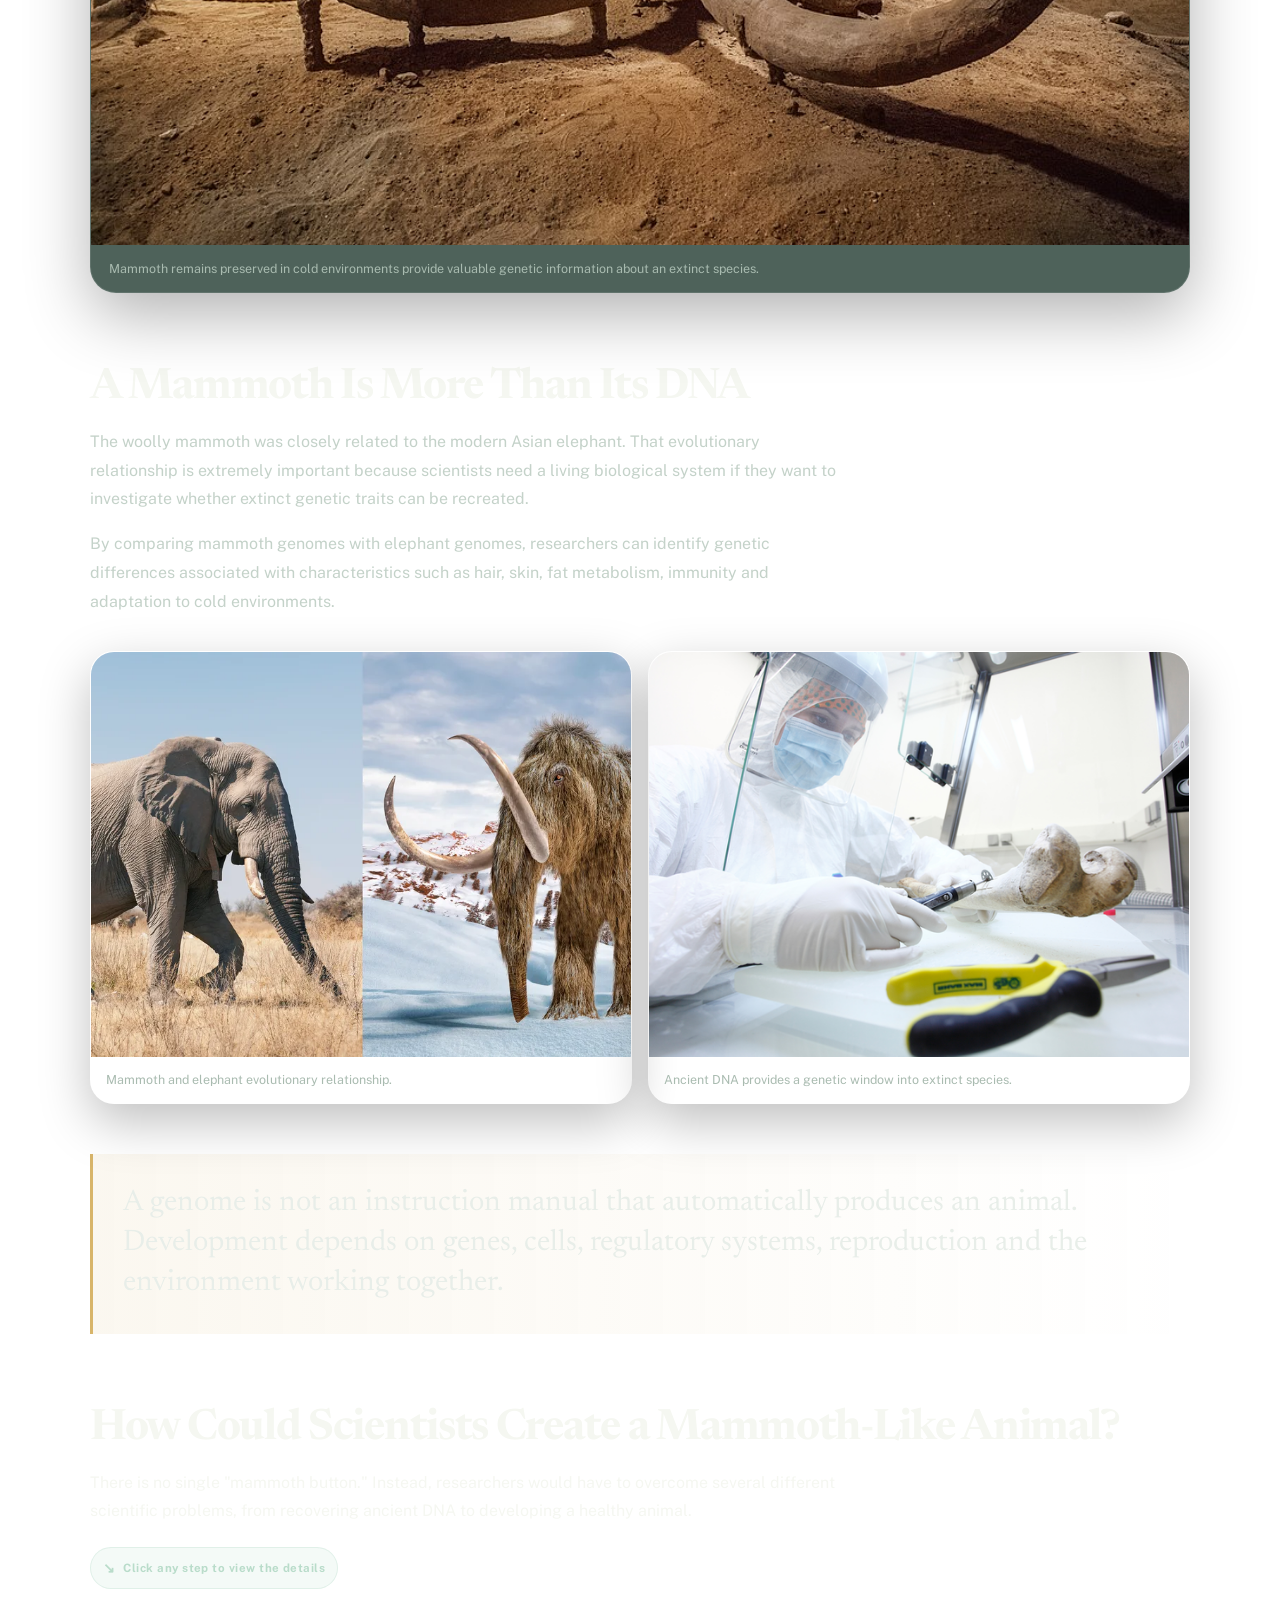
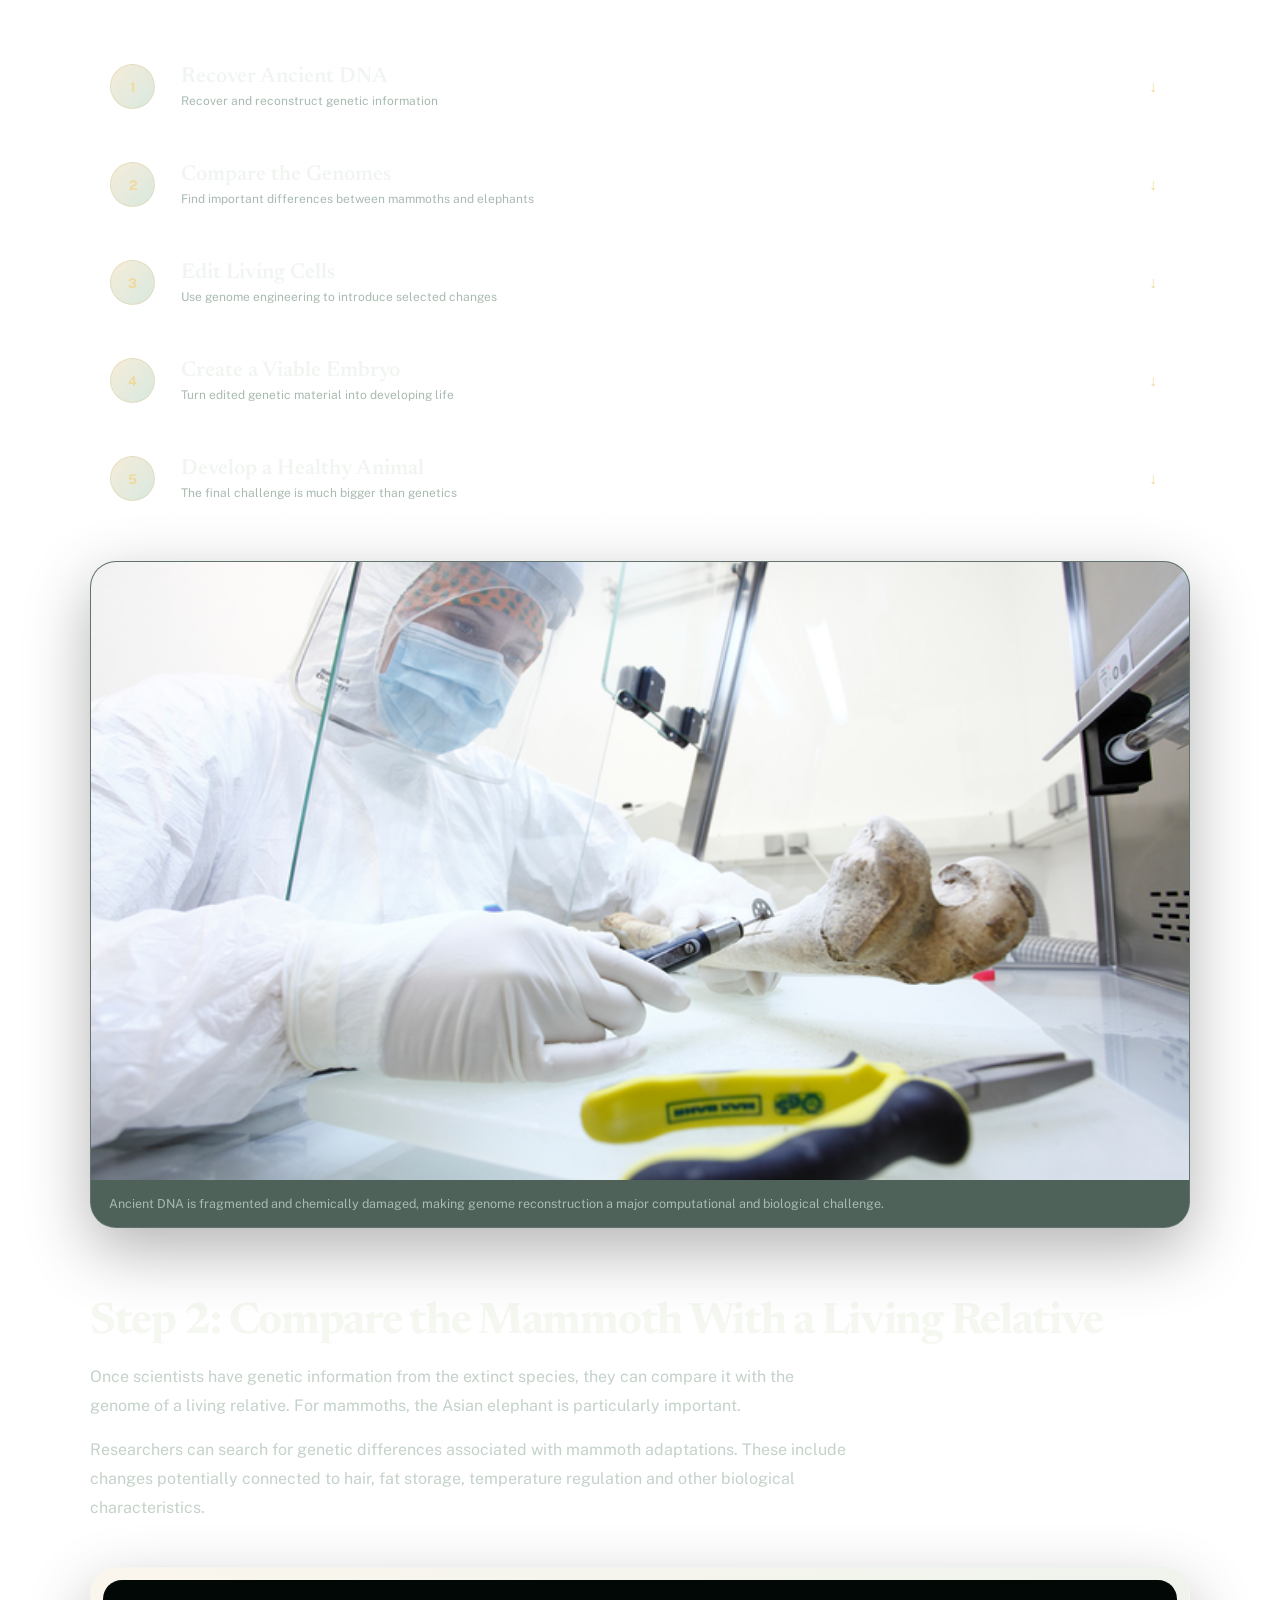
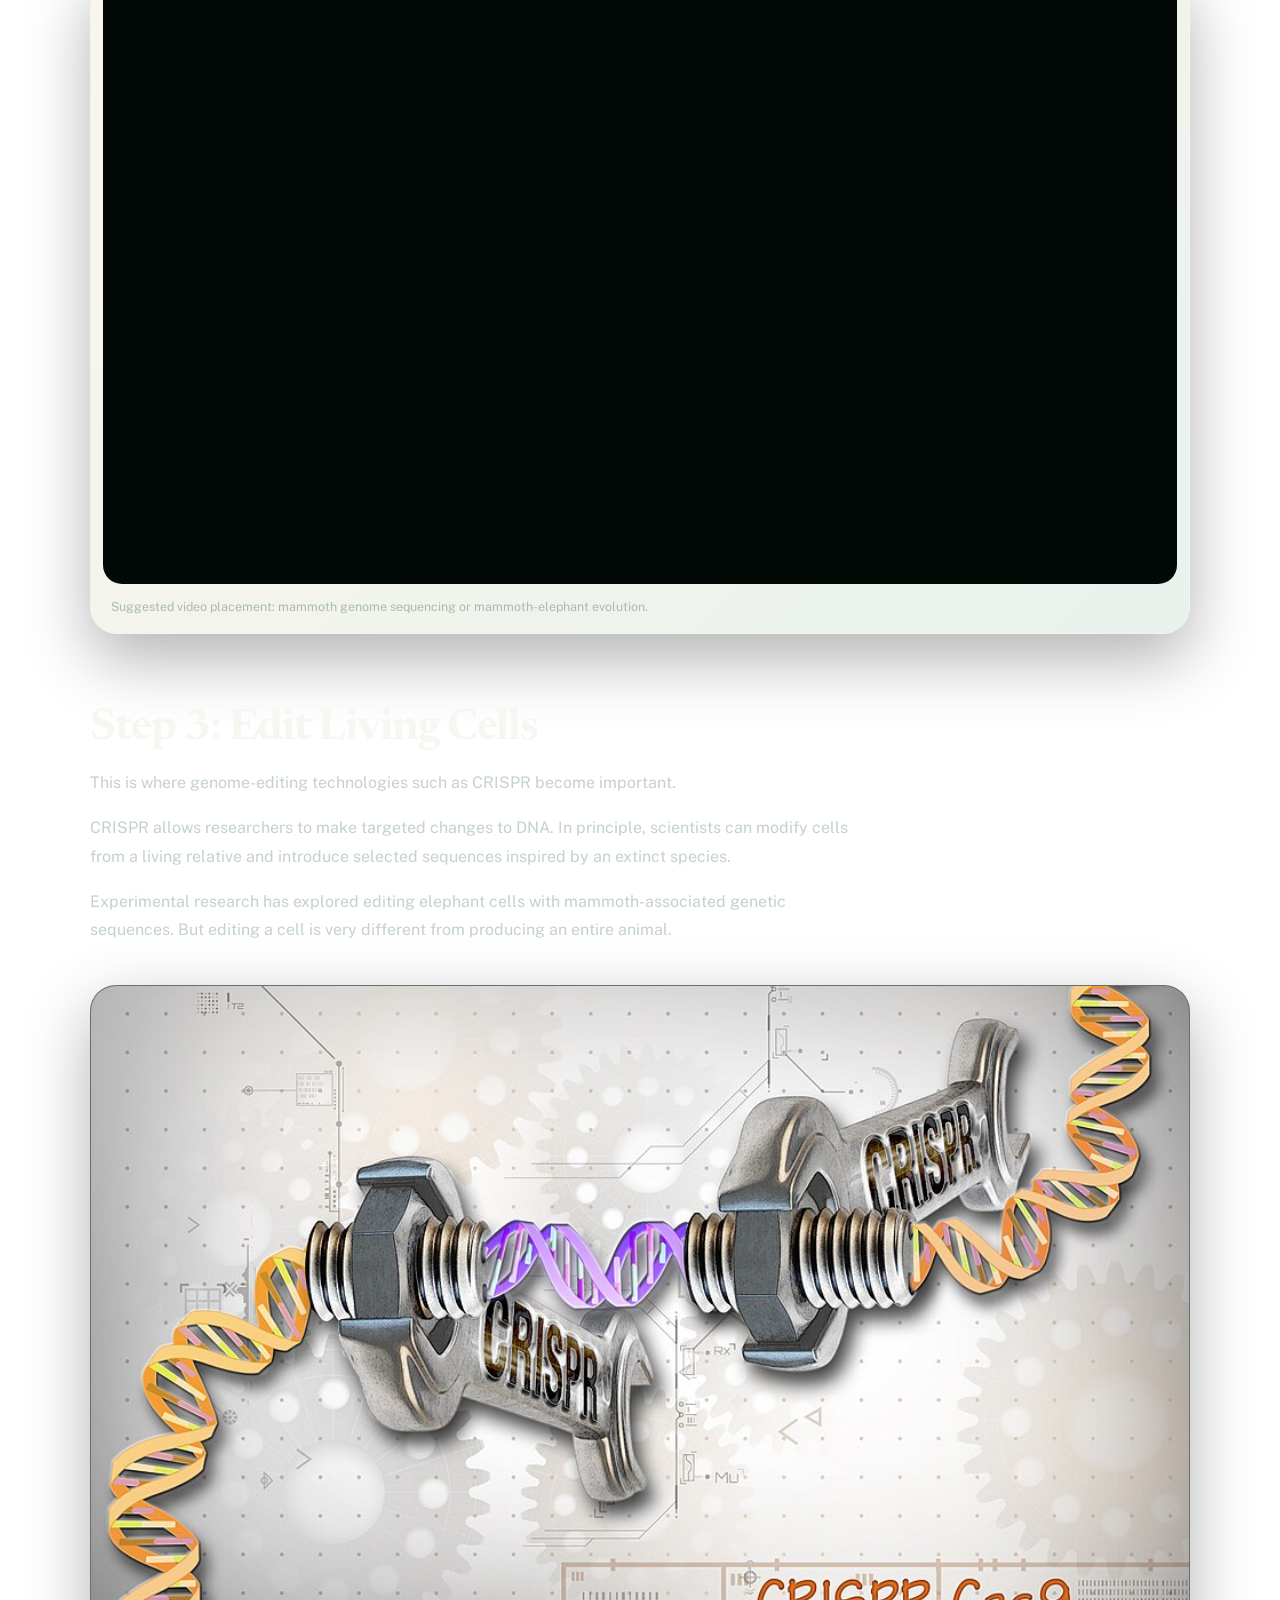
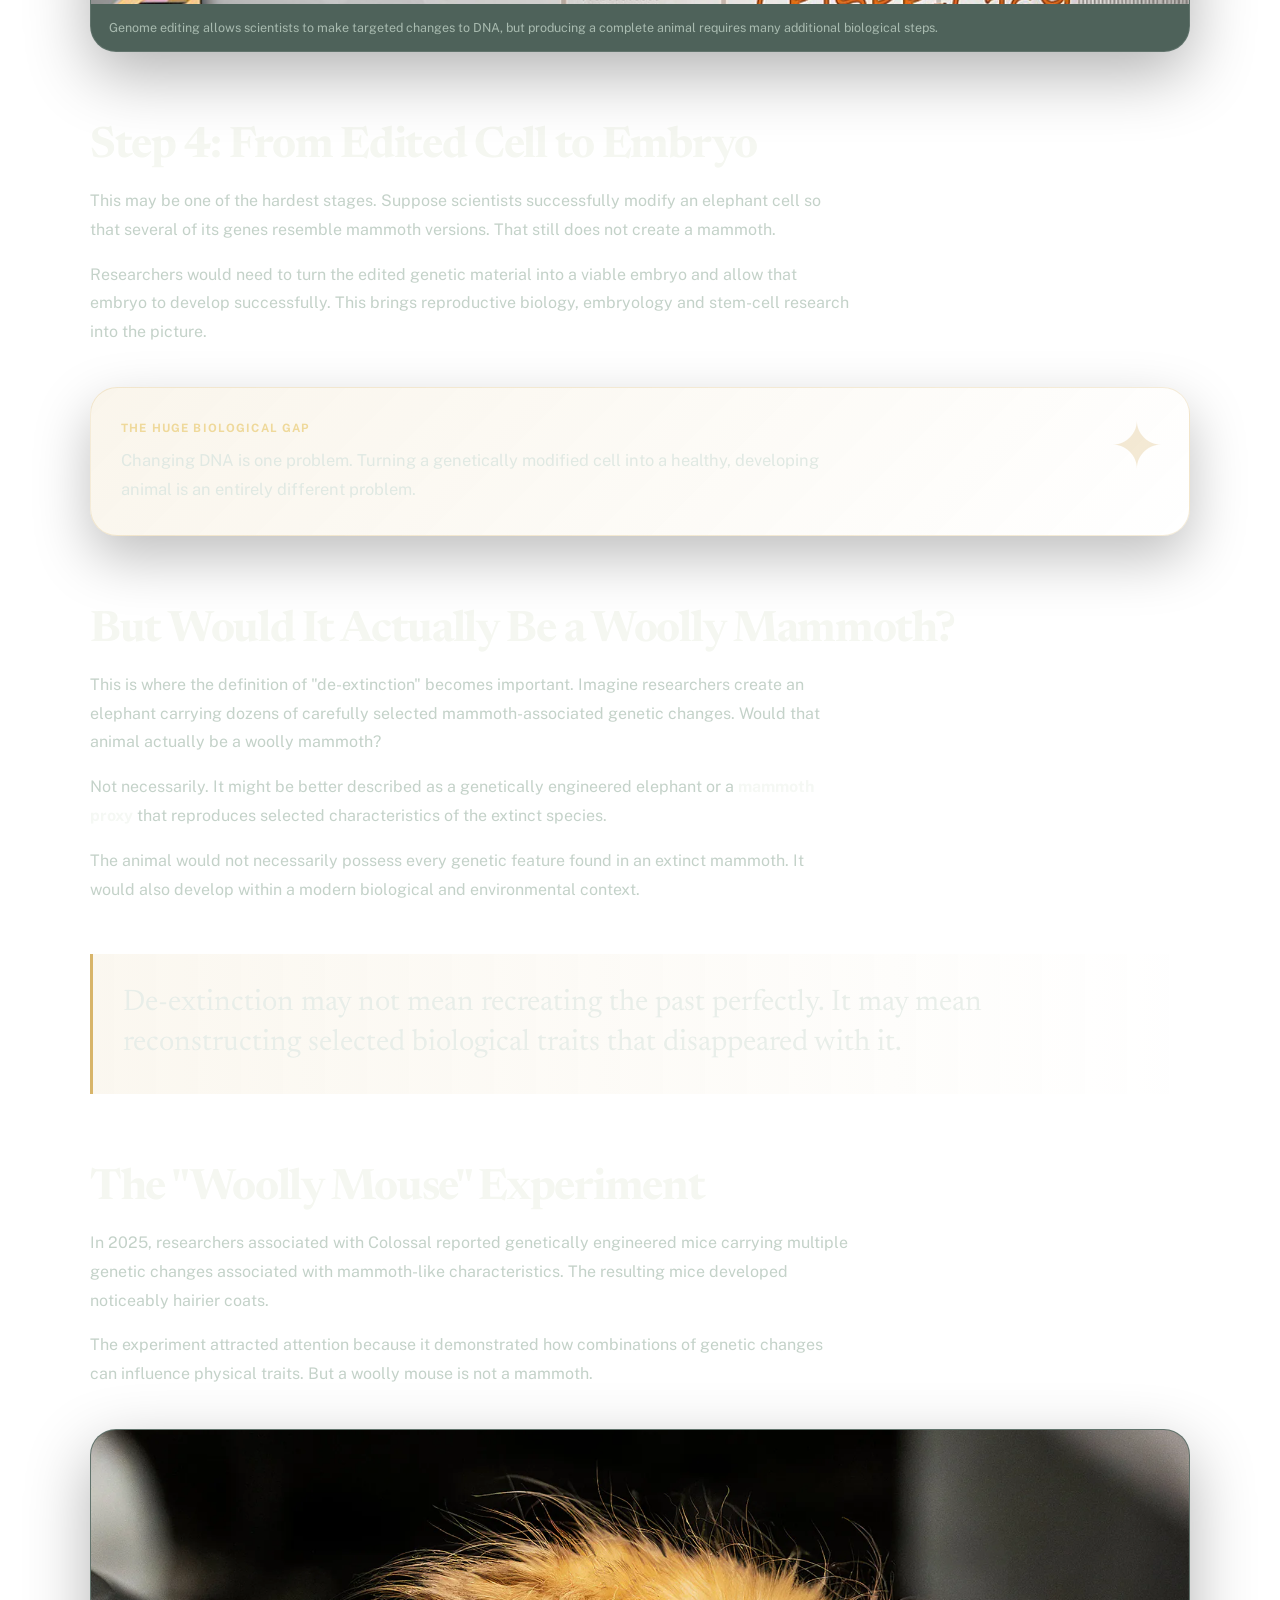
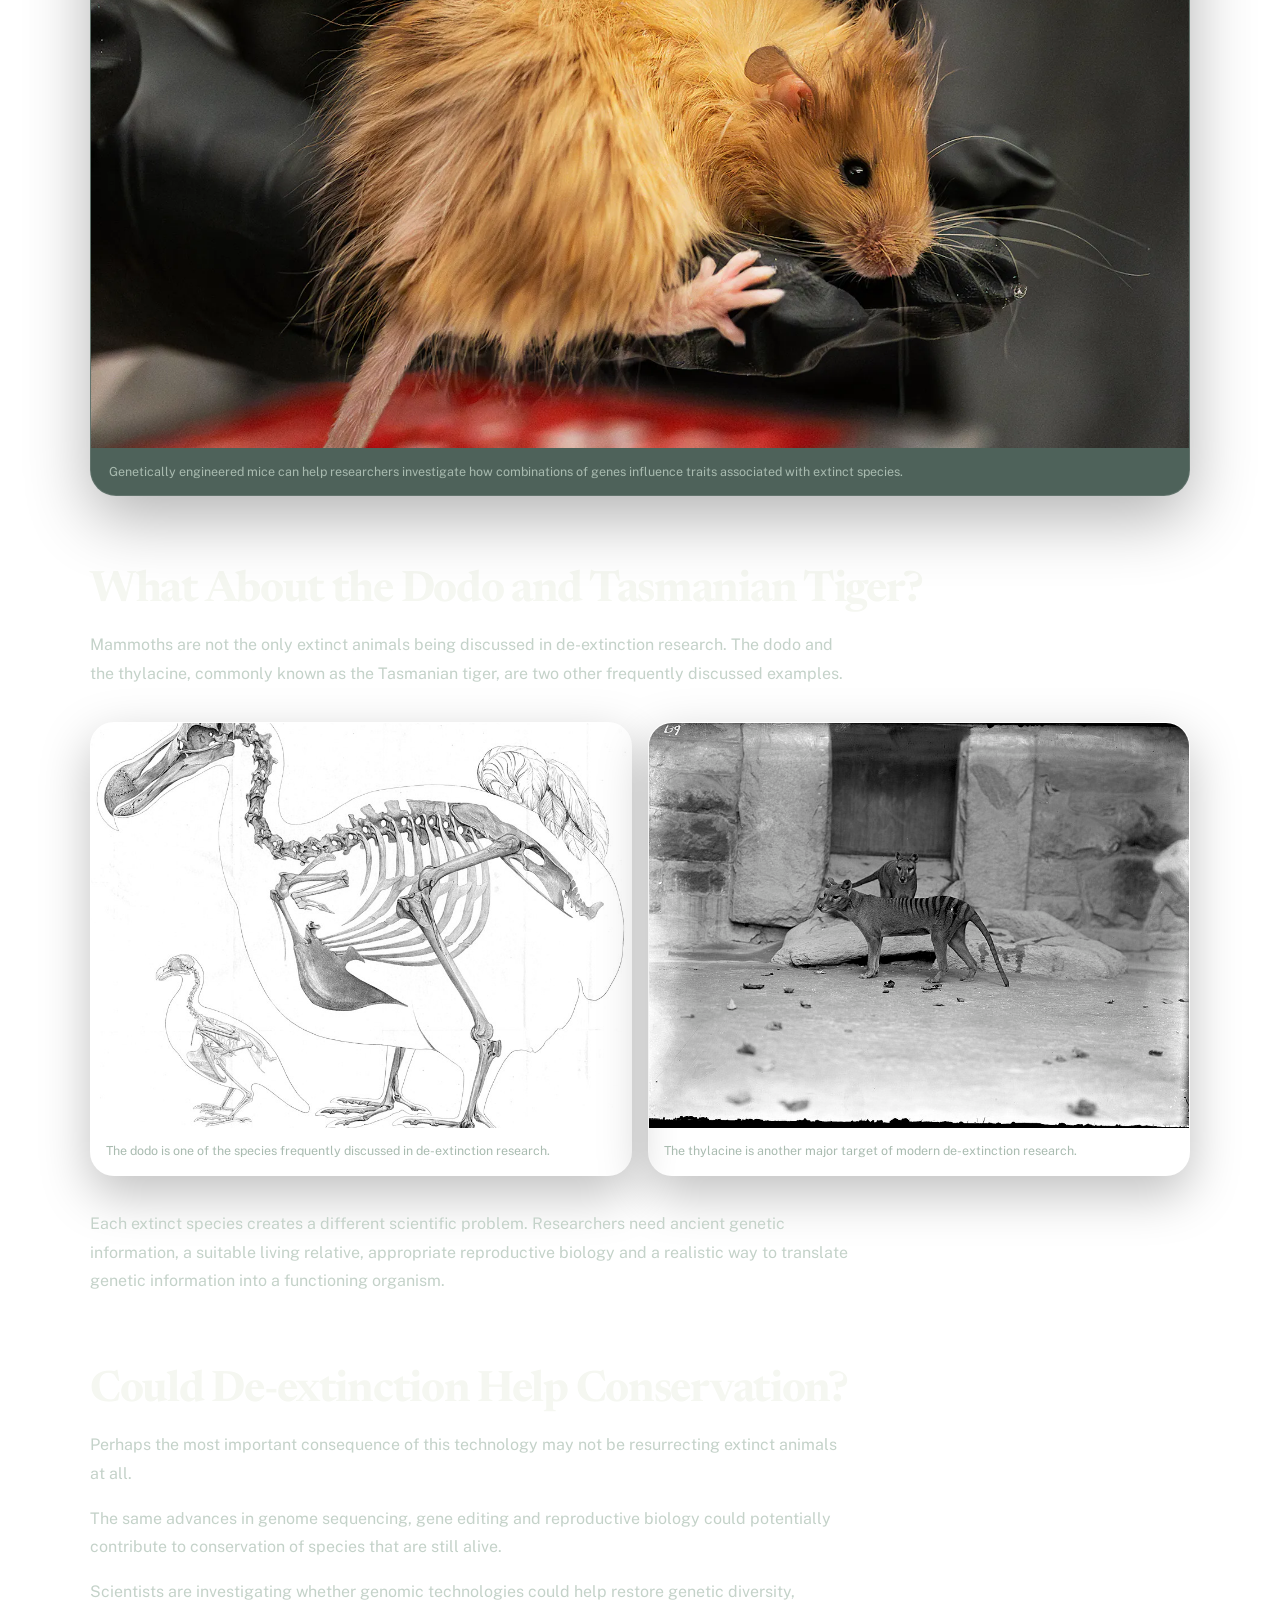
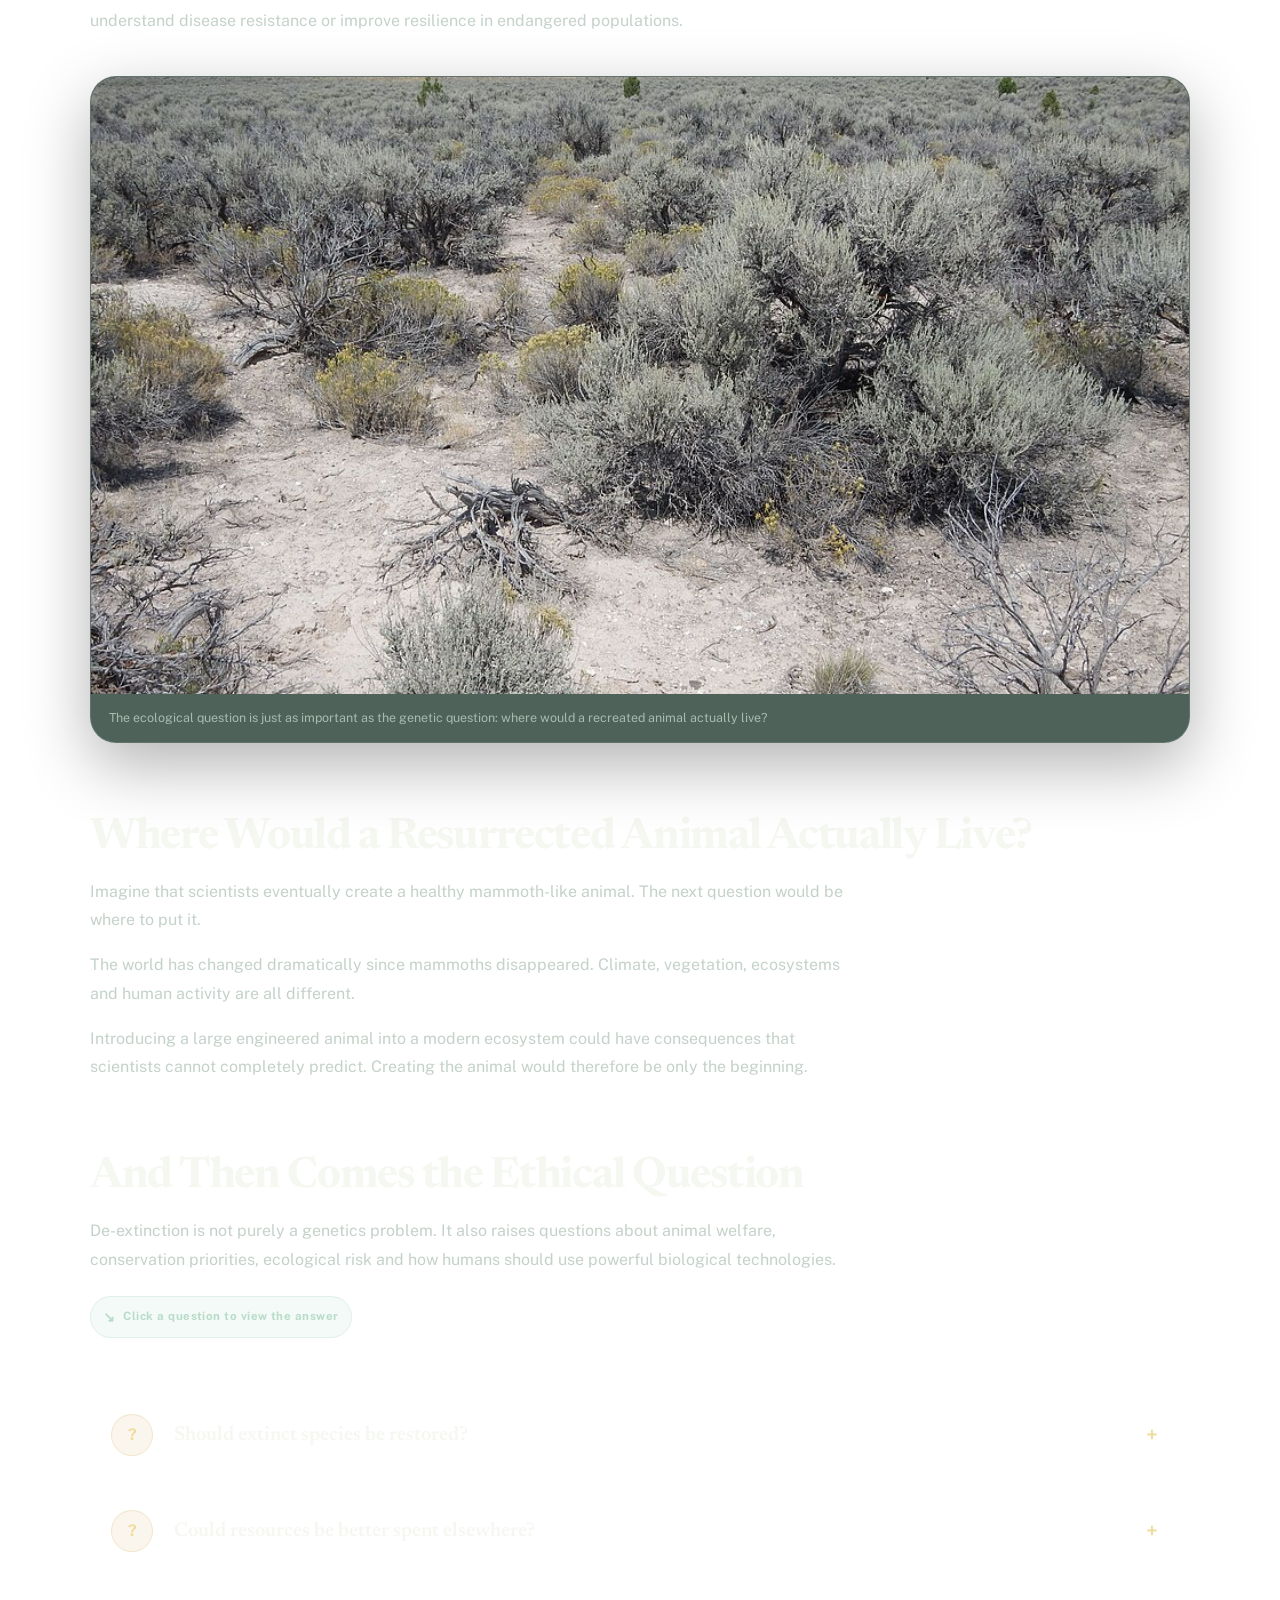
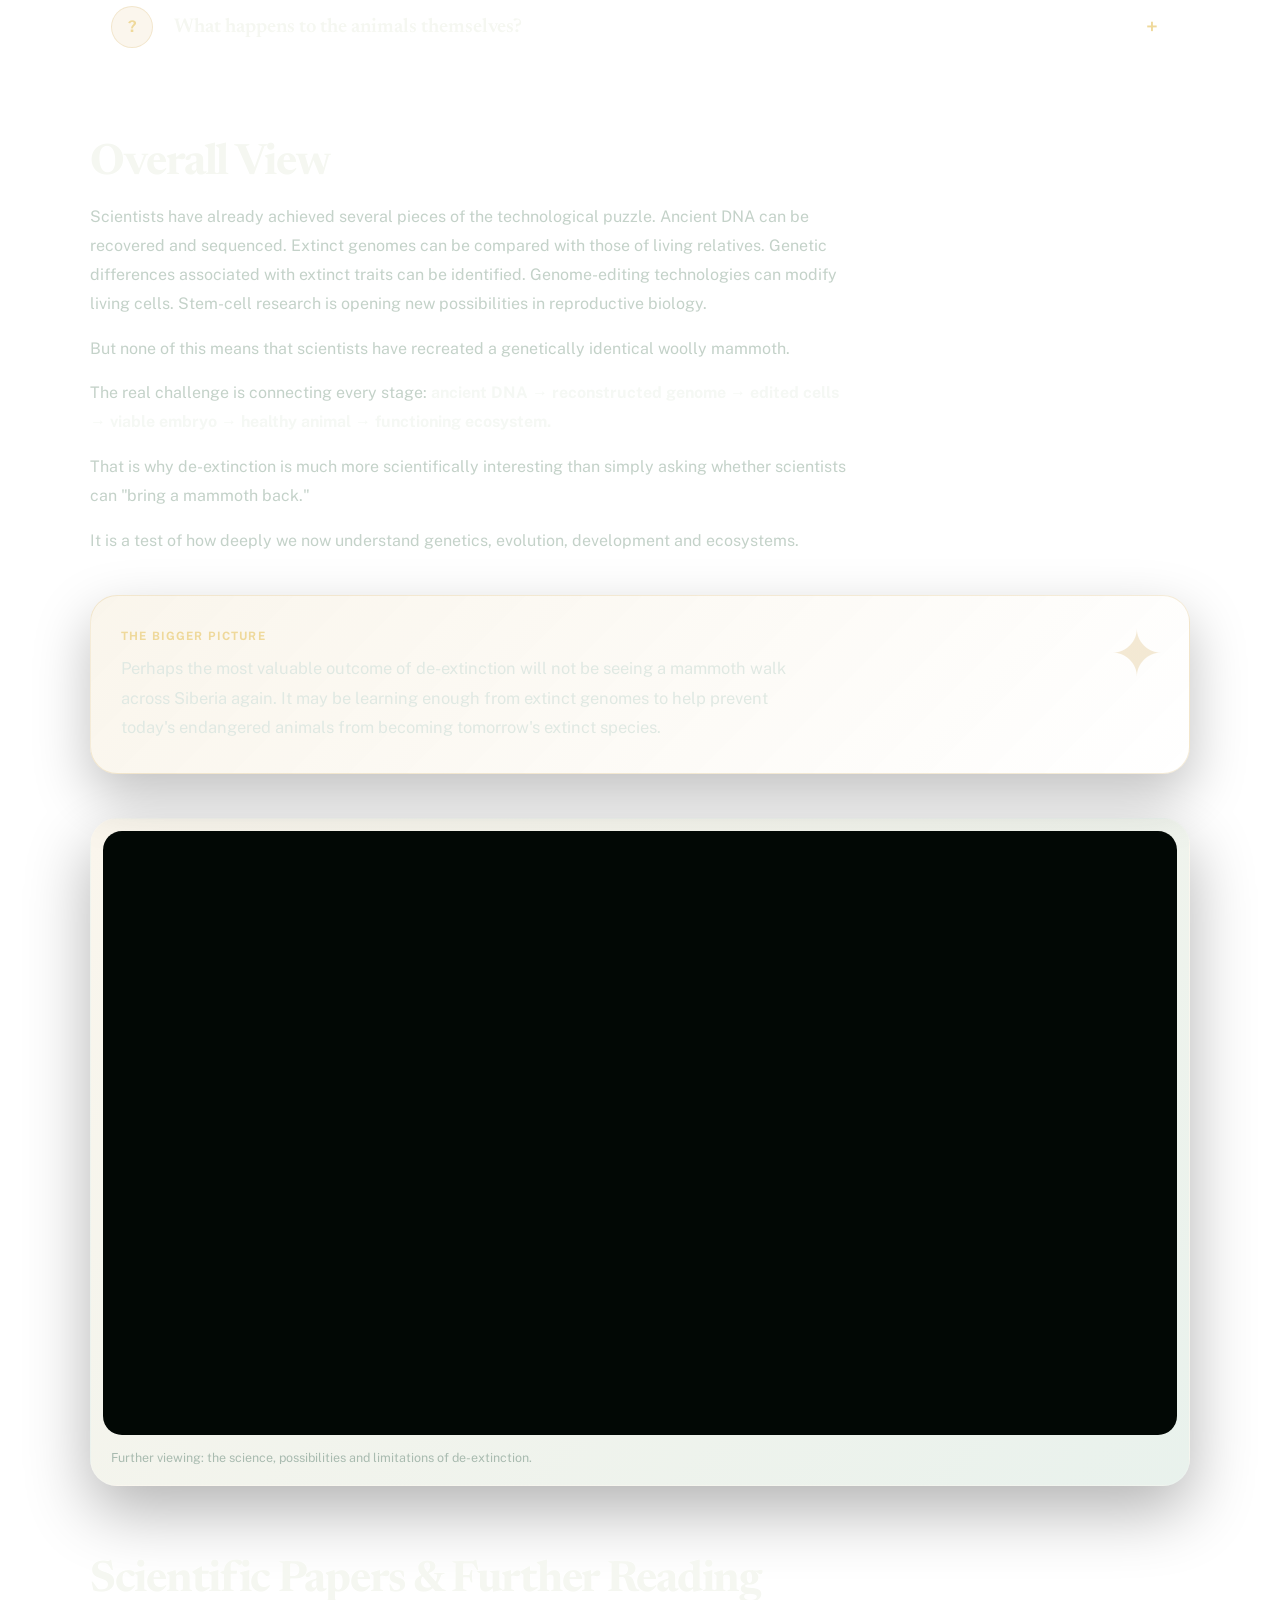
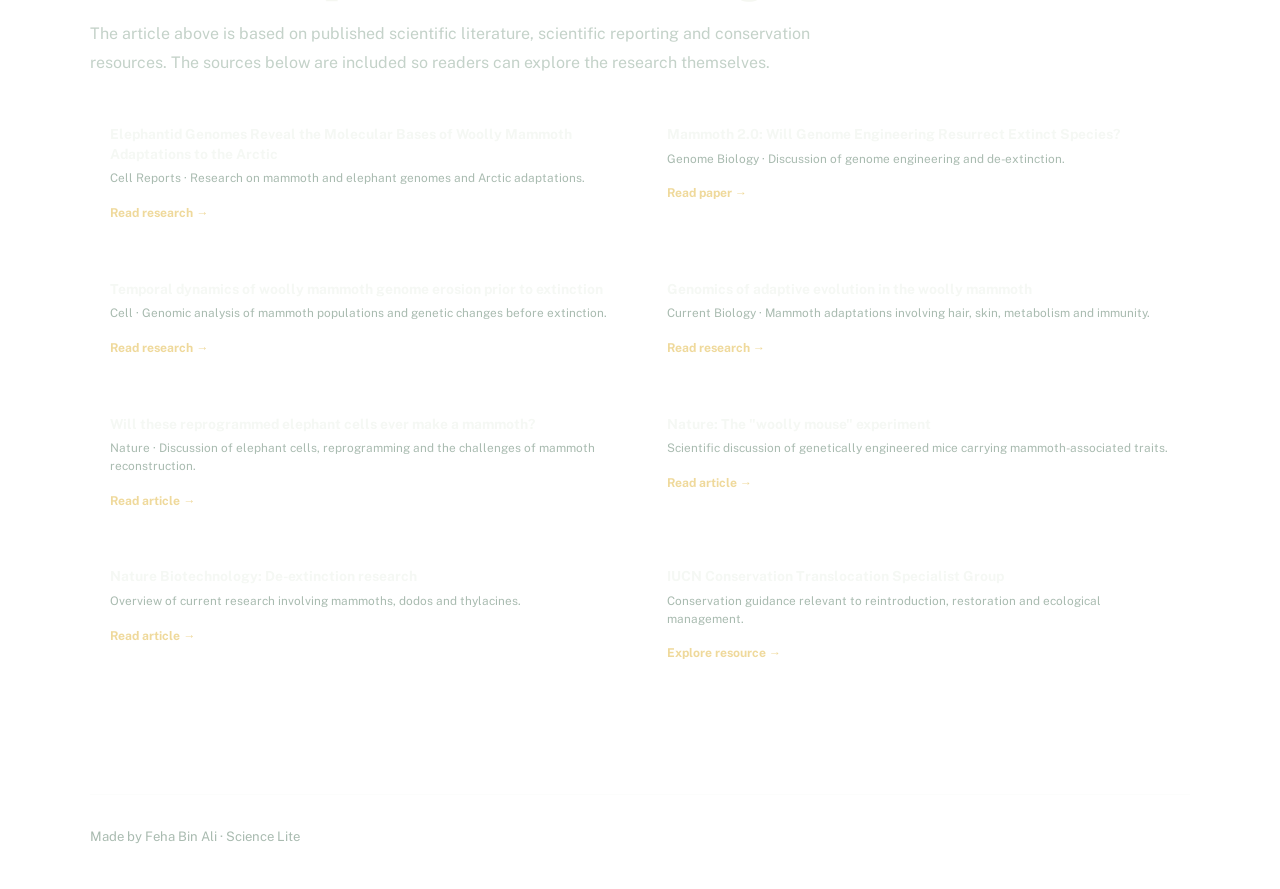
==== commit 56140a4a: "Update de-extinction.html" ====
--- a/posts/de-extinction.html
+++ b/posts/de-extinction.html
@@ -6,587 +6,1187 @@
 
   <title>Can Scientists Bring Extinct Animals Back to Life? | Science Lite</title>
 
-  <meta
-    name="description"
-    content="Can extinct animals really be brought back to life? Explore ancient DNA, CRISPR, mammoths, woolly mice, dodos, thylacines and the science of de-extinction."
-  >
+  <meta name="description" content="Can scientists really bring extinct animals back to life? Explore the science of ancient DNA, genome editing, mammoths and de-extinction.">
 
   <link rel="preconnect" href="https://fonts.googleapis.com">
   <link rel="preconnect" href="https://fonts.gstatic.com" crossorigin>
 
-  <link
-    href="https://fonts.googleapis.com/css2?family=Newsreader:opsz,wght@6..72,500;6..72,600;6..72,700&family=Public+Sans:wght@400;500;600;700&display=swap"
-    rel="stylesheet"
-  >
+  <link href="https://fonts.googleapis.com/css2?family=Newsreader:opsz,wght@6..72,400;6..72,500;6..72,600;6..72,700&family=Public+Sans:wght@400;500;600;700&display=swap" rel="stylesheet">
 
   <style>
 
     :root {
-      --bg-dark: #071116;
-      --bg-mid: #0c2027;
-      --bg-teal: #10363b;
-
-      --ink: #edf5f2;
-      --ink-soft: #a9bbb8;
-
-      --gold: #d9a85b;
-      --gold-soft: #e8c985;
-
-      --cyan: #79c7c0;
-
-      --glass: rgba(16, 35, 40, 0.68);
-      --glass-light: rgba(255,255,255,0.055);
-
-      --line: rgba(220, 231, 226, 0.13);
+
+      --forest-dark: #071b13;
+      --forest: #0d3023;
+      --hunter: #174d35;
+      --hunter-light: #2d6b4d;
+
+      --cream: #f5f7f1;
+      --white: #ffffff;
+      --soft: #dbe6de;
+      --muted: #a9bbb0;
+
+      --gold: #d8b56a;
+      --gold-light: #efd99b;
+
+      --cyan: #8fc9b0;
+
+      --glass: rgba(10, 38, 27, 0.72);
+      --glass-light: rgba(255,255,255,0.065);
+
+      --line: rgba(232,241,235,0.14);
 
       --serif: "Newsreader", Georgia, serif;
       --sans: "Public Sans", Arial, sans-serif;
     }
 
+
     * {
       box-sizing: border-box;
     }
 
+
     html {
       scroll-behavior: smooth;
     }
 
+
     body {
+
       margin: 0;
-      color: var(--ink);
+
+      color: var(--cream);
+
       font-family: var(--sans);
+
       line-height: 1.8;
+
       -webkit-font-smoothing: antialiased;
+
       min-height: 100vh;
 
       background:
+
         radial-gradient(
-          circle at 8% 4%,
-          rgba(55, 143, 142, 0.25),
+          circle at 8% 5%,
+          rgba(73,145,105,.30),
           transparent 27rem
         ),
 
         radial-gradient(
-          circle at 92% 15%,
-          rgba(210, 161, 83, 0.18),
+          circle at 92% 12%,
+          rgba(255,255,255,.13),
           transparent 30rem
         ),
 
         radial-gradient(
-          circle at 48% 55%,
-          rgba(24, 102, 107, 0.22),
-          transparent 34rem
+          circle at 50% 48%,
+          rgba(38,112,75,.25),
+          transparent 35rem
         ),
 
         radial-gradient(
-          circle at 18% 95%,
-          rgba(65, 116, 111, 0.18),
+          circle at 15% 92%,
+          rgba(100,155,119,.18),
           transparent 28rem
         ),
 
         linear-gradient(
           135deg,
-          #050d11 0%,
-          #07171d 35%,
-          #0a252b 68%,
-          #08161b 100%
+          #06140e 0%,
+          #0b271b 28%,
+          #123d29 55%,
+          #1c5137 73%,
+          #0a2117 100%
         );
 
       background-attachment: fixed;
     }
 
+
+    /* SUBTLE PAPER / SCIENCE TEXTURE */
+
     body::before {
+
       content: "";
 
       position: fixed;
+
       inset: 0;
+
       pointer-events: none;
-      opacity: 0.18;
+
+      z-index: 0;
+
+      opacity: .13;
 
       background-image:
+
         radial-gradient(
-          rgba(220, 231, 226, 0.18) 1px,
-          transparent 1px
+          rgba(255,255,255,.5) .7px,
+          transparent .7px
         );
 
-      background-size: 25px 25px;
+      background-size: 18px 18px;
 
       mask-image:
         linear-gradient(
           to bottom,
-          rgba(0,0,0,.7),
-          transparent 75%
+          black,
+          transparent 90%
         );
     }
 
+
+    body::after {
+
+      content: "";
+
+      position: fixed;
+
+      inset: 0;
+
+      pointer-events: none;
+
+      z-index: 0;
+
+      opacity: .035;
+
+      background-image:
+        linear-gradient(
+          115deg,
+          transparent 0%,
+          rgba(255,255,255,.8) 45%,
+          transparent 55%
+        );
+
+      background-size: 700px 700px;
+    }
+
+
     .wrap {
-      width: min(1100px, calc(100% - 36px));
+
+      position: relative;
+
+      z-index: 1;
+
+      width: min(
+        1100px,
+        calc(100% - 36px)
+      );
+
       margin: 0 auto;
     }
 
+
+    /* HEADER */
+
     .site-header {
+
       display: flex;
+
       align-items: center;
+
       justify-content: space-between;
+
       gap: 20px;
+
       padding: 26px 0;
+
       border-bottom: 1px solid var(--line);
     }
 
+
     .site-title {
+
       margin: 0;
+
       font-family: var(--serif);
+
       font-size: 1.65rem;
+
       font-weight: 700;
-      letter-spacing: -0.02em;
-    }
+
+      letter-spacing: -.02em;
+    }
+
 
     .site-title a {
-      color: var(--ink);
+
+      color: var(--cream);
+
       text-decoration: none;
     }
 
+
     .site-tagline {
+
       margin: 0;
-      color: var(--ink-soft);
+
+      color: var(--muted);
+
       font-size: .88rem;
+
       text-align: right;
     }
 
+
     .back-link {
+
       display: inline-flex;
+
       align-items: center;
+
       gap: 7px;
+
       margin: 28px 0 22px;
-      color: var(--gold-soft);
+
+      color: var(--gold-light);
+
       text-decoration: none;
+
       font-size: .9rem;
+
       font-weight: 600;
     }
 
+
     .back-link:hover {
+
       text-decoration: underline;
     }
 
+
     article {
+
       padding-bottom: 80px;
     }
 
+
+    /* TAG */
+
     .tag {
+
       display: inline-block;
-      padding: 6px 14px;
-      border: 1px solid rgba(217,168,91,.28);
+
+      padding: 7px 15px;
+
+      border: 1px solid rgba(216,181,106,.35);
+
       border-radius: 999px;
-      background: rgba(217,168,91,.08);
-      color: var(--gold-soft);
-      font-size: .75rem;
+
+      background: rgba(216,181,106,.10);
+
+      color: var(--gold-light);
+
+      font-size: .74rem;
+
       font-weight: 700;
-      letter-spacing: .07em;
+
+      letter-spacing: .08em;
+
       text-transform: uppercase;
     }
+
+
+    /* HEADINGS */
 
     h1,
     h2,
     h3,
     h4 {
+
       font-family: var(--serif);
-      color: var(--ink);
-    }
+
+      color: var(--cream);
+    }
+
+
+    /* FANCY TITLE */
 
     h1 {
-      max-width: 900px;
-      margin: 17px 0 13px;
+
+      max-width: 950px;
+
+      margin: 20px 0 15px;
 
       font-size: clamp(
-        2.5rem,
-        6vw,
-        4.7rem
+        2.7rem,
+        7vw,
+        5.4rem
       );
 
-      line-height: .98;
-      letter-spacing: -.045em;
-    }
+      line-height: .94;
+
+      letter-spacing: -.055em;
+
+      text-wrap: balance;
+    }
+
+
+    h1 .title-white {
+
+      color: #f4f7f1;
+    }
+
+
+    h1 .title-green {
+
+      color: #9ed2b2;
+    }
+
+
+    h1 .title-gold {
+
+      color: var(--gold-light);
+    }
+
 
     h2 {
-      margin: 68px 0 15px;
+
+      margin: 72px 0 17px;
 
       font-size: clamp(
-        1.85rem,
+        1.9rem,
         4vw,
-        2.55rem
+        2.7rem
       );
 
-      line-height: 1.08;
-      letter-spacing: -.025em;
-    }
+      line-height: 1.06;
+
+      letter-spacing: -.03em;
+    }
+
 
     h3 {
+
       margin: 0 0 8px;
-      font-size: 1.55rem;
+
+      font-size: 1.5rem;
+
       line-height: 1.15;
     }
 
+
     .post-meta {
-      margin: 0 0 28px;
-      color: var(--ink-soft);
+
+      margin: 0 0 30px;
+
+      color: var(--muted);
+
       font-size: .86rem;
     }
 
+
     .lede {
+
       max-width: 76ch;
-      margin: 0 0 18px;
-      font-size: 1.13rem;
-      color: #dce8e5;
+
+      margin: 0 0 20px;
+
+      color: #e7eee9;
+
+      font-size: 1.15rem;
+
       font-weight: 500;
     }
 
+
     article > p:not(.lede):not(.post-meta) {
+
       max-width: 76ch;
-      color: #bdcdca;
+
+      color: #c4d2c9;
+
       font-size: 1rem;
     }
 
+
     strong {
-      color: #f2f7f5;
-    }
+
+      color: #f5f8f4;
+    }
+
+
+    /* HERO */
 
     .hero-cover {
+
       position: relative;
+
       overflow: hidden;
-      margin: 32px 0 36px;
+
+      margin: 32px 0 38px;
 
       border-radius: 30px;
+
+      border: 1px solid rgba(255,255,255,.13);
+
+      background: #081b12;
+
+      box-shadow:
+        0 30px 90px rgba(0,0,0,.42);
+    }
+
+
+    .hero-cover img {
+
+      display: block;
+
+      width: 100%;
+
+      aspect-ratio: 16 / 9;
+
+      object-fit: cover;
+
+      filter:
+        saturate(.88)
+        contrast(1.06);
+    }
+
+
+    .hero-cover::after {
+
+      content: "SCIENCE LITE";
+
+      position: absolute;
+
+      right: 18px;
+
+      bottom: 15px;
+
+      padding: 6px 12px;
+
+      border-radius: 999px;
+
+      background: rgba(4,20,13,.70);
+
+      color: rgba(245,250,246,.82);
+
+      backdrop-filter: blur(14px);
+
+      font-size: .7rem;
+
+      font-weight: 700;
+
+      letter-spacing: .08em;
+    }
+
+
+    /* IMAGE */
+
+    .visual {
+
+      margin: 40px 0;
+
+      overflow: hidden;
+
+      border-radius: 26px;
+
       border: 1px solid rgba(255,255,255,.11);
-      background: #09161a;
+
+      background: var(--glass);
 
       box-shadow:
-        0 30px 90px rgba(0,0,0,.38);
-    }
-
-    .hero-cover img {
+        0 22px 65px rgba(0,0,0,.30);
+
+      backdrop-filter: blur(18px);
+    }
+
+
+    .visual img {
+
       display: block;
+
       width: 100%;
+
       aspect-ratio: 16 / 9;
+
       object-fit: cover;
-      filter: saturate(.92) contrast(1.04);
-    }
-
-    .hero-cover::after {
-      content: "SCIENCE LITE";
-
-      position: absolute;
-      right: 18px;
-      bottom: 15px;
-
-      padding: 6px 12px;
-      border-radius: 999px;
-
-      background: rgba(4,13,16,.62);
-      color: rgba(240,247,244,.8);
-
-      backdrop-filter: blur(14px);
-
-      font-size: .7rem;
-      font-weight: 700;
-      letter-spacing: .08em;
-    }
-
-    .visual {
-      margin: 38px 0;
+    }
+
+
+    .visual figcaption {
+
+      padding: 14px 18px;
+
+      color: var(--muted);
+
+      font-size: .78rem;
+
+      line-height: 1.55;
+    }
+
+
+    /* IMAGE GRID */
+
+    .image-grid {
+
+      display: grid;
+
+      grid-template-columns:
+        repeat(2, 1fr);
+
+      gap: 16px;
+
+      margin: 34px 0;
+    }
+
+
+    .image-card {
+
       overflow: hidden;
 
-      border-radius: 26px;
+      border-radius: 24px;
+
       border: 1px solid rgba(255,255,255,.10);
-      background: var(--glass);
+
+      background:
+        rgba(255,255,255,.045);
 
       box-shadow:
-        0 22px 65px rgba(0,0,0,.28);
-
-      backdrop-filter: blur(18px);
-    }
-
-    .visual img {
+        0 18px 50px rgba(0,0,0,.25);
+    }
+
+
+    .image-card img {
+
+      width: 100%;
+
       display: block;
-      width: 100%;
-      aspect-ratio: 16 / 9;
+
+      aspect-ratio: 4 / 3;
+
       object-fit: cover;
     }
 
-    .visual figcaption {
-      padding: 14px 18px;
-      color: var(--ink-soft);
+
+    .image-card p {
+
+      margin: 0;
+
+      padding: 12px 15px;
+
+      color: var(--muted);
+
       font-size: .78rem;
-      line-height: 1.55;
-    }
-
-    .image-grid {
-      display: grid;
-      grid-template-columns: repeat(2, 1fr);
-      gap: 16px;
-      margin: 32px 0;
-    }
-
-    .image-card {
-      overflow: hidden;
-
-      border-radius: 24px;
-      border: 1px solid rgba(255,255,255,.10);
-
-      background: rgba(255,255,255,.045);
-
-      box-shadow:
-        0 18px 50px rgba(0,0,0,.22);
-    }
-
-    .image-card img {
-      width: 100%;
-      display: block;
-      aspect-ratio: 4 / 3;
-      object-fit: cover;
-    }
-
-    .image-card p {
-      margin: 0;
-      padding: 12px 15px;
-      color: var(--ink-soft);
-      font-size: .78rem;
-    }
+    }
+
+
+    /* VIDEO */
 
     .video-card {
-      margin: 42px 0;
+
+      margin: 44px 0;
+
       padding: 12px;
 
       border-radius: 27px;
 
       background:
+
         linear-gradient(
           135deg,
-          rgba(217,168,91,.12),
-          rgba(67,151,148,.09)
+          rgba(216,181,106,.12),
+          rgba(72,145,102,.12)
         );
 
-      border: 1px solid rgba(255,255,255,.10);
+      border: 1px solid rgba(255,255,255,.11);
 
       box-shadow:
-        0 25px 65px rgba(0,0,0,.28);
-    }
+        0 25px 65px rgba(0,0,0,.30);
+    }
+
 
     .video-frame {
+
       position: relative;
+
       overflow: hidden;
+
       border-radius: 19px;
+
       aspect-ratio: 16 / 9;
-      background: #030708;
-    }
+
+      background: #020805;
+    }
+
 
     .video-frame iframe {
+
       position: absolute;
+
       inset: 0;
+
       width: 100%;
+
       height: 100%;
+
       border: 0;
     }
 
+
     .video-caption {
+
       padding: 12px 8px 3px;
-      color: var(--ink-soft);
+
+      color: var(--muted);
+
       font-size: .78rem;
     }
 
+
+    /* FACT CARD */
+
     .fact-card {
+
       position: relative;
-      margin: 38px 0;
-      padding: 28px 30px;
+
+      margin: 40px 0;
+
+      padding: 30px;
+
       overflow: hidden;
 
-      border-radius: 26px;
-      border: 1px solid rgba(217,168,91,.22);
+      border-radius: 27px;
+
+      border: 1px solid rgba(216,181,106,.25);
 
       background:
+
         linear-gradient(
           135deg,
-          rgba(217,168,91,.12),
-          rgba(255,255,255,.035)
+          rgba(216,181,106,.13),
+          rgba(255,255,255,.045)
         );
 
       box-shadow:
-        0 22px 55px rgba(0,0,0,.23);
-    }
+        0 22px 55px rgba(0,0,0,.25);
+    }
+
 
     .fact-card::before {
+
       content: "✦";
 
       position: absolute;
+
       right: 25px;
-      top: 12px;
-
-      color: rgba(217,168,91,.3);
+
+      top: 8px;
+
+      color: rgba(216,181,106,.28);
+
       font-size: 4rem;
+
       font-family: var(--serif);
     }
 
+
     .fact-card .label {
+
       display: block;
+
       margin-bottom: 7px;
 
-      color: var(--gold-soft);
+      color: var(--gold-light);
 
       font-size: .72rem;
+
       font-weight: 700;
+
       letter-spacing: .1em;
+
       text-transform: uppercase;
     }
 
+
     .fact-card p {
+
       max-width: 70ch;
+
       margin: 0;
-      color: #d8e4e1;
+
+      color: #e0e9e3;
+
       font-size: 1.03rem;
     }
 
+
+    /* PULL QUOTE */
+
     .pullquote {
-      margin: 48px 0;
-      padding: 28px 30px;
+
+      margin: 50px 0;
+
+      padding: 30px;
 
       border-left: 3px solid var(--gold);
 
-      color: #e6efec;
+      color: #e8eee9;
 
       font-family: var(--serif);
 
       font-size: clamp(
         1.35rem,
         3vw,
-        1.8rem
+        1.85rem
       );
 
       line-height: 1.35;
 
       background:
+
         linear-gradient(
           90deg,
-          rgba(217,168,91,.09),
+          rgba(216,181,106,.10),
           transparent
         );
     }
 
-    .timeline {
-      margin: 38px 0;
+
+    /* =====================================================
+       INTERACTIVE DE-EXTINCTION SECTION
+       ===================================================== */
+
+    .interactive-intro {
+
+      max-width: 760px;
+
+      margin-bottom: 25px;
+    }
+
+
+    .click-note {
+
+      display: inline-flex;
+
+      align-items: center;
+
+      gap: 8px;
+
+      margin: 5px 0 25px;
+
+      padding: 7px 12px;
+
+      border-radius: 999px;
+
+      background: rgba(143,201,176,.10);
+
+      border: 1px solid rgba(143,201,176,.20);
+
+      color: #b9dcca;
+
+      font-size: .72rem;
+
+      font-weight: 700;
+
+      letter-spacing: .04em;
+    }
+
+
+    .click-note::before {
+
+      content: "↘";
+
+      font-size: .9rem;
+    }
+
+
+    .interactive-flow {
+
       display: grid;
-      gap: 14px;
-    }
-
-    .timeline-item {
-      display: grid;
-      grid-template-columns: 60px 1fr;
-      gap: 17px;
-
-      padding: 20px;
-
-      border-radius: 22px;
-      border: 1px solid rgba(255,255,255,.08);
-
-      background: rgba(255,255,255,.045);
-    }
-
-    .timeline-number {
-      display: grid;
-      place-items: center;
-
-      width: 46px;
-      height: 46px;
-
-      border-radius: 50%;
+
+      gap: 13px;
+
+      margin: 30px 0 40px;
+    }
+
+
+    .flow-item {
+
+      overflow: hidden;
+
+      border-radius: 23px;
+
+      border: 1px solid rgba(255,255,255,.10);
 
       background:
+
         linear-gradient(
           135deg,
-          rgba(217,168,91,.25),
-          rgba(75,158,153,.20)
-        );
-
-      border: 1px solid rgba(217,168,91,.25);
-
-      color: var(--gold-soft);
-      font-weight: 700;
-    }
-
-    .timeline-item h3 {
-      margin: 0 0 4px;
-      font-size: 1.2rem;
-    }
-
-    .timeline-item p {
-      margin: 0;
-      color: var(--ink-soft);
-      font-size: .9rem;
-    }
-
-    .flow {
-      display: grid;
-      grid-template-columns: repeat(5, 1fr);
-      gap: 10px;
-      margin: 35px 0;
-    }
-
-    .flow-card {
-      min-height: 150px;
-      padding: 18px 13px;
-      text-align: center;
-
-      border-radius: 21px;
-      border: 1px solid rgba(255,255,255,.09);
-
-      background:
-        linear-gradient(
-          145deg,
           rgba(255,255,255,.065),
           rgba(255,255,255,.025)
         );
-    }
-
-    .flow-card span {
+
+      transition:
+        border-color .25s ease,
+        background .25s ease,
+        transform .25s ease;
+    }
+
+
+    .flow-item:hover {
+
+      border-color:
+        rgba(143,201,176,.30);
+
+      transform:
+        translateY(-2px);
+    }
+
+
+    .flow-button {
+
+      width: 100%;
+
       display: grid;
+
+      grid-template-columns:
+        54px 1fr auto;
+
+      align-items: center;
+
+      gap: 17px;
+
+      padding: 19px;
+
+      border: 0;
+
+      background: transparent;
+
+      color: inherit;
+
+      text-align: left;
+
+      cursor: pointer;
+
+      font-family: var(--sans);
+    }
+
+
+    .flow-number {
+
+      display: grid;
+
       place-items: center;
 
-      width: 38px;
-      height: 38px;
-
-      margin: 0 auto 10px;
+      width: 45px;
+
+      height: 45px;
 
       border-radius: 50%;
 
-      background: rgba(217,168,91,.13);
-      color: var(--gold-soft);
+      background:
+
+        linear-gradient(
+          135deg,
+          rgba(216,181,106,.25),
+          rgba(80,154,112,.22)
+        );
+
+      border: 1px solid rgba(216,181,106,.25);
+
+      color: var(--gold-light);
 
       font-weight: 700;
     }
 
-    .flow-card strong {
+
+    .flow-title {
+
+      color: #f1f5f1;
+
+      font-family: var(--serif);
+
+      font-size: 1.35rem;
+
+      font-weight: 600;
+
+      line-height: 1.15;
+    }
+
+
+    .flow-small {
+
       display: block;
-      font-size: .82rem;
-      line-height: 1.3;
-    }
-
-    .flow-card small {
+
+      margin-top: 4px;
+
+      color: var(--muted);
+
+      font-size: .75rem;
+
+      font-family: var(--sans);
+    }
+
+
+    .flow-arrow {
+
+      display: grid;
+
+      place-items: center;
+
+      width: 34px;
+
+      height: 34px;
+
+      border-radius: 50%;
+
+      border: 1px solid rgba(255,255,255,.13);
+
+      color: var(--gold-light);
+
+      font-size: 1rem;
+
+      transition:
+        transform .3s ease,
+        background .3s ease;
+    }
+
+
+    .flow-item.active .flow-arrow {
+
+      transform:
+        rotate(180deg);
+
+      background:
+        rgba(216,181,106,.12);
+    }
+
+
+    .flow-details {
+
+      display: none;
+
+      padding: 0 24px 24px 91px;
+
+      color: #c6d4cb;
+
+      font-size: .96rem;
+
+      animation:
+        detailFade .3s ease;
+    }
+
+
+    .flow-item.active .flow-details {
+
       display: block;
-      margin-top: 7px;
-      color: var(--ink-soft);
-      font-size: .7rem;
-      line-height: 1.4;
-    }
+    }
+
+
+    @keyframes detailFade {
+
+      from {
+
+        opacity: 0;
+
+        transform:
+          translateY(-6px);
+      }
+
+      to {
+
+        opacity: 1;
+
+        transform:
+          translateY(0);
+      }
+    }
+
+
+    .flow-details p {
+
+      margin: 0 0 12px;
+    }
+
+
+    .flow-details strong {
+
+      color: #f2f6f2;
+    }
+
+
+    /* =====================================================
+       ETHICS ACCORDION
+       ===================================================== */
+
+    .ethics-intro {
+
+      max-width: 760px;
+
+      color: #c4d2c9;
+    }
+
+
+    .ethics-list {
+
+      display: grid;
+
+      gap: 12px;
+
+      margin: 30px 0;
+    }
+
+
+    .ethics-item {
+
+      overflow: hidden;
+
+      border-radius: 22px;
+
+      border: 1px solid rgba(255,255,255,.10);
+
+      background:
+        rgba(255,255,255,.045);
+
+      transition:
+        border-color .25s ease,
+        background .25s ease;
+    }
+
+
+    .ethics-item.active {
+
+      border-color:
+        rgba(216,181,106,.28);
+
+      background:
+        rgba(216,181,106,.055);
+    }
+
+
+    .ethics-question {
+
+      width: 100%;
+
+      display: grid;
+
+      grid-template-columns:
+        48px 1fr 35px;
+
+      align-items: center;
+
+      gap: 15px;
+
+      padding: 20px;
+
+      border: 0;
+
+      background: transparent;
+
+      color: var(--cream);
+
+      text-align: left;
+
+      cursor: pointer;
+
+      font-family: var(--serif);
+
+      font-size: 1.25rem;
+
+      font-weight: 600;
+    }
+
+
+    .question-mark {
+
+      display: grid;
+
+      place-items: center;
+
+      width: 42px;
+
+      height: 42px;
+
+      border-radius: 50%;
+
+      background:
+        rgba(216,181,106,.12);
+
+      border:
+        1px solid rgba(216,181,106,.25);
+
+      color: var(--gold-light);
+
+      font-family: var(--sans);
+
+      font-size: 1rem;
+
+      font-weight: 700;
+    }
+
+
+    .ethics-plus {
+
+      color: var(--gold-light);
+
+      font-family: var(--sans);
+
+      font-size: 1.3rem;
+
+      text-align: center;
+
+      transition:
+        transform .3s ease;
+    }
+
+
+    .ethics-item.active .ethics-plus {
+
+      transform:
+        rotate(45deg);
+    }
+
+
+    .ethics-answer {
+
+      display: none;
+
+      padding: 0 25px 23px 83px;
+
+      color: #c5d4ca;
+
+      font-family: var(--sans);
+
+      font-size: .94rem;
+
+      line-height: 1.75;
+
+      animation:
+        detailFade .3s ease;
+    }
+
+
+    .ethics-item.active .ethics-answer {
+
+      display: block;
+    }
+
+
+    /* SOURCE CARDS */
 
     .sources {
+
       display: grid;
-      grid-template-columns: repeat(2, 1fr);
+
+      grid-template-columns:
+        repeat(2, 1fr);
+
       gap: 13px;
-      margin: 25px 0;
-    }
+
+      margin: 27px 0;
+    }
+
 
     .source-card {
-      padding: 18px;
+
+      padding: 19px;
 
       border-radius: 20px;
+
       border: 1px solid rgba(255,255,255,.08);
 
       background:
@@ -597,109 +1197,232 @@
         border-color .2s ease;
     }
 
+
     .source-card:hover {
-      transform: translateY(-3px);
-      border-color: rgba(217,168,91,.3);
-    }
+
+      transform:
+        translateY(-3px);
+
+      border-color:
+        rgba(216,181,106,.30);
+    }
+
 
     .source-card strong {
+
       display: block;
+
       margin-bottom: 6px;
+
       font-size: .87rem;
+
       line-height: 1.4;
     }
 
+
     .source-card span {
+
       display: block;
+
       margin-bottom: 10px;
-      color: var(--ink-soft);
+
+      color: var(--muted);
+
       font-size: .74rem;
+
       line-height: 1.5;
     }
 
+
     .source-card a {
-      color: var(--gold-soft);
+
+      color: var(--gold-light);
+
       text-decoration: none;
+
       font-size: .76rem;
+
       font-weight: 700;
     }
 
+
     .source-card a:hover {
+
       text-decoration: underline;
     }
 
-    .credit-note {
-      max-width: 76ch;
-      margin-top: 28px;
-
-      padding: 18px 20px;
-
-      border-radius: 18px;
-      border: 1px solid rgba(255,255,255,.08);
-
-      background: rgba(255,255,255,.035);
-
-      color: var(--ink-soft);
-      font-size: .78rem;
-      line-height: 1.65;
-    }
+
+    /* FOOTER */
 
     footer {
+
       padding: 30px 0 40px;
+
       border-top: 1px solid var(--line);
-      color: var(--ink-soft);
+
+      color: var(--muted);
+
       font-size: .82rem;
     }
 
+
+    /* MOBILE */
+
     @media (max-width: 800px) {
-      .flow {
-        grid-template-columns: repeat(2, 1fr);
+
+      .flow-button {
+
+        grid-template-columns:
+          48px 1fr auto;
+
+        gap: 12px;
       }
-    }
+
+
+      .flow-details {
+
+        padding-left: 76px;
+      }
+
+    }
+
 
     @media (max-width: 700px) {
+
       .site-header {
+
         align-items: flex-start;
+
         flex-direction: column;
       }
 
+
       .site-tagline {
+
         text-align: left;
       }
 
+
       .image-grid {
+
         grid-template-columns: 1fr;
       }
 
+
       .sources {
+
         grid-template-columns: 1fr;
       }
-    }
+
+
+      .ethics-question {
+
+        grid-template-columns:
+          42px 1fr 28px;
+
+        gap: 12px;
+
+        font-size: 1.12rem;
+      }
+
+
+      .ethics-answer {
+
+        padding-left: 20px;
+
+        padding-right: 20px;
+      }
+
+    }
+
 
     @media (max-width: 520px) {
+
       .wrap {
-        width: min(100% - 24px, 1100px);
+
+        width:
+          min(
+            100% - 24px,
+            1100px
+          );
       }
 
+
       h1 {
-        font-size: 2.6rem;
+
+        font-size: 2.75rem;
+
+        line-height: .96;
       }
 
+
+      h2 {
+
+        margin-top: 58px;
+      }
+
+
       .hero-cover {
+
         border-radius: 21px;
       }
 
+
       .fact-card {
+
         padding: 23px 21px;
       }
 
-      .timeline-item {
-        grid-template-columns: 46px 1fr;
+
+      .flow-button {
+
+        grid-template-columns:
+          42px 1fr 30px;
+
+        padding: 16px;
+
+        gap: 11px;
       }
 
-      .flow {
-        grid-template-columns: 1fr;
+
+      .flow-number {
+
+        width: 39px;
+
+        height: 39px;
+
+        font-size: .85rem;
       }
+
+
+      .flow-title {
+
+        font-size: 1.16rem;
+      }
+
+
+      .flow-small {
+
+        font-size: .68rem;
+      }
+
+
+      .flow-details {
+
+        padding:
+          0 18px 20px 69px;
+
+        font-size: .9rem;
+      }
+
+
+      .pullquote {
+
+        padding: 23px;
+
+        font-size: 1.35rem;
+      }
+
     }
 
   </style>
@@ -710,13 +1433,19 @@
 
 <div class="wrap">
 
+
+  <!-- HEADER -->
+
   <header class="site-header">
 
     <p class="site-title">
+
       <a href="../index.html">
         Science Lite
       </a>
+
     </p>
+
 
     <p class="site-tagline">
       Real science, explained without the jargon.
@@ -727,6 +1456,7 @@
 
   <main>
 
+
     <a class="back-link" href="../index.html">
       ← All posts
     </a>
@@ -734,13 +1464,28 @@
 
     <article>
 
+
+      <!-- ARTICLE INTRO -->
+
       <span class="tag">
         Genetics · Evolution · De-extinction
       </span>
 
 
       <h1>
-        Can Scientists Bring Extinct Animals Back to Life?
+
+        <span class="title-white">
+          Can Scientists
+        </span>
+
+        <span class="title-green">
+          Bring Extinct Animals
+        </span>
+
+        <span class="title-gold">
+          Back to Life?
+        </span>
+
       </h1>
 
 
@@ -748,6 +1493,8 @@
         September 23, 2026 · 12 min read
       </p>
 
+
+      <!-- HERO -->
 
       <figure class="hero-cover">
 
@@ -788,6 +1535,8 @@
       </p>
 
 
+      <!-- FACT -->
+
       <div class="fact-card">
 
         <span class="label">
@@ -797,24 +1546,25 @@
         <p>
 
           Scientists have not yet recreated a genetically identical extinct
-          animal. Current de-extinction research is focused on reconstructing
-          selected extinct traits using ancient DNA, living relatives and
-          genome engineering.
+          animal. What they are developing is a much more complicated
+          approach: reconstructing selected extinct traits using ancient
+          DNA, living relatives and genome engineering.
 
         </p>
 
       </div>
 
 
+      <!-- VIDEO -->
+
       <div class="video-card">
 
         <div class="video-frame">
 
           <iframe
-            src="https://www.youtube.com/embed/jDDBV3ysHRM"
-            title="De-Extinction: Can the Woolly Mammoth & Dodo Restore our Ecosystem?"
+            src="https://www.youtube.com/embed/VIDEO_ID"
+            title="De-extinction and ancient DNA"
             loading="lazy"
-            allow="accelerometer; autoplay; clipboard-write; encrypted-media; gyroscope; picture-in-picture; web-share"
             allowfullscreen>
           </iframe>
 
@@ -822,13 +1572,15 @@
 
         <div class="video-caption">
 
-          Colossal Biosciences explains the science behind de-extinction,
-          including mammoths, dodos and ecological restoration.
+          Visual explainer: ancient DNA, mammoths and the science of
+          de-extinction.
 
         </div>
 
       </div>
 
+
+      <!-- SECTION 1 -->
 
       <h2>
         De-extinction: Are We Really Bringing the Dead Back?
@@ -876,6 +1628,8 @@
       </figure>
 
 
+      <!-- SECTION 2 -->
+
       <h2>
         A Mammoth Is More Than Its DNA
       </h2>
@@ -922,7 +1676,7 @@
 
           <img
             src="../assets/ancient-dna.jpg"
-            alt="Ancient DNA research laboratory"
+            alt="Ancient DNA research visualization"
             loading="lazy"
           >
 
@@ -944,126 +1698,340 @@
       </div>
 
 
+      <!-- INTERACTIVE SECTION -->
+
       <h2>
         How Could Scientists Create a Mammoth-Like Animal?
       </h2>
 
 
-      <p>
-
-        The process involves several major scientific challenges. Each
-        step takes researchers further away from simply studying an
-        extinct animal and closer to attempting to reproduce selected
-        biological characteristics.
-
-      </p>
-
-
-      <div class="flow">
-
-        <div class="flow-card">
-
-          <span>1</span>
-
-          <strong>
-            Recover DNA
-          </strong>
-
-          <small>
-            Sequence genetic fragments from ancient remains.
-          </small>
-
+      <div class="interactive-intro">
+
+        <p>
+
+          There is no single "mammoth button." Instead, researchers would
+          have to overcome several different scientific problems, from
+          recovering ancient DNA to developing a healthy animal.
+
+        </p>
+
+        <div class="click-note">
+          Click any step to view the details
         </div>
 
-
-        <div class="flow-card">
-
-          <span>2</span>
-
-          <strong>
-            Compare Genomes
-          </strong>
-
-          <small>
-            Compare extinct and living relatives.
-          </small>
+      </div>
+
+
+      <div class="interactive-flow">
+
+
+        <!-- STEP 1 -->
+
+        <div class="flow-item">
+
+          <button
+            class="flow-button"
+            type="button"
+            aria-expanded="false"
+          >
+
+            <span class="flow-number">
+              1
+            </span>
+
+            <span>
+
+              <span class="flow-title">
+                Recover Ancient DNA
+              </span>
+
+              <span class="flow-small">
+                Recover and reconstruct genetic information
+              </span>
+
+            </span>
+
+            <span class="flow-arrow">
+              ↓
+            </span>
+
+          </button>
+
+
+          <div class="flow-details">
+
+            <p>
+
+              Mammoth remains preserved in permafrost can contain
+              fragments of ancient DNA. Scientists extract and sequence
+              these fragments, then use computational methods to assemble
+              information about the extinct animal's genome.
+
+            </p>
+
+            <p>
+
+              The challenge is that ancient DNA is usually damaged,
+              fragmented and chemically altered. Researchers therefore
+              have to distinguish genuine ancient sequences from
+              contamination and reconstruct the genome from incomplete
+              evidence.
+
+            </p>
+
+          </div>
 
         </div>
 
 
-        <div class="flow-card">
-
-          <span>3</span>
-
-          <strong>
-            Edit Cells
-          </strong>
-
-          <small>
-            Introduce selected genetic changes.
-          </small>
+        <!-- STEP 2 -->
+
+        <div class="flow-item">
+
+          <button
+            class="flow-button"
+            type="button"
+            aria-expanded="false"
+          >
+
+            <span class="flow-number">
+              2
+            </span>
+
+            <span>
+
+              <span class="flow-title">
+                Compare the Genomes
+              </span>
+
+              <span class="flow-small">
+                Find important differences between mammoths and elephants
+              </span>
+
+            </span>
+
+            <span class="flow-arrow">
+              ↓
+            </span>
+
+          </button>
+
+
+          <div class="flow-details">
+
+            <p>
+
+              Scientists can compare reconstructed mammoth DNA with the
+              genome of living relatives, particularly Asian elephants.
+
+            </p>
+
+            <p>
+
+              This comparison can reveal genetic differences associated
+              with traits that helped mammoths survive cold environments,
+              including differences involving hair, skin, fat storage,
+              temperature regulation and immune biology.
+
+            </p>
+
+          </div>
 
         </div>
 
 
-        <div class="flow-card">
-
-          <span>4</span>
-
-          <strong>
-            Develop Embryo
-          </strong>
-
-          <small>
-            Overcome major reproductive and developmental challenges.
-          </small>
+        <!-- STEP 3 -->
+
+        <div class="flow-item">
+
+          <button
+            class="flow-button"
+            type="button"
+            aria-expanded="false"
+          >
+
+            <span class="flow-number">
+              3
+            </span>
+
+            <span>
+
+              <span class="flow-title">
+                Edit Living Cells
+              </span>
+
+              <span class="flow-small">
+                Use genome engineering to introduce selected changes
+              </span>
+
+            </span>
+
+            <span class="flow-arrow">
+              ↓
+            </span>
+
+          </button>
+
+
+          <div class="flow-details">
+
+            <p>
+
+              Technologies such as CRISPR can allow researchers to make
+              targeted changes to DNA in living cells.
+
+            </p>
+
+            <p>
+
+              In a mammoth-related project, the goal would not necessarily
+              be to change every difference between a mammoth and an
+              elephant. Researchers could instead focus on particular
+              genetic variants associated with useful or recognizable
+              mammoth traits.
+
+            </p>
+
+            <p>
+
+              <strong>But editing DNA is only one part of the problem.</strong>
+              A modified cell is not automatically a complete animal.
+
+            </p>
+
+          </div>
 
         </div>
 
 
-        <div class="flow-card">
-
-          <span>5</span>
-
-          <strong>
-            Healthy Animal
-          </strong>
-
-          <small>
-            The biggest biological challenge.
-          </small>
+        <!-- STEP 4 -->
+
+        <div class="flow-item">
+
+          <button
+            class="flow-button"
+            type="button"
+            aria-expanded="false"
+          >
+
+            <span class="flow-number">
+              4
+            </span>
+
+            <span>
+
+              <span class="flow-title">
+                Create a Viable Embryo
+              </span>
+
+              <span class="flow-small">
+                Turn edited genetic material into developing life
+              </span>
+
+            </span>
+
+            <span class="flow-arrow">
+              ↓
+            </span>
+
+          </button>
+
+
+          <div class="flow-details">
+
+            <p>
+
+              This is a major biological challenge.
+
+              Even if researchers successfully introduce mammoth-associated
+              genetic changes into an elephant cell, they still need a
+              reliable reproductive system capable of producing a viable
+              embryo.
+
+            </p>
+
+            <p>
+
+              Development involves much more than DNA sequence alone.
+              Cellular reprogramming, gene regulation, embryonic
+              development and reproductive biology all have to work
+              together.
+
+            </p>
+
+          </div>
 
         </div>
 
+
+        <!-- STEP 5 -->
+
+        <div class="flow-item">
+
+          <button
+            class="flow-button"
+            type="button"
+            aria-expanded="false"
+          >
+
+            <span class="flow-number">
+              5
+            </span>
+
+            <span>
+
+              <span class="flow-title">
+                Develop a Healthy Animal
+              </span>
+
+              <span class="flow-small">
+                The final challenge is much bigger than genetics
+              </span>
+
+            </span>
+
+            <span class="flow-arrow">
+              ↓
+            </span>
+
+          </button>
+
+
+          <div class="flow-details">
+
+            <p>
+
+              A viable embryo would still have to develop into a healthy
+              animal.
+
+            </p>
+
+            <p>
+
+              Researchers would need to understand whether the resulting
+              animal could grow normally, regulate its body temperature,
+              reproduce, interact socially and live without suffering
+              serious biological problems.
+
+            </p>
+
+            <p>
+
+              Only after solving these challenges could scientists begin
+              asking the ecological question: <strong>where could such an
+              animal actually live?</strong>
+
+            </p>
+
+          </div>
+
+        </div>
+
+
       </div>
 
 
-      <h2>
-        Step 1: Recover Ancient DNA
-      </h2>
-
-
-      <p>
-
-        The first requirement is genetic information.
-
-        Mammoths are particularly valuable to researchers because some
-        specimens were preserved in extremely cold environments. Scientists
-        have recovered DNA from these remains and used modern sequencing
-        technologies to reconstruct increasingly detailed mammoth genomes.
-
-      </p>
-
-
-      <p>
-
-        Ancient DNA is not normally found as one perfect biological
-        blueprint. Instead, it exists as damaged fragments. Scientists
-        use sequencing and computational methods to reconstruct genomes
-        from these fragments.
-
-      </p>
-
+      <!-- STEP 1 IMAGE -->
 
       <figure class="visual">
 
@@ -1075,15 +2043,15 @@
 
         <figcaption>
 
-          Ancient DNA extraction in Mainz's laboratory. Work is performed
-          under sterile conditions to reduce contamination from modern DNA.
-
-          Credit: Joachim Burger / JGU, CC BY.
+          Ancient DNA is fragmented and chemically damaged, making genome
+          reconstruction a major computational and biological challenge.
 
         </figcaption>
 
       </figure>
 
+
+      <!-- STEP 2 -->
 
       <h2>
         Step 2: Compare the Mammoth With a Living Relative
@@ -1110,15 +2078,16 @@
       </p>
 
 
+      <!-- VIDEO -->
+
       <div class="video-card">
 
         <div class="video-frame">
 
           <iframe
-            src="https://www.youtube.com/embed/4YKFw2KZA5o"
-            title="CRISPR: Gene editing and beyond"
+            src="https://www.youtube.com/embed/VIDEO_ID"
+            title="Mammoth genome and elephant genetics"
             loading="lazy"
-            allow="accelerometer; autoplay; clipboard-write; encrypted-media; gyroscope; picture-in-picture; web-share"
             allowfullscreen>
           </iframe>
 
@@ -1126,13 +2095,15 @@
 
         <div class="video-caption">
 
-          Nature Video explains how CRISPR-based gene editing works and
-          how the technology can be used beyond simply cutting DNA.
+          Suggested video placement: mammoth genome sequencing or
+          mammoth-elephant evolution.
 
         </div>
 
       </div>
 
+
+      <!-- STEP 3 -->
 
       <h2>
         Step 3: Edit Living Cells
@@ -1158,10 +2129,9 @@
 
       <p>
 
-        Researchers have investigated reprogramming elephant cells and
-        developing genetic engineering approaches relevant to mammoth
-        reconstruction. But editing a cell is very different from
-        producing an entire animal.
+        Experimental research has explored editing elephant cells with
+        mammoth-associated genetic sequences. But editing a cell is very
+        different from producing an entire animal.
 
       </p>
 
@@ -1185,6 +2155,8 @@
       </figure>
 
 
+      <!-- STEP 4 -->
+
       <h2>
         Step 4: From Edited Cell to Embryo
       </h2>
@@ -1204,9 +2176,8 @@
 
       <p>
 
-        Researchers would need to develop a viable reproductive pathway
-        from the edited genetic material to an embryo and then support
-        normal development.
+        Researchers would need to turn the edited genetic material into
+        a viable embryo and allow that embryo to develop successfully.
 
         This brings reproductive biology, embryology and stem-cell
         research into the picture.
@@ -1231,6 +2202,8 @@
       </div>
 
 
+      <!-- MAMMOTH QUESTION -->
+
       <h2>
         But Would It Actually Be a Woolly Mammoth?
       </h2>
@@ -1240,8 +2213,8 @@
 
         This is where the definition of "de-extinction" becomes important.
 
-        Imagine researchers create an elephant carrying many carefully
-        selected mammoth-associated genetic changes.
+        Imagine researchers create an elephant carrying dozens of
+        carefully selected mammoth-associated genetic changes.
 
         Would that animal actually be a woolly mammoth?
 
@@ -1277,6 +2250,8 @@
       </div>
 
 
+      <!-- WOOLLY MOUSE -->
+
       <h2>
         The "Woolly Mouse" Experiment
       </h2>
@@ -1284,9 +2259,9 @@
 
       <p>
 
-        In 2025, Colossal reported genetically engineered mice carrying
-        multiple genetic changes associated with mammoth traits alongside
-        mouse genetic changes known to affect hair growth.
+        In 2025, researchers associated with Colossal reported genetically
+        engineered mice carrying multiple genetic changes associated with
+        mammoth-like characteristics.
 
         The resulting mice developed noticeably hairier coats.
 
@@ -1298,8 +2273,7 @@
         The experiment attracted attention because it demonstrated how
         combinations of genetic changes can influence physical traits.
 
-        But a woolly mouse is not a mammoth, and the experiment did not
-        demonstrate the creation of a mammoth.
+        But a woolly mouse is not a mammoth.
 
       </p>
 
@@ -1314,15 +2288,16 @@
 
         <figcaption>
 
-          A genetically engineered "woolly mouse" carrying genetic changes
-          associated with mammoth traits.
-
-          Courtesy of Colossal Biosciences.
+          Genetically engineered mice can help researchers investigate
+          how combinations of genes influence traits associated with
+          extinct species.
 
         </figcaption>
 
       </figure>
 
+
+      <!-- OTHER SPECIES -->
 
       <h2>
         What About the Dodo and Tasmanian Tiger?
@@ -1387,6 +2362,8 @@
       </p>
 
 
+      <!-- CONSERVATION -->
+
       <h2>
         Could De-extinction Help Conservation?
       </h2>
@@ -1411,9 +2388,9 @@
 
       <p>
 
-        Genomic technologies may help researchers understand genetic
-        diversity, disease resistance and biological resilience in
-        endangered populations.
+        Scientists are investigating whether genomic technologies could
+        help restore genetic diversity, understand disease resistance or
+        improve resilience in endangered populations.
 
       </p>
 
@@ -1436,6 +2413,8 @@
       </figure>
 
 
+      <!-- ECOLOGY -->
+
       <h2>
         Where Would a Resurrected Animal Actually Live?
       </h2>
@@ -1470,90 +2449,164 @@
       </p>
 
 
+      <!-- ETHICS -->
+
       <h2>
         And Then Comes the Ethical Question
       </h2>
 
 
-      <p>
-
-        De-extinction is not purely a genetics problem.
-
-        It also raises questions about animal welfare, conservation
-        priorities, ecological risk and how humans should use powerful
-        biological technologies.
-
-      </p>
-
-
-      <div class="timeline">
-
-        <div class="timeline-item">
-
-          <div class="timeline-number">
-            ?
+      <p class="ethics-intro">
+
+        De-extinction is not purely a genetics problem. It also raises
+        questions about animal welfare, conservation priorities,
+        ecological risk and how humans should use powerful biological
+        technologies.
+
+      </p>
+
+
+      <div class="click-note">
+        Click a question to view the answer
+      </div>
+
+
+      <div class="ethics-list">
+
+
+        <!-- ETHICS 1 -->
+
+        <div class="ethics-item">
+
+          <button
+            class="ethics-question"
+            type="button"
+            aria-expanded="false"
+          >
+
+            <span class="question-mark">
+              ?
+            </span>
+
+            <span>
+              Should extinct species be restored?
+            </span>
+
+            <span class="ethics-plus">
+              +
+            </span>
+
+          </button>
+
+
+          <div class="ethics-answer">
+
+            There is no simple scientific answer.
+
+            A major consideration is whether a recreated animal could
+            live in an environment capable of supporting it.
+
+            If the original ecosystem has disappeared or changed
+            dramatically, scientists would need to consider whether
+            recreating the animal would actually benefit conservation
+            or create new ecological problems.
+
           </div>
 
-          <div>
-
-            <h3>
-              Should extinct species be restored?
-            </h3>
-
-            <p>
-              Especially when the original ecosystem no longer exists?
-            </p>
+        </div>
+
+
+        <!-- ETHICS 2 -->
+
+        <div class="ethics-item">
+
+          <button
+            class="ethics-question"
+            type="button"
+            aria-expanded="false"
+          >
+
+            <span class="question-mark">
+              ?
+            </span>
+
+            <span>
+              Could resources be better spent elsewhere?
+            </span>
+
+            <span class="ethics-plus">
+              +
+            </span>
+
+          </button>
+
+
+          <div class="ethics-answer">
+
+            De-extinction research uses advanced sequencing,
+            biotechnology and reproductive research.
+
+            One question for conservation science is how these resources
+            should be balanced against protecting species that are
+            currently endangered.
+
+            The technologies developed for de-extinction may also have
+            applications in conservation, so the relationship is more
+            complicated than simply choosing between two unrelated
+            scientific goals.
 
           </div>
 
         </div>
 
 
-        <div class="timeline-item">
-
-          <div class="timeline-number">
-            ?
+        <!-- ETHICS 3 -->
+
+        <div class="ethics-item">
+
+          <button
+            class="ethics-question"
+            type="button"
+            aria-expanded="false"
+          >
+
+            <span class="question-mark">
+              ?
+            </span>
+
+            <span>
+              What happens to the animals themselves?
+            </span>
+
+            <span class="ethics-plus">
+              +
+            </span>
+
+          </button>
+
+
+          <div class="ethics-answer">
+
+            Any successfully created animal would be a living organism,
+            not simply a scientific demonstration.
+
+            Animal welfare would therefore become an important issue.
+            Researchers would need to consider health, development,
+            social behaviour, reproduction and long-term care.
+
+            The scientific success of producing an animal would not by
+            itself answer whether that animal could live a healthy and
+            sustainable life.
+
           </div>
 
-          <div>
-
-            <h3>
-              Could resources be better spent elsewhere?
-            </h3>
-
-            <p>
-              For example, protecting species that are currently
-              endangered.
-            </p>
-
-          </div>
-
         </div>
 
 
-        <div class="timeline-item">
-
-          <div class="timeline-number">
-            ?
-          </div>
-
-          <div>
-
-            <h3>
-              What happens to the animals themselves?
-            </h3>
-
-            <p>
-              A successful experiment would create living animals that
-              deserve appropriate welfare and long-term care.
-            </p>
-
-          </div>
-
-        </div>
-
       </div>
 
+
+      <!-- OVERALL VIEW -->
 
       <h2>
         Overall View
@@ -1628,15 +2681,16 @@
       </div>
 
 
+      <!-- FINAL VIDEO -->
+
       <div class="video-card">
 
         <div class="video-frame">
 
           <iframe
-            src="https://www.youtube.com/embed/4YKFw2KZA5o"
-            title="CRISPR: Gene editing and beyond"
+            src="https://www.youtube.com/embed/VIDEO_ID"
+            title="The science of de-extinction"
             loading="lazy"
-            allow="accelerometer; autoplay; clipboard-write; encrypted-media; gyroscope; picture-in-picture; web-share"
             allowfullscreen>
           </iframe>
 
@@ -1644,13 +2698,15 @@
 
         <div class="video-caption">
 
-          Further viewing: Nature Video's explanation of CRISPR and
-          modern gene-editing technology.
+          Further viewing: the science, possibilities and limitations of
+          de-extinction.
 
         </div>
 
       </div>
 
+
+      <!-- SOURCES -->
 
       <h2>
         Scientific Papers &amp; Further Reading
@@ -1784,12 +2840,11 @@
         <div class="source-card">
 
           <strong>
-            Meet the "woolly mouse": why scientists doubt it is a big step
-            towards recreating mammoths
+            Nature: The "woolly mouse" experiment
           </strong>
 
           <span>
-            Nature · 2025 report on genetically engineered mice carrying
+            Scientific discussion of genetically engineered mice carrying
             mammoth-associated traits.
           </span>
 
@@ -1807,12 +2862,12 @@
         <div class="source-card">
 
           <strong>
-            Colossal raises $200 million to bring back the dodo
+            Nature Biotechnology: De-extinction research
           </strong>
 
           <span>
-            Nature Biotechnology · Current de-extinction plans involving
-            the mammoth, thylacine and dodo.
+            Overview of current research involving mammoths, dodos and
+            thylacines.
           </span>
 
           <a
@@ -1829,29 +2884,6 @@
         <div class="source-card">
 
           <strong>
-            Substitutions in woolly mammoth hemoglobin confer biochemical
-            properties adaptive for cold tolerance
-          </strong>
-
-          <span>
-            Nature Genetics · Research into a molecular adaptation that
-            helped mammoth hemoglobin function in cold conditions.
-          </span>
-
-          <a
-            href="https://www.nature.com/articles/ng.574"
-            target="_blank"
-            rel="noopener"
-          >
-            Read research →
-          </a>
-
-        </div>
-
-
-        <div class="source-card">
-
-          <strong>
             IUCN Conservation Translocation Specialist Group
           </strong>
 
@@ -1874,29 +2906,6 @@
       </div>
 
 
-      <div class="credit-note">
-
-        <strong>Image credits:</strong><br><br>
-
-        Mammoth comparison image:
-        BBC Wildlife Magazine.
-        <br><br>
-
-        Ancient DNA laboratory image:
-        Joachim Burger / JGU, CC BY.
-        <br><br>
-
-        Woolly mouse image:
-        Courtesy of Colossal Biosciences.
-        <br><br>
-
-        Other article images:
-        Wikimedia Commons, with individual file-page attribution and
-        licensing applying to each image.
-
-      </div>
-
-
     </article>
 
   </main>
@@ -1910,6 +2919,123 @@
 
 
 </div>
+
+
+<!-- INTERACTION SCRIPT -->
+
+<script>
+
+  /*
+    DE-EXTINCTION INTERACTIVE CARDS
+  */
+
+  const flowButtons =
+    document.querySelectorAll(".flow-button");
+
+
+  flowButtons.forEach(button => {
+
+    button.addEventListener("click", () => {
+
+      const item =
+        button.closest(".flow-item");
+
+      const isActive =
+        item.classList.contains("active");
+
+
+      /* Close all other cards */
+
+      document
+        .querySelectorAll(".flow-item")
+        .forEach(other => {
+
+          other.classList.remove("active");
+
+          other
+            .querySelector(".flow-button")
+            .setAttribute(
+              "aria-expanded",
+              "false"
+            );
+
+        });
+
+
+      /* Open clicked card */
+
+      if (!isActive) {
+
+        item.classList.add("active");
+
+        button.setAttribute(
+          "aria-expanded",
+          "true"
+        );
+
+      }
+
+    });
+
+  });
+
+
+  /*
+    ETHICS ACCORDION
+  */
+
+  const ethicsButtons =
+    document.querySelectorAll(".ethics-question");
+
+
+  ethicsButtons.forEach(button => {
+
+    button.addEventListener("click", () => {
+
+      const item =
+        button.closest(".ethics-item");
+
+      const isActive =
+        item.classList.contains("active");
+
+
+      /* Close other questions */
+
+      document
+        .querySelectorAll(".ethics-item")
+        .forEach(other => {
+
+          other.classList.remove("active");
+
+          other
+            .querySelector(".ethics-question")
+            .setAttribute(
+              "aria-expanded",
+              "false"
+            );
+
+        });
+
+
+      /* Open clicked question */
+
+      if (!isActive) {
+
+        item.classList.add("active");
+
+        button.setAttribute(
+          "aria-expanded",
+          "true"
+        );
+
+      }
+
+    });
+
+  });
+
+</script>
+
 
 </body>
 </html>
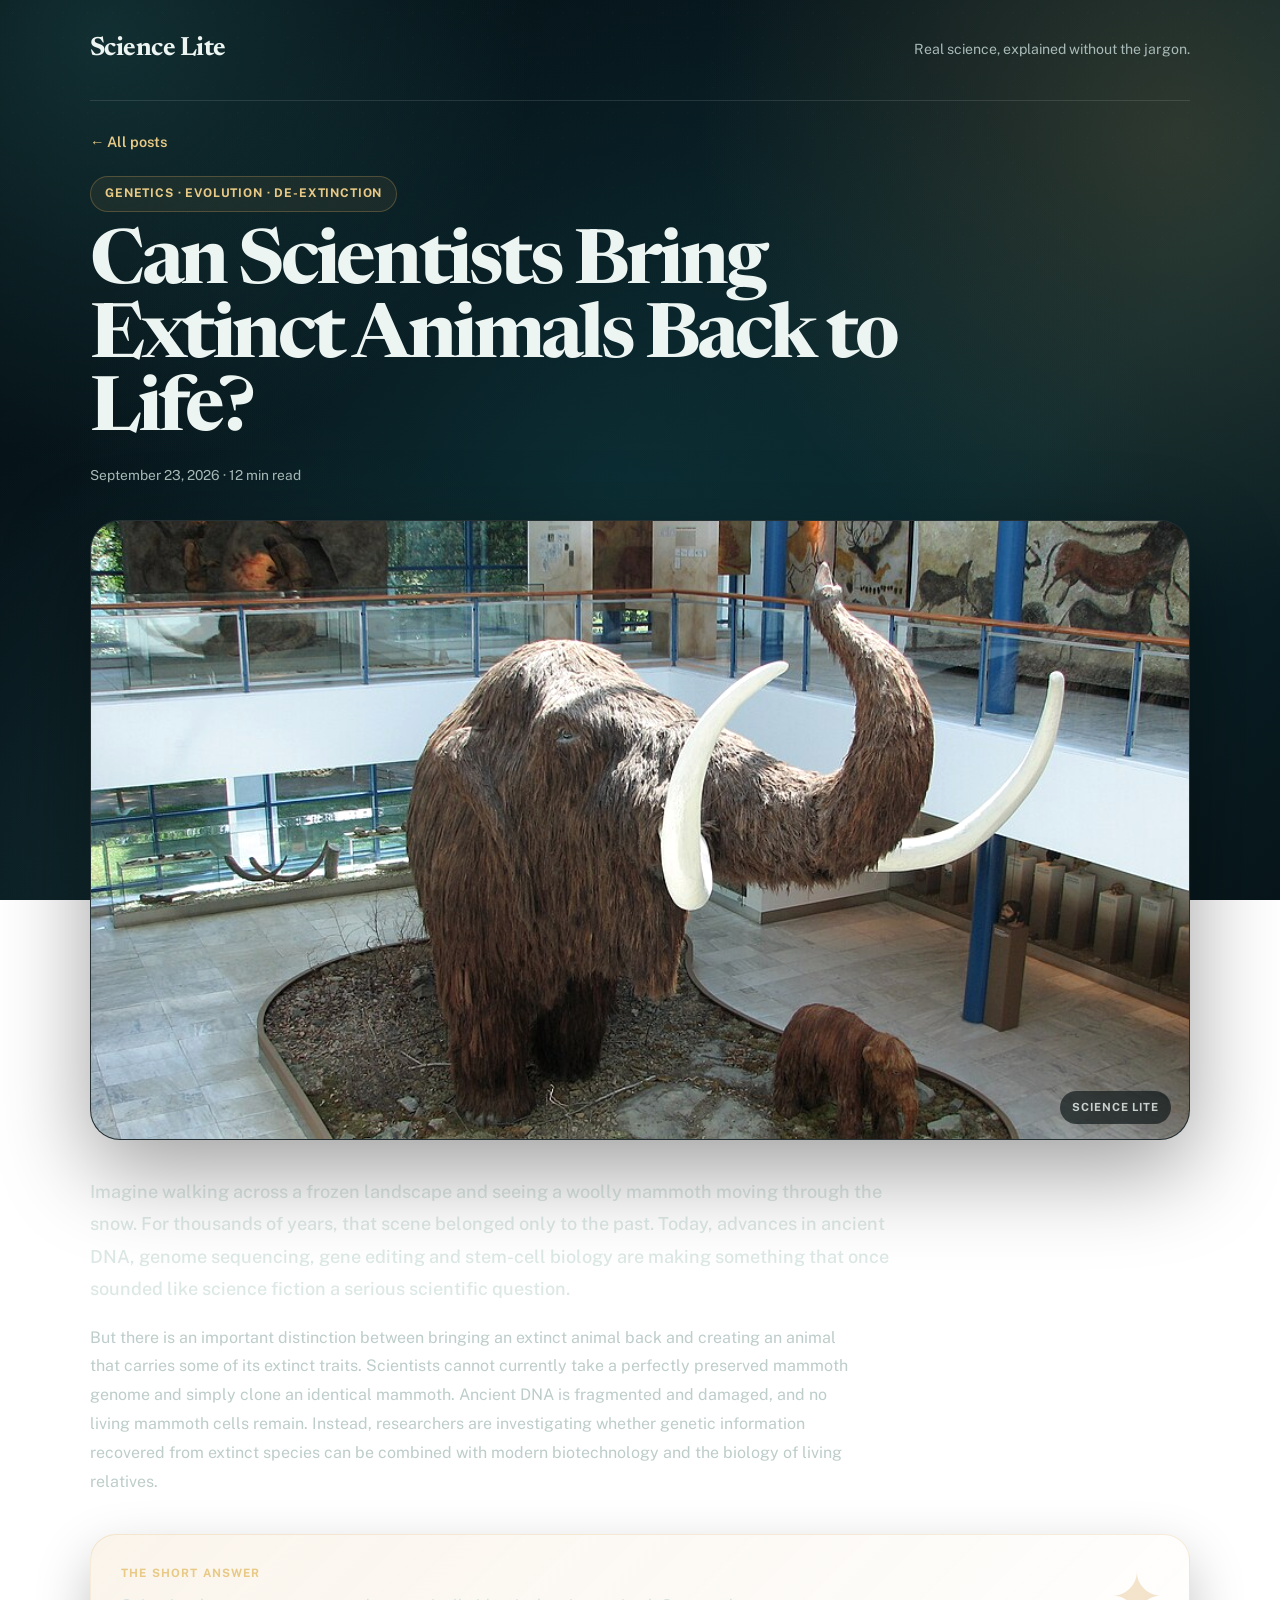
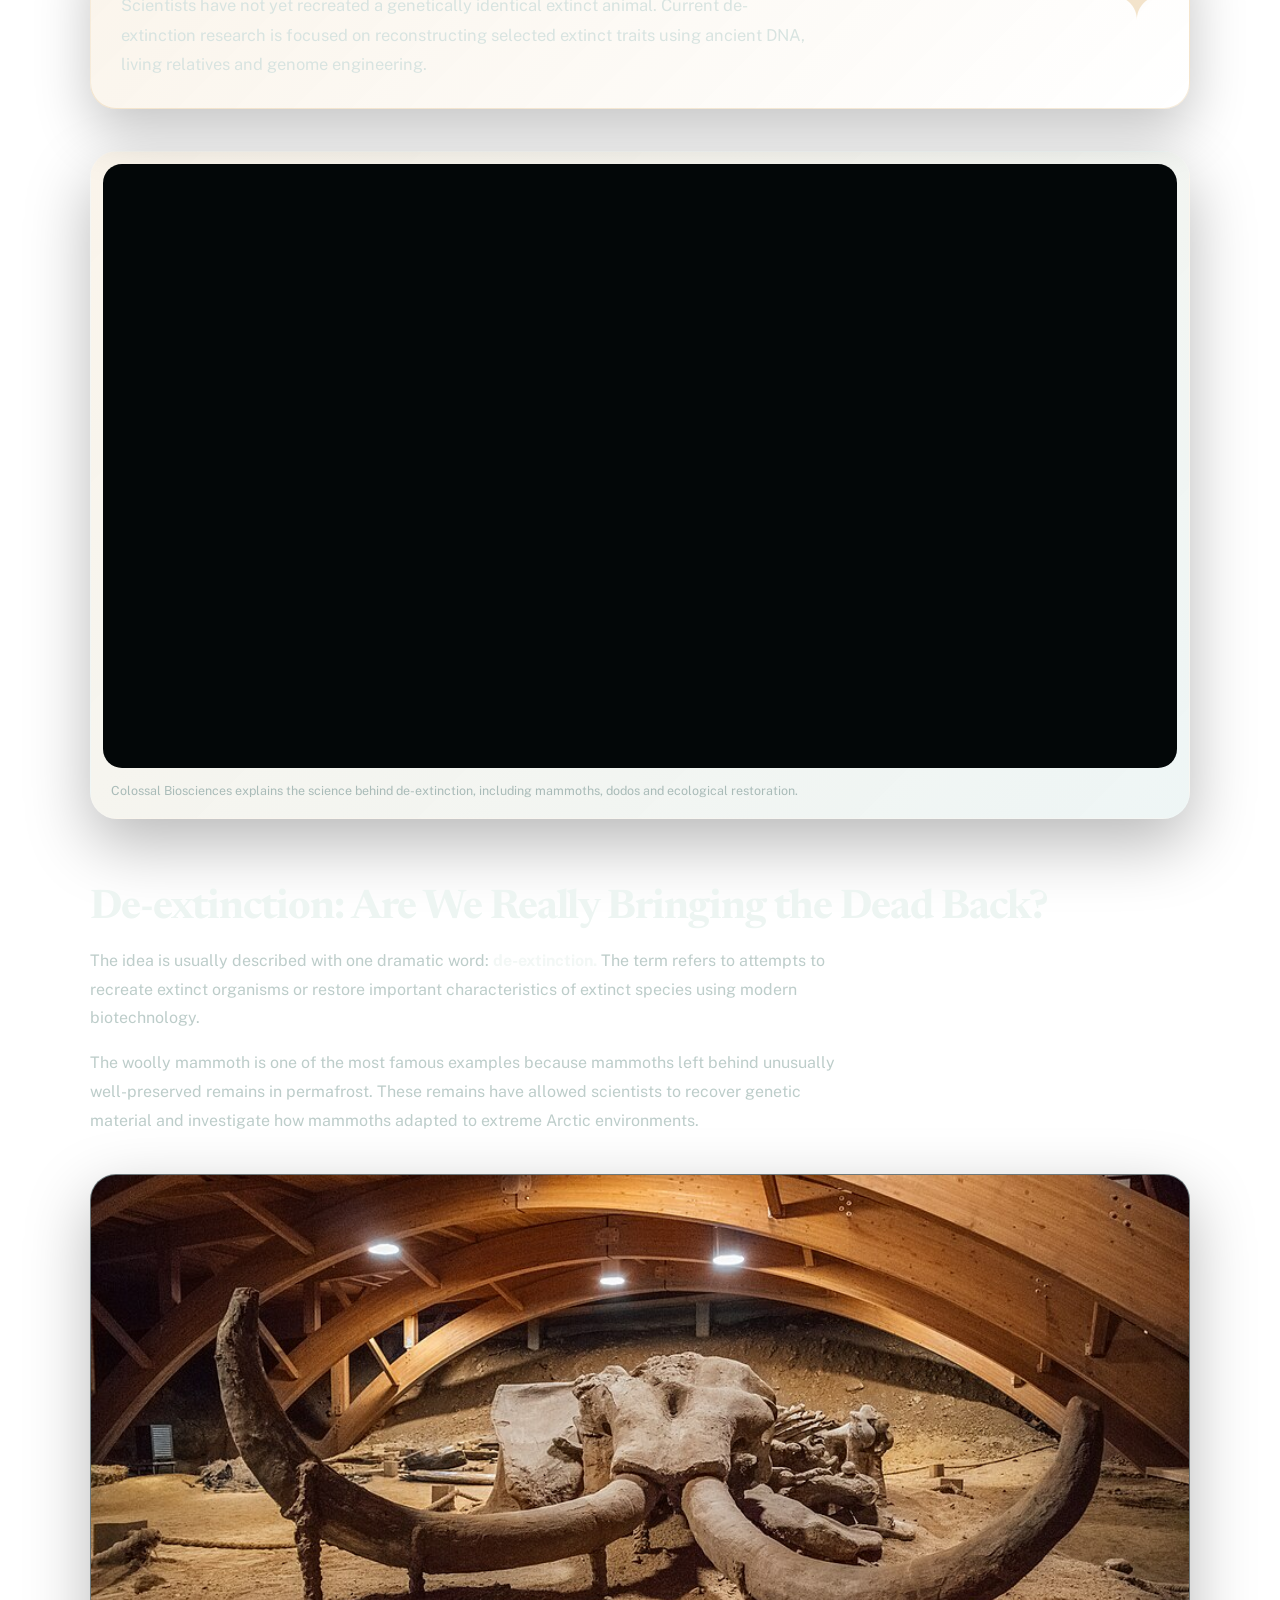
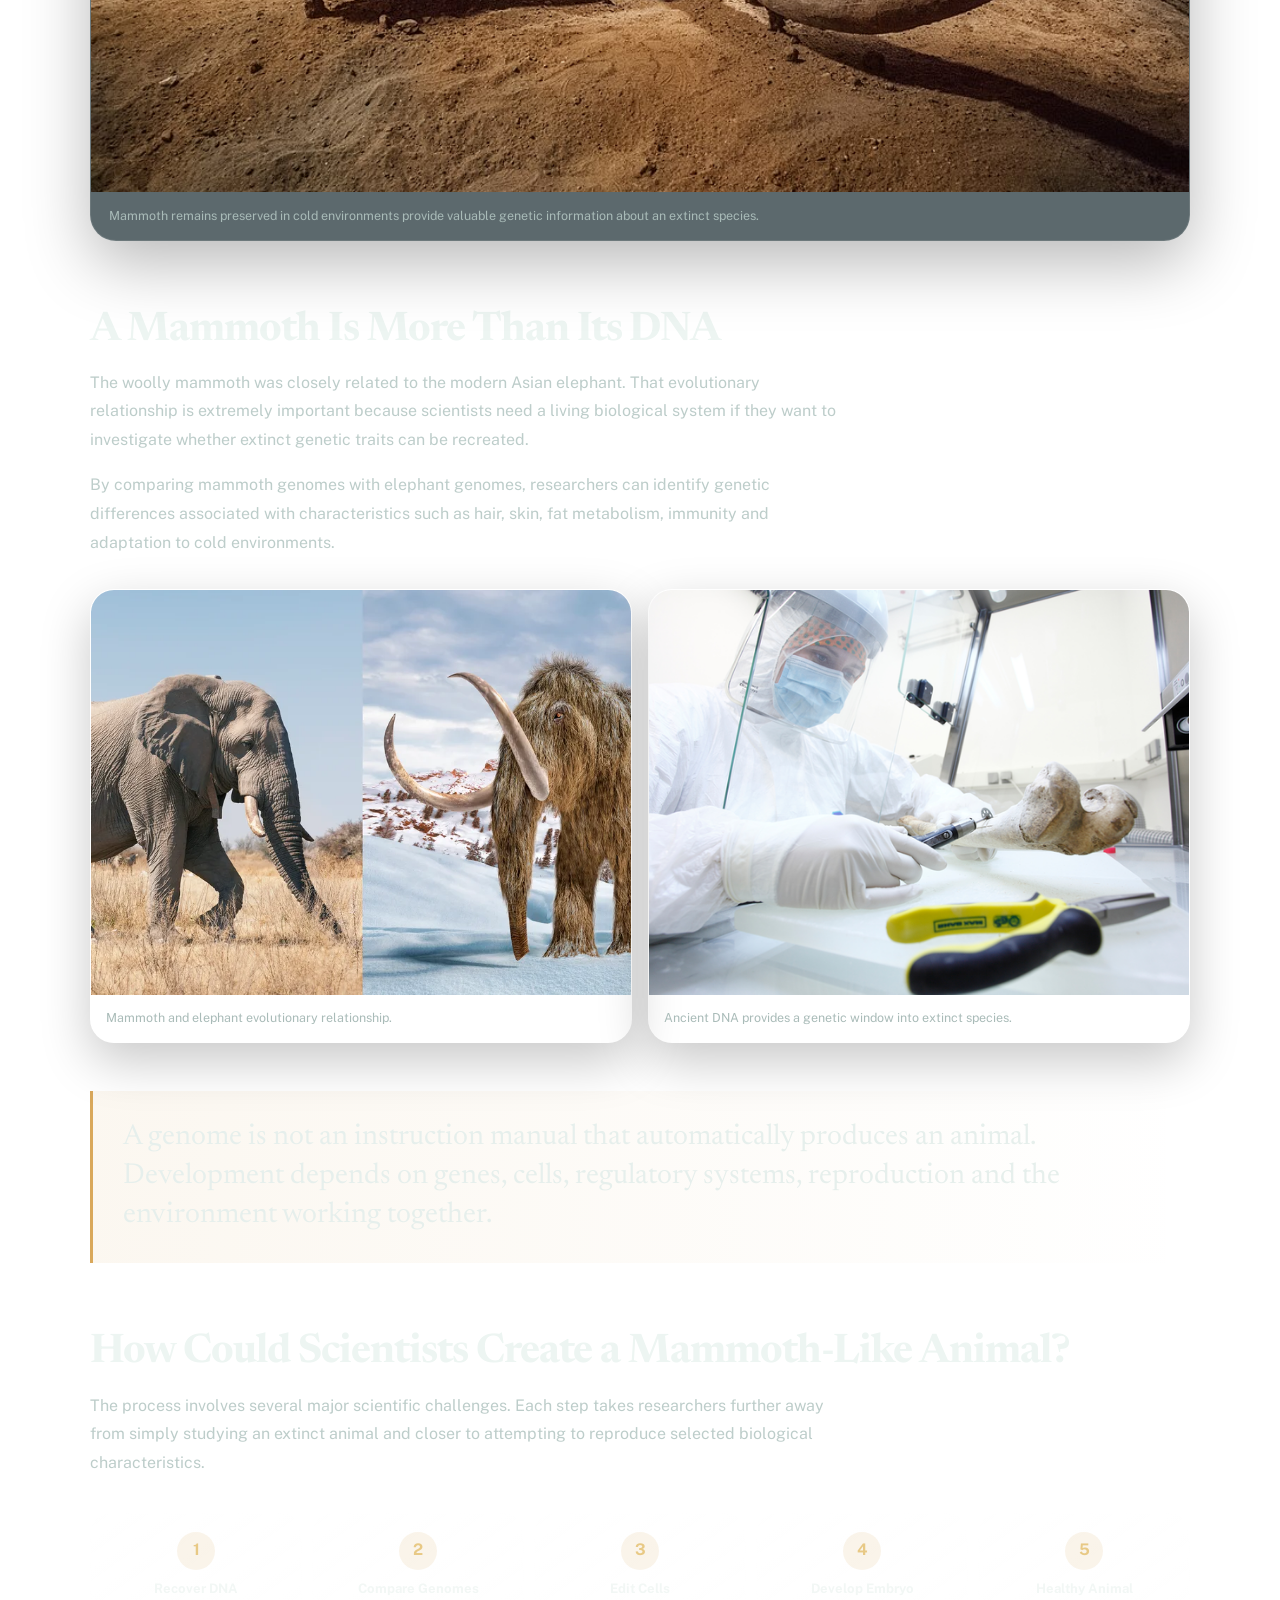
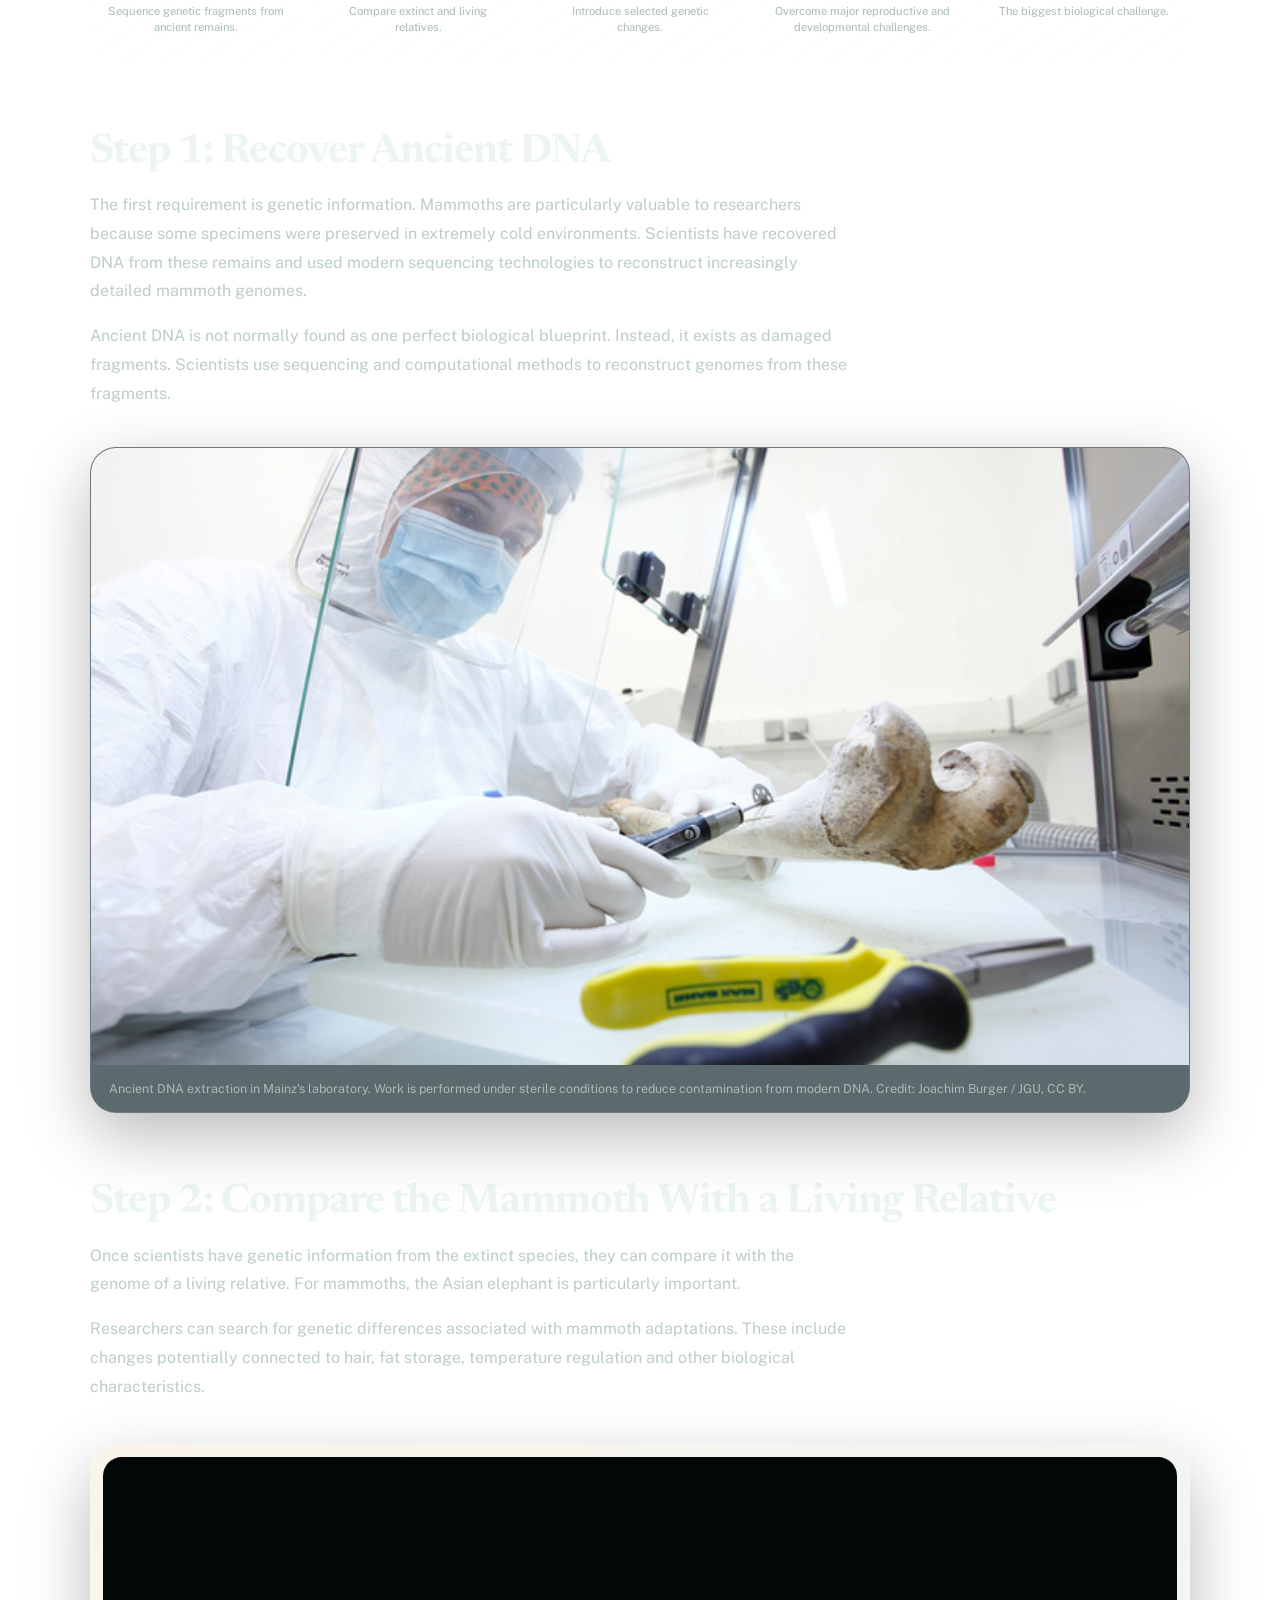
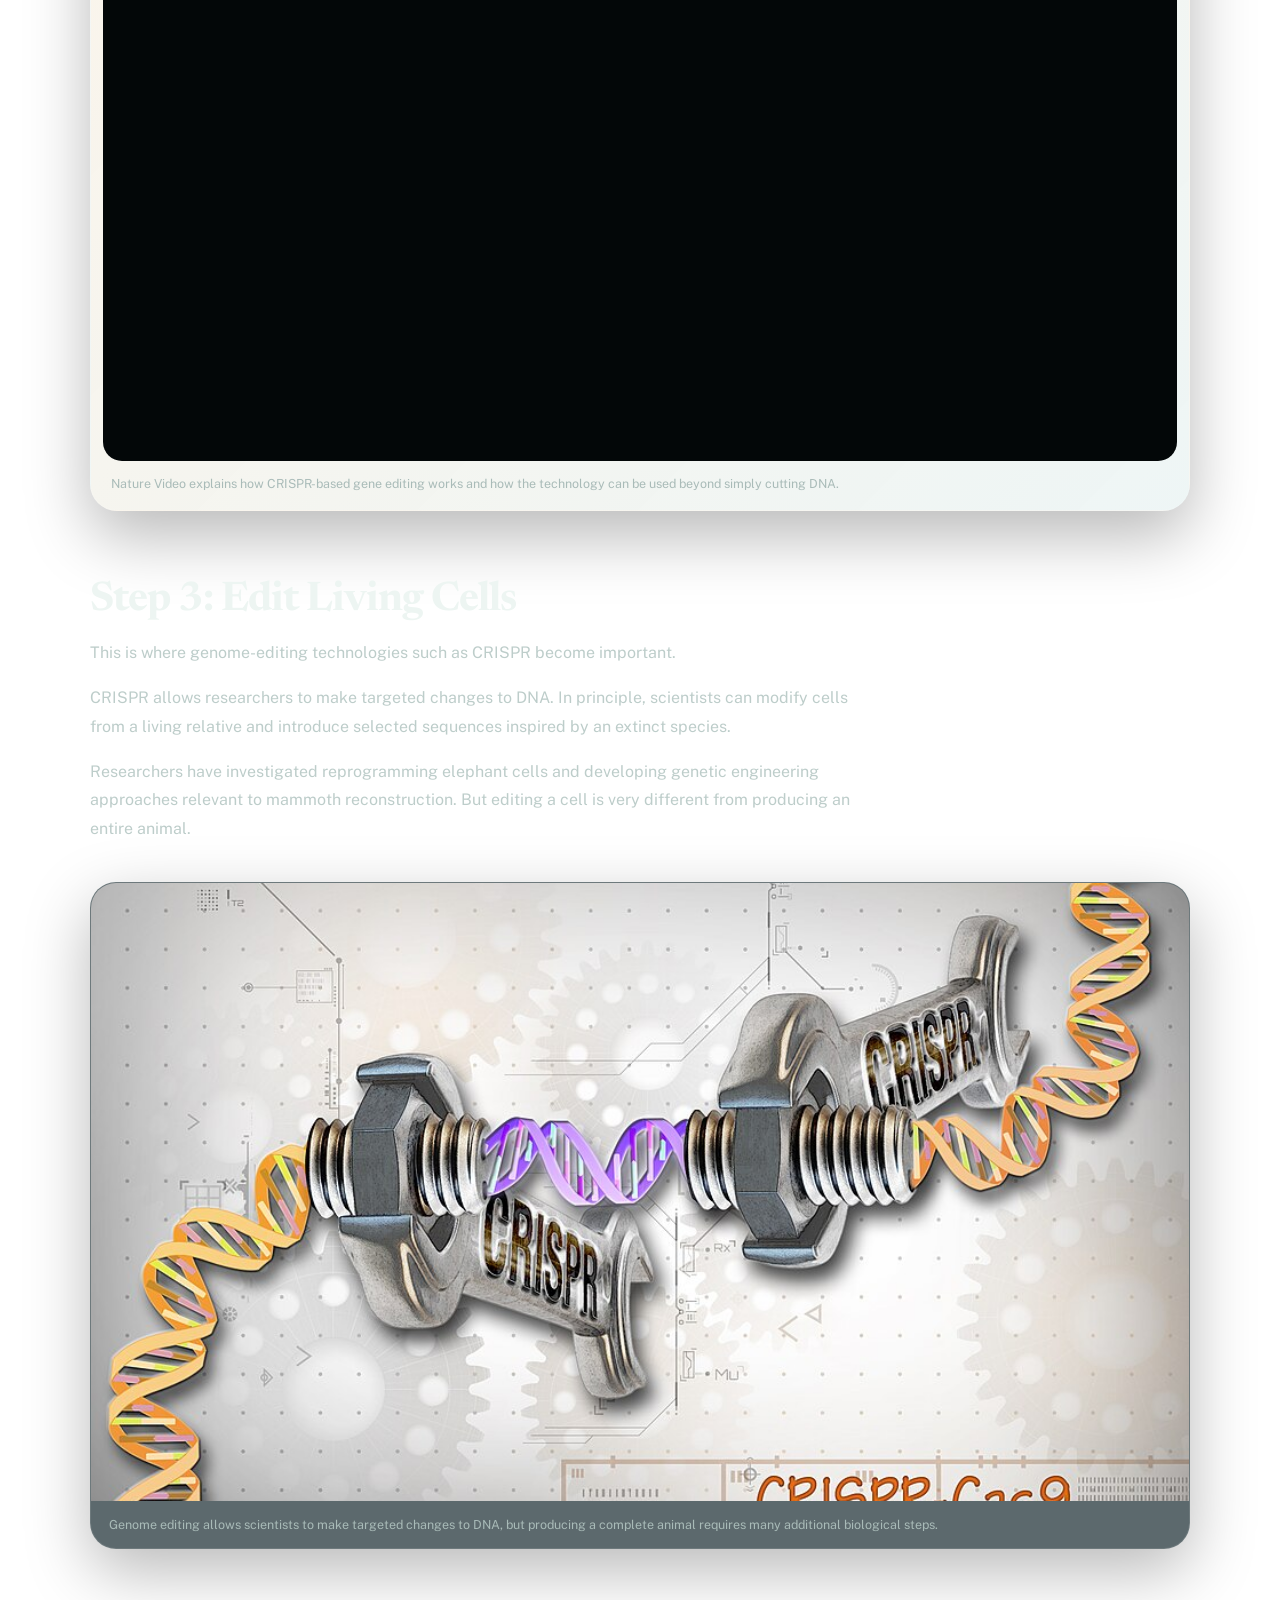
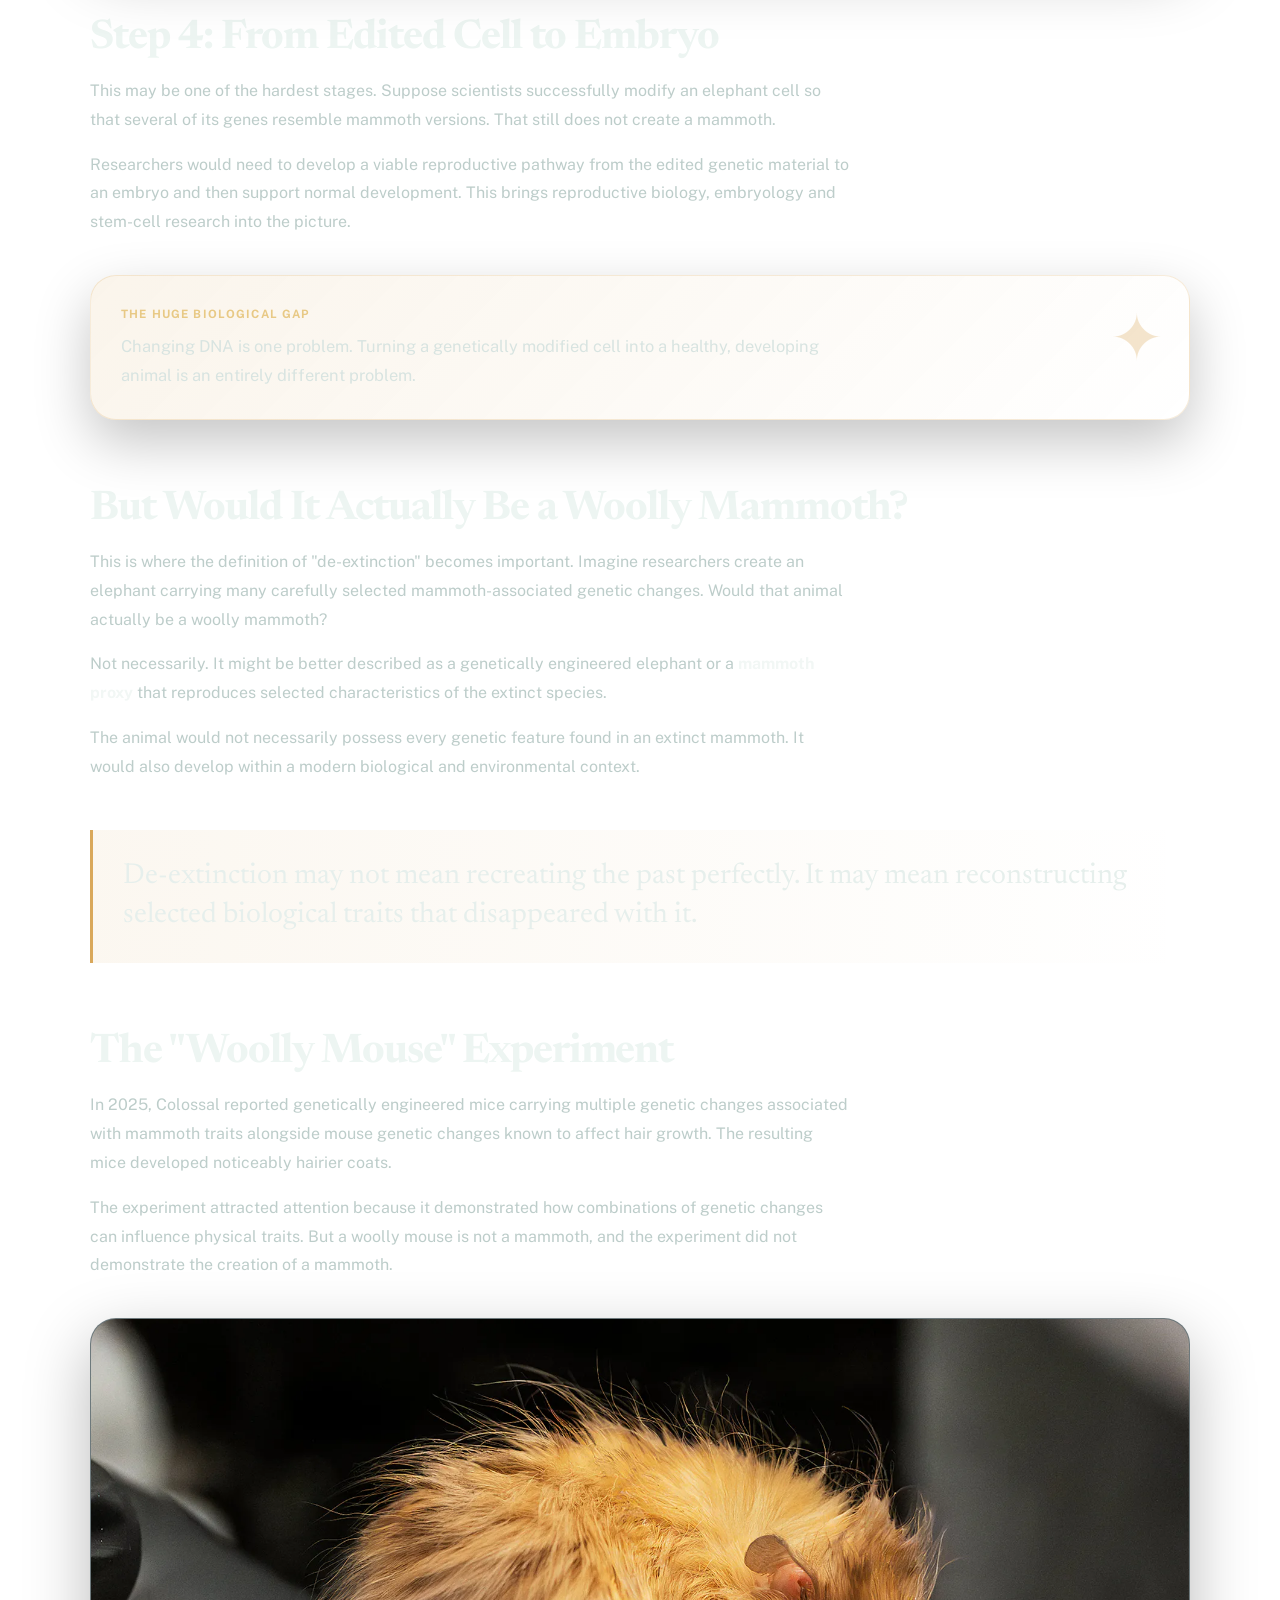
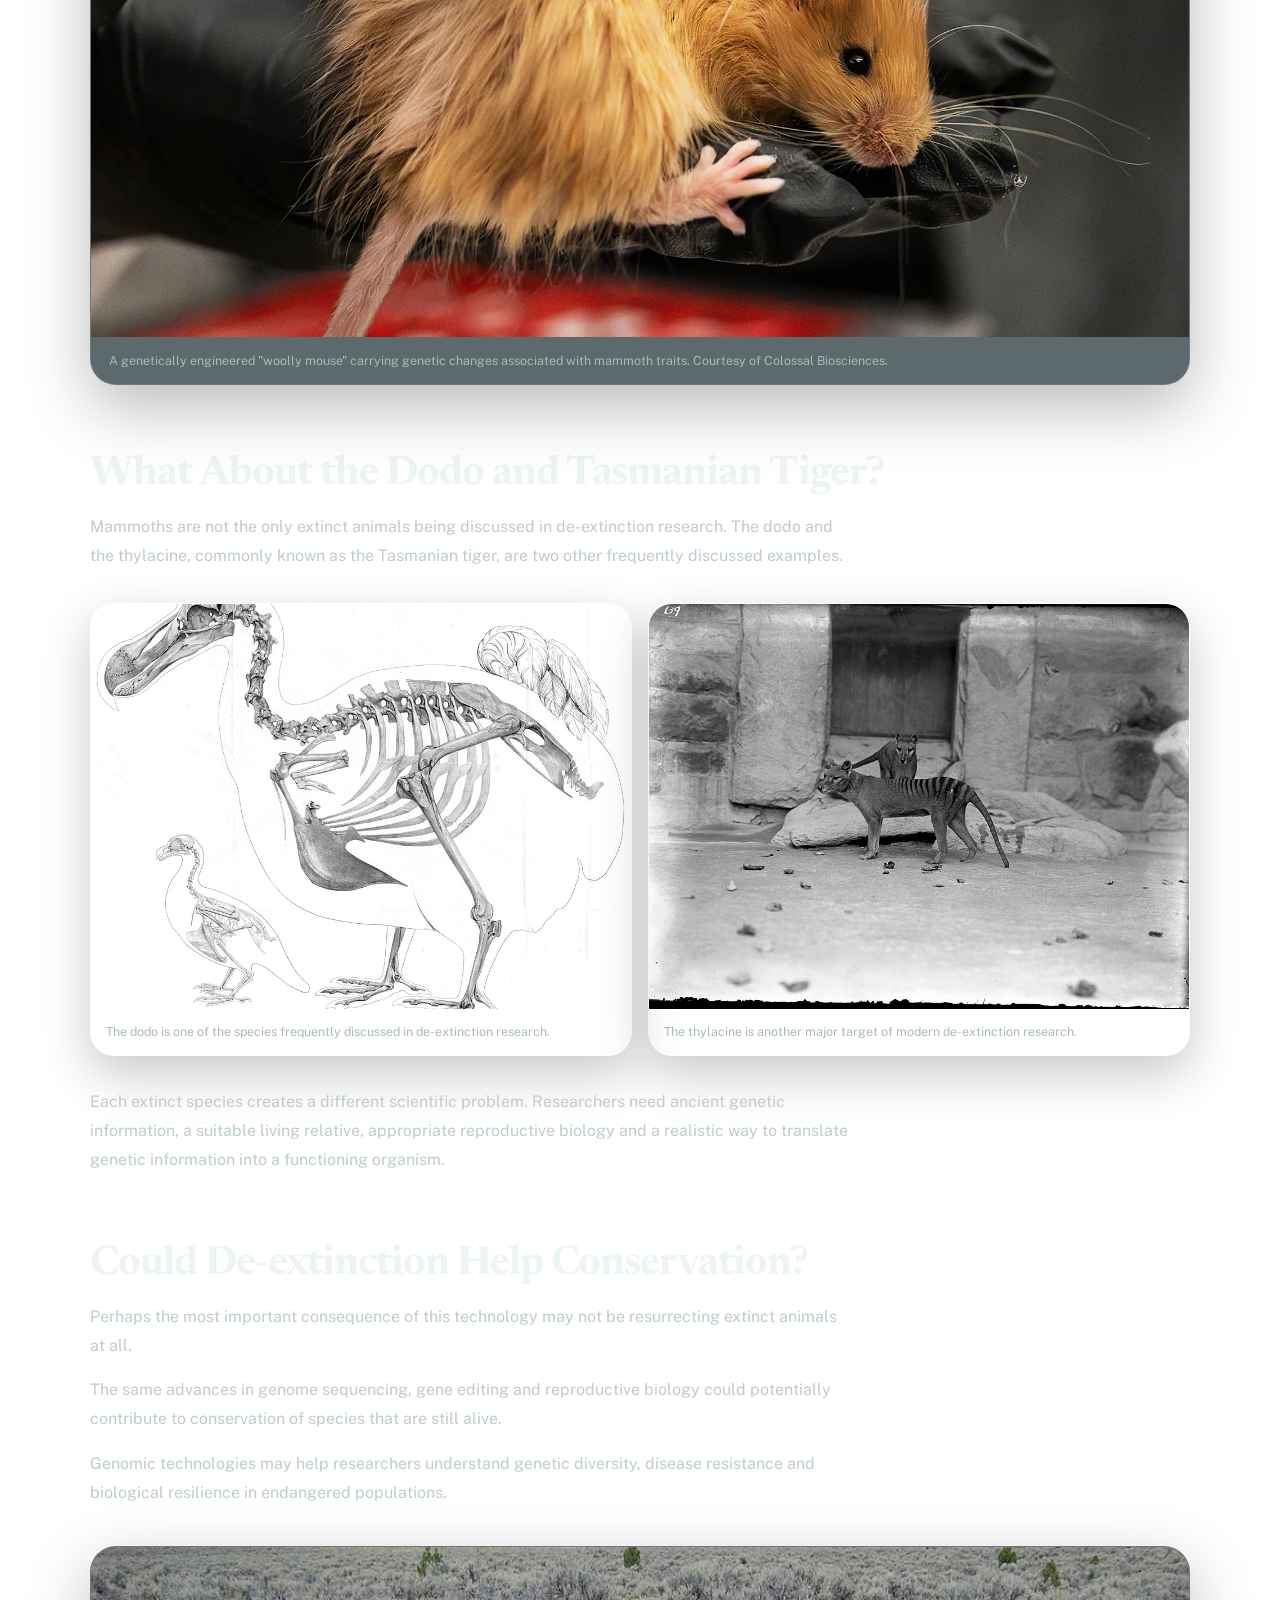
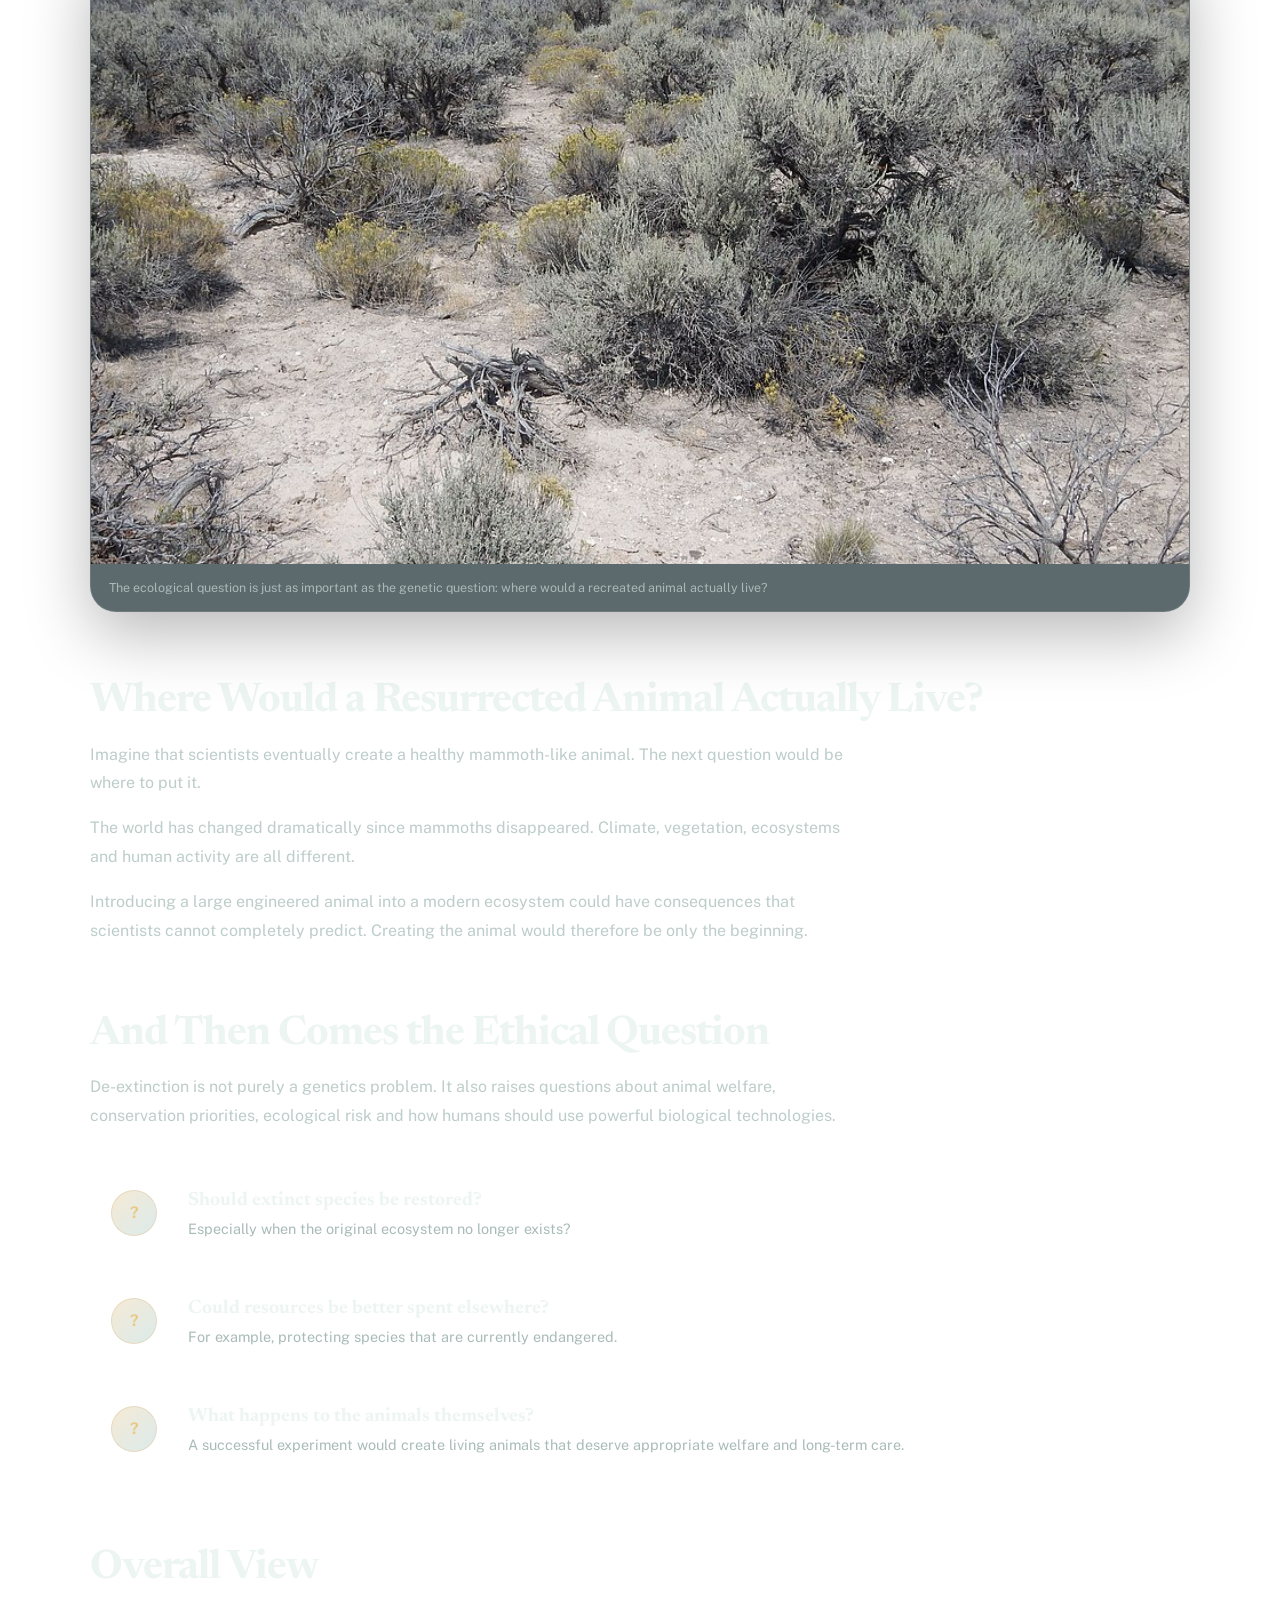
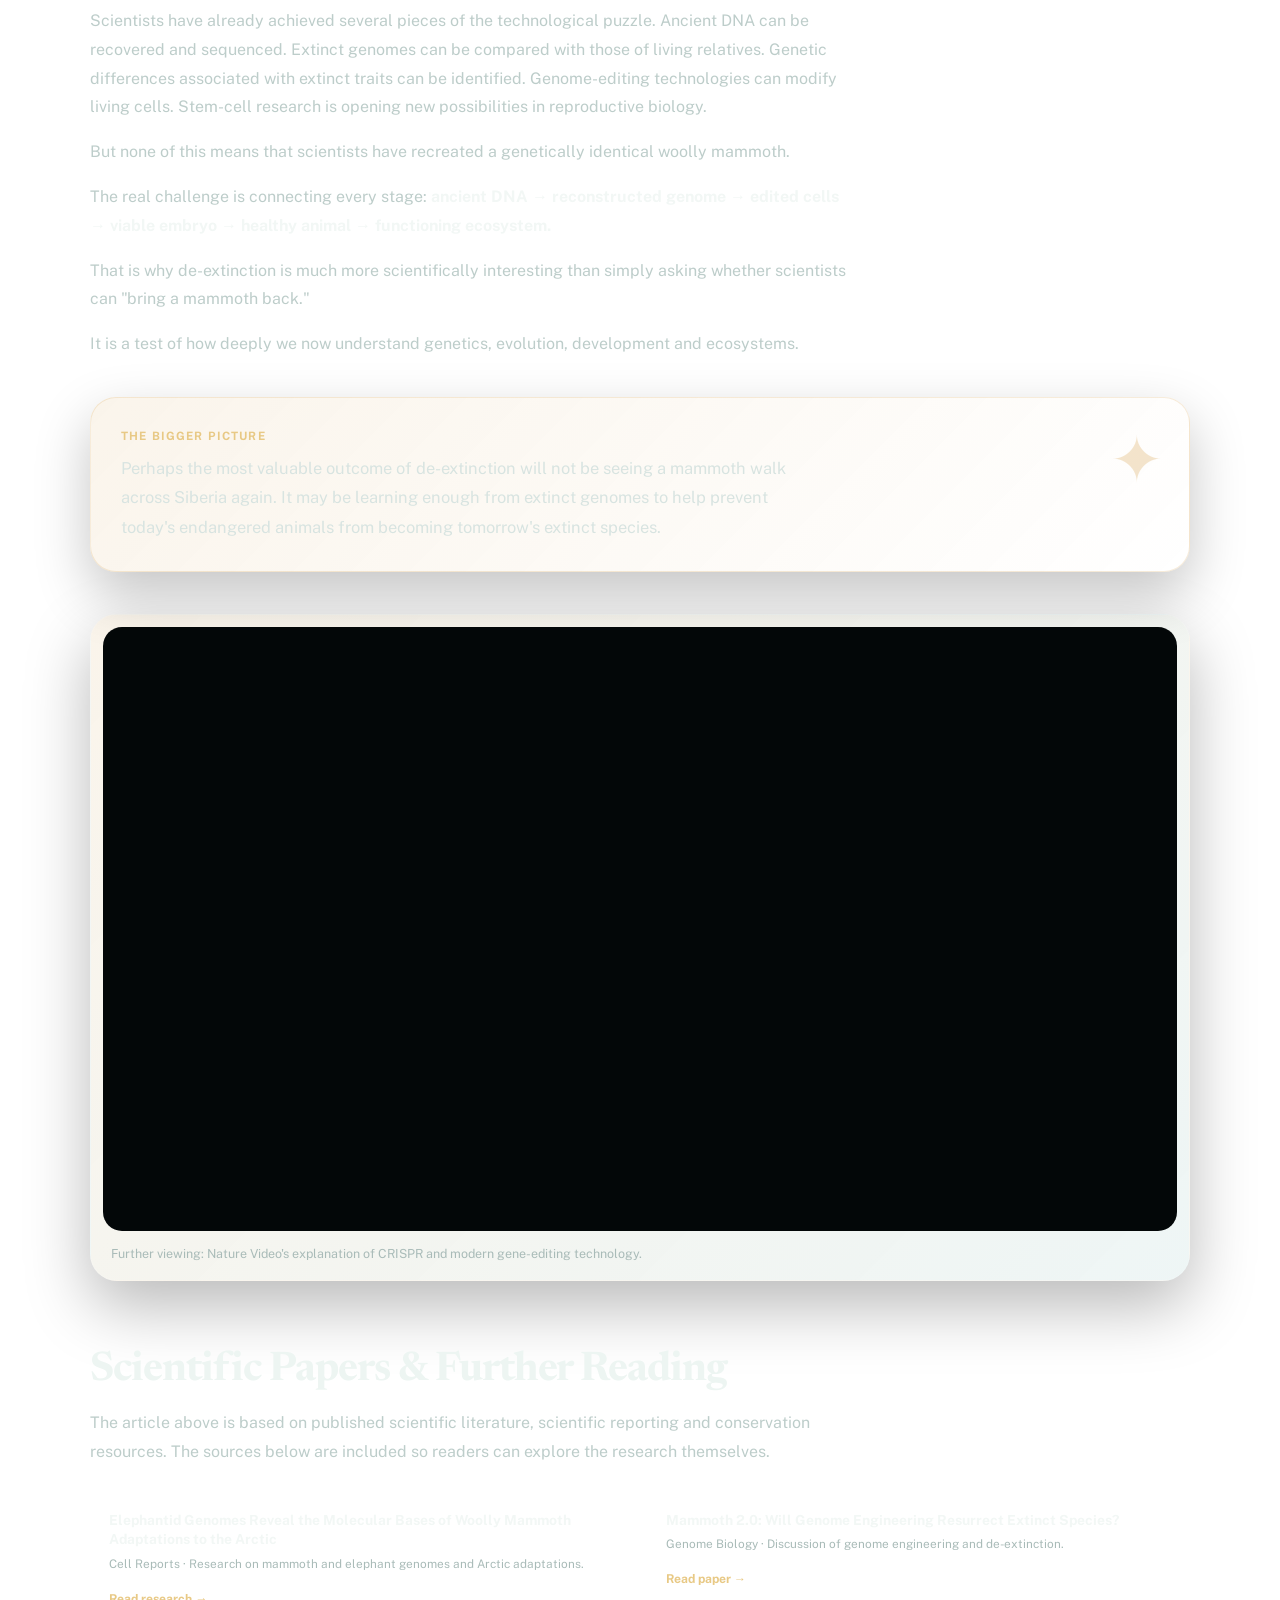
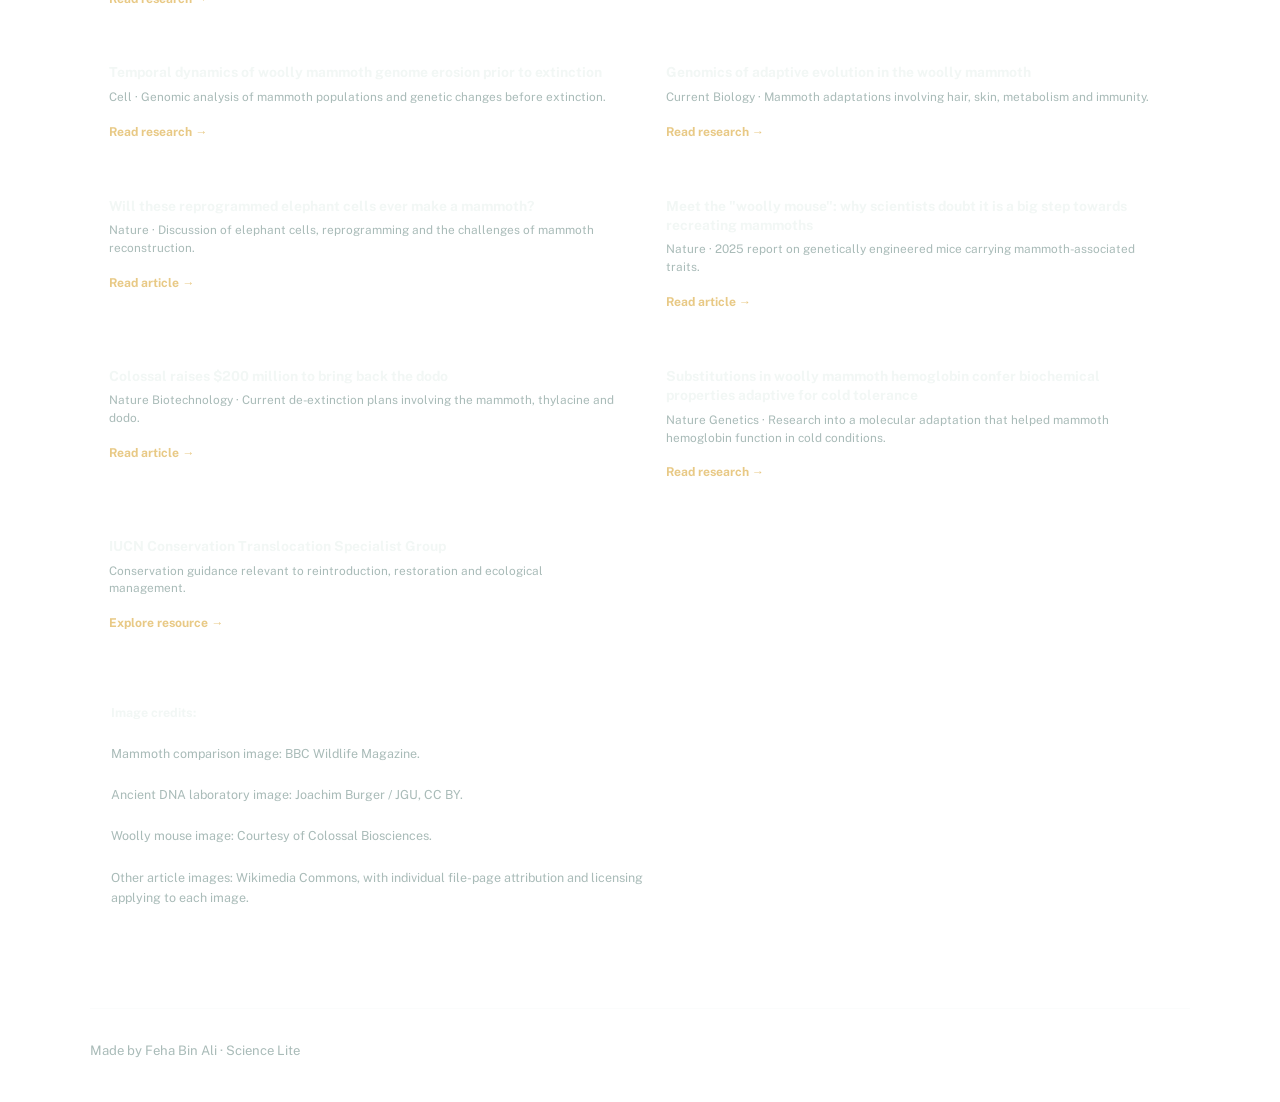
==== commit 095e119a: "Update de-extinction.html" ====
--- a/posts/de-extinction.html
+++ b/posts/de-extinction.html
@@ -6,1187 +6,587 @@
 
   <title>Can Scientists Bring Extinct Animals Back to Life? | Science Lite</title>
 
-  <meta name="description" content="Can scientists really bring extinct animals back to life? Explore the science of ancient DNA, genome editing, mammoths and de-extinction.">
+  <meta
+    name="description"
+    content="Can extinct animals really be brought back to life? Explore ancient DNA, CRISPR, mammoths, woolly mice, dodos, thylacines and the science of de-extinction."
+  >
 
   <link rel="preconnect" href="https://fonts.googleapis.com">
   <link rel="preconnect" href="https://fonts.gstatic.com" crossorigin>
 
-  <link href="https://fonts.googleapis.com/css2?family=Newsreader:opsz,wght@6..72,400;6..72,500;6..72,600;6..72,700&family=Public+Sans:wght@400;500;600;700&display=swap" rel="stylesheet">
+  <link
+    href="https://fonts.googleapis.com/css2?family=Newsreader:opsz,wght@6..72,500;6..72,600;6..72,700&family=Public+Sans:wght@400;500;600;700&display=swap"
+    rel="stylesheet"
+  >
 
   <style>
 
     :root {
-
-      --forest-dark: #071b13;
-      --forest: #0d3023;
-      --hunter: #174d35;
-      --hunter-light: #2d6b4d;
-
-      --cream: #f5f7f1;
-      --white: #ffffff;
-      --soft: #dbe6de;
-      --muted: #a9bbb0;
-
-      --gold: #d8b56a;
-      --gold-light: #efd99b;
-
-      --cyan: #8fc9b0;
-
-      --glass: rgba(10, 38, 27, 0.72);
-      --glass-light: rgba(255,255,255,0.065);
-
-      --line: rgba(232,241,235,0.14);
+      --bg-dark: #071116;
+      --bg-mid: #0c2027;
+      --bg-teal: #10363b;
+
+      --ink: #edf5f2;
+      --ink-soft: #a9bbb8;
+
+      --gold: #d9a85b;
+      --gold-soft: #e8c985;
+
+      --cyan: #79c7c0;
+
+      --glass: rgba(16, 35, 40, 0.68);
+      --glass-light: rgba(255,255,255,0.055);
+
+      --line: rgba(220, 231, 226, 0.13);
 
       --serif: "Newsreader", Georgia, serif;
       --sans: "Public Sans", Arial, sans-serif;
     }
 
-
     * {
       box-sizing: border-box;
     }
 
-
     html {
       scroll-behavior: smooth;
     }
 
-
     body {
-
       margin: 0;
-
-      color: var(--cream);
-
+      color: var(--ink);
       font-family: var(--sans);
-
       line-height: 1.8;
-
       -webkit-font-smoothing: antialiased;
-
       min-height: 100vh;
 
       background:
-
         radial-gradient(
-          circle at 8% 5%,
-          rgba(73,145,105,.30),
+          circle at 8% 4%,
+          rgba(55, 143, 142, 0.25),
           transparent 27rem
         ),
 
         radial-gradient(
-          circle at 92% 12%,
-          rgba(255,255,255,.13),
+          circle at 92% 15%,
+          rgba(210, 161, 83, 0.18),
           transparent 30rem
         ),
 
         radial-gradient(
-          circle at 50% 48%,
-          rgba(38,112,75,.25),
-          transparent 35rem
+          circle at 48% 55%,
+          rgba(24, 102, 107, 0.22),
+          transparent 34rem
         ),
 
         radial-gradient(
-          circle at 15% 92%,
-          rgba(100,155,119,.18),
+          circle at 18% 95%,
+          rgba(65, 116, 111, 0.18),
           transparent 28rem
         ),
 
         linear-gradient(
           135deg,
-          #06140e 0%,
-          #0b271b 28%,
-          #123d29 55%,
-          #1c5137 73%,
-          #0a2117 100%
+          #050d11 0%,
+          #07171d 35%,
+          #0a252b 68%,
+          #08161b 100%
         );
 
       background-attachment: fixed;
     }
 
-
-    /* SUBTLE PAPER / SCIENCE TEXTURE */
-
     body::before {
-
       content: "";
 
       position: fixed;
-
       inset: 0;
-
       pointer-events: none;
-
-      z-index: 0;
-
-      opacity: .13;
+      opacity: 0.18;
 
       background-image:
-
         radial-gradient(
-          rgba(255,255,255,.5) .7px,
-          transparent .7px
+          rgba(220, 231, 226, 0.18) 1px,
+          transparent 1px
         );
 
-      background-size: 18px 18px;
+      background-size: 25px 25px;
 
       mask-image:
         linear-gradient(
           to bottom,
-          black,
-          transparent 90%
+          rgba(0,0,0,.7),
+          transparent 75%
         );
     }
 
-
-    body::after {
-
-      content: "";
-
-      position: fixed;
-
-      inset: 0;
-
-      pointer-events: none;
-
-      z-index: 0;
-
-      opacity: .035;
-
-      background-image:
-        linear-gradient(
-          115deg,
-          transparent 0%,
-          rgba(255,255,255,.8) 45%,
-          transparent 55%
-        );
-
-      background-size: 700px 700px;
-    }
-
-
     .wrap {
-
-      position: relative;
-
-      z-index: 1;
-
-      width: min(
-        1100px,
-        calc(100% - 36px)
-      );
-
+      width: min(1100px, calc(100% - 36px));
       margin: 0 auto;
     }
 
-
-    /* HEADER */
-
     .site-header {
-
       display: flex;
-
       align-items: center;
-
       justify-content: space-between;
-
       gap: 20px;
-
       padding: 26px 0;
-
       border-bottom: 1px solid var(--line);
     }
 
-
     .site-title {
-
       margin: 0;
-
       font-family: var(--serif);
-
       font-size: 1.65rem;
-
       font-weight: 700;
-
-      letter-spacing: -.02em;
-    }
-
+      letter-spacing: -0.02em;
+    }
 
     .site-title a {
-
-      color: var(--cream);
-
+      color: var(--ink);
       text-decoration: none;
     }
 
-
     .site-tagline {
-
       margin: 0;
-
-      color: var(--muted);
-
+      color: var(--ink-soft);
       font-size: .88rem;
-
       text-align: right;
     }
 
-
     .back-link {
-
       display: inline-flex;
-
       align-items: center;
-
       gap: 7px;
-
       margin: 28px 0 22px;
-
-      color: var(--gold-light);
-
+      color: var(--gold-soft);
       text-decoration: none;
-
       font-size: .9rem;
-
       font-weight: 600;
     }
 
-
     .back-link:hover {
-
       text-decoration: underline;
     }
 
-
     article {
-
       padding-bottom: 80px;
     }
 
-
-    /* TAG */
-
     .tag {
-
       display: inline-block;
-
-      padding: 7px 15px;
-
-      border: 1px solid rgba(216,181,106,.35);
-
+      padding: 6px 14px;
+      border: 1px solid rgba(217,168,91,.28);
       border-radius: 999px;
-
-      background: rgba(216,181,106,.10);
-
-      color: var(--gold-light);
-
-      font-size: .74rem;
-
+      background: rgba(217,168,91,.08);
+      color: var(--gold-soft);
+      font-size: .75rem;
       font-weight: 700;
-
-      letter-spacing: .08em;
-
+      letter-spacing: .07em;
       text-transform: uppercase;
     }
-
-
-    /* HEADINGS */
 
     h1,
     h2,
     h3,
     h4 {
-
       font-family: var(--serif);
-
-      color: var(--cream);
-    }
-
-
-    /* FANCY TITLE */
+      color: var(--ink);
+    }
 
     h1 {
-
-      max-width: 950px;
-
-      margin: 20px 0 15px;
+      max-width: 900px;
+      margin: 17px 0 13px;
 
       font-size: clamp(
-        2.7rem,
-        7vw,
-        5.4rem
+        2.5rem,
+        6vw,
+        4.7rem
       );
 
-      line-height: .94;
-
-      letter-spacing: -.055em;
-
-      text-wrap: balance;
-    }
-
-
-    h1 .title-white {
-
-      color: #f4f7f1;
-    }
-
-
-    h1 .title-green {
-
-      color: #9ed2b2;
-    }
-
-
-    h1 .title-gold {
-
-      color: var(--gold-light);
-    }
-
+      line-height: .98;
+      letter-spacing: -.045em;
+    }
 
     h2 {
-
-      margin: 72px 0 17px;
+      margin: 68px 0 15px;
 
       font-size: clamp(
-        1.9rem,
+        1.85rem,
         4vw,
-        2.7rem
+        2.55rem
       );
 
-      line-height: 1.06;
-
-      letter-spacing: -.03em;
-    }
-
+      line-height: 1.08;
+      letter-spacing: -.025em;
+    }
 
     h3 {
-
       margin: 0 0 8px;
-
-      font-size: 1.5rem;
-
+      font-size: 1.55rem;
       line-height: 1.15;
     }
 
-
     .post-meta {
-
-      margin: 0 0 30px;
-
-      color: var(--muted);
-
+      margin: 0 0 28px;
+      color: var(--ink-soft);
       font-size: .86rem;
     }
 
-
     .lede {
-
       max-width: 76ch;
-
-      margin: 0 0 20px;
-
-      color: #e7eee9;
-
-      font-size: 1.15rem;
-
+      margin: 0 0 18px;
+      font-size: 1.13rem;
+      color: #dce8e5;
       font-weight: 500;
     }
 
-
     article > p:not(.lede):not(.post-meta) {
-
       max-width: 76ch;
-
-      color: #c4d2c9;
-
+      color: #bdcdca;
       font-size: 1rem;
     }
 
-
     strong {
-
-      color: #f5f8f4;
-    }
-
-
-    /* HERO */
+      color: #f2f7f5;
+    }
 
     .hero-cover {
-
       position: relative;
-
       overflow: hidden;
-
-      margin: 32px 0 38px;
+      margin: 32px 0 36px;
 
       border-radius: 30px;
-
-      border: 1px solid rgba(255,255,255,.13);
-
-      background: #081b12;
+      border: 1px solid rgba(255,255,255,.11);
+      background: #09161a;
 
       box-shadow:
-        0 30px 90px rgba(0,0,0,.42);
-    }
-
+        0 30px 90px rgba(0,0,0,.38);
+    }
 
     .hero-cover img {
-
       display: block;
-
       width: 100%;
-
       aspect-ratio: 16 / 9;
-
       object-fit: cover;
-
-      filter:
-        saturate(.88)
-        contrast(1.06);
-    }
-
+      filter: saturate(.92) contrast(1.04);
+    }
 
     .hero-cover::after {
-
       content: "SCIENCE LITE";
 
       position: absolute;
-
       right: 18px;
-
       bottom: 15px;
 
       padding: 6px 12px;
-
       border-radius: 999px;
 
-      background: rgba(4,20,13,.70);
-
-      color: rgba(245,250,246,.82);
+      background: rgba(4,13,16,.62);
+      color: rgba(240,247,244,.8);
 
       backdrop-filter: blur(14px);
 
       font-size: .7rem;
-
       font-weight: 700;
-
       letter-spacing: .08em;
     }
 
-
-    /* IMAGE */
-
     .visual {
-
-      margin: 40px 0;
-
+      margin: 38px 0;
       overflow: hidden;
 
       border-radius: 26px;
-
-      border: 1px solid rgba(255,255,255,.11);
-
+      border: 1px solid rgba(255,255,255,.10);
       background: var(--glass);
 
       box-shadow:
-        0 22px 65px rgba(0,0,0,.30);
+        0 22px 65px rgba(0,0,0,.28);
 
       backdrop-filter: blur(18px);
     }
 
-
     .visual img {
-
       display: block;
-
       width: 100%;
-
       aspect-ratio: 16 / 9;
-
       object-fit: cover;
     }
 
-
     .visual figcaption {
-
       padding: 14px 18px;
-
-      color: var(--muted);
-
+      color: var(--ink-soft);
       font-size: .78rem;
-
       line-height: 1.55;
     }
 
-
-    /* IMAGE GRID */
-
     .image-grid {
-
       display: grid;
-
-      grid-template-columns:
-        repeat(2, 1fr);
-
+      grid-template-columns: repeat(2, 1fr);
       gap: 16px;
-
-      margin: 34px 0;
-    }
-
+      margin: 32px 0;
+    }
 
     .image-card {
-
       overflow: hidden;
 
       border-radius: 24px;
-
       border: 1px solid rgba(255,255,255,.10);
 
+      background: rgba(255,255,255,.045);
+
+      box-shadow:
+        0 18px 50px rgba(0,0,0,.22);
+    }
+
+    .image-card img {
+      width: 100%;
+      display: block;
+      aspect-ratio: 4 / 3;
+      object-fit: cover;
+    }
+
+    .image-card p {
+      margin: 0;
+      padding: 12px 15px;
+      color: var(--ink-soft);
+      font-size: .78rem;
+    }
+
+    .video-card {
+      margin: 42px 0;
+      padding: 12px;
+
+      border-radius: 27px;
+
       background:
-        rgba(255,255,255,.045);
-
-      box-shadow:
-        0 18px 50px rgba(0,0,0,.25);
-    }
-
-
-    .image-card img {
-
-      width: 100%;
-
-      display: block;
-
-      aspect-ratio: 4 / 3;
-
-      object-fit: cover;
-    }
-
-
-    .image-card p {
-
-      margin: 0;
-
-      padding: 12px 15px;
-
-      color: var(--muted);
-
-      font-size: .78rem;
-    }
-
-
-    /* VIDEO */
-
-    .video-card {
-
-      margin: 44px 0;
-
-      padding: 12px;
-
-      border-radius: 27px;
-
-      background:
-
         linear-gradient(
           135deg,
-          rgba(216,181,106,.12),
-          rgba(72,145,102,.12)
+          rgba(217,168,91,.12),
+          rgba(67,151,148,.09)
         );
 
-      border: 1px solid rgba(255,255,255,.11);
+      border: 1px solid rgba(255,255,255,.10);
 
       box-shadow:
-        0 25px 65px rgba(0,0,0,.30);
-    }
-
+        0 25px 65px rgba(0,0,0,.28);
+    }
 
     .video-frame {
-
       position: relative;
-
       overflow: hidden;
-
       border-radius: 19px;
-
       aspect-ratio: 16 / 9;
-
-      background: #020805;
-    }
-
+      background: #030708;
+    }
 
     .video-frame iframe {
-
       position: absolute;
-
       inset: 0;
-
       width: 100%;
-
       height: 100%;
-
       border: 0;
     }
 
-
     .video-caption {
-
       padding: 12px 8px 3px;
-
-      color: var(--muted);
-
+      color: var(--ink-soft);
       font-size: .78rem;
     }
 
-
-    /* FACT CARD */
-
     .fact-card {
-
       position: relative;
-
-      margin: 40px 0;
-
-      padding: 30px;
-
+      margin: 38px 0;
+      padding: 28px 30px;
       overflow: hidden;
 
-      border-radius: 27px;
-
-      border: 1px solid rgba(216,181,106,.25);
+      border-radius: 26px;
+      border: 1px solid rgba(217,168,91,.22);
 
       background:
-
         linear-gradient(
           135deg,
-          rgba(216,181,106,.13),
-          rgba(255,255,255,.045)
+          rgba(217,168,91,.12),
+          rgba(255,255,255,.035)
         );
 
       box-shadow:
-        0 22px 55px rgba(0,0,0,.25);
-    }
-
+        0 22px 55px rgba(0,0,0,.23);
+    }
 
     .fact-card::before {
-
       content: "✦";
 
       position: absolute;
-
       right: 25px;
-
-      top: 8px;
-
-      color: rgba(216,181,106,.28);
-
+      top: 12px;
+
+      color: rgba(217,168,91,.3);
       font-size: 4rem;
-
       font-family: var(--serif);
     }
 
-
     .fact-card .label {
-
       display: block;
-
       margin-bottom: 7px;
 
-      color: var(--gold-light);
+      color: var(--gold-soft);
 
       font-size: .72rem;
-
       font-weight: 700;
-
       letter-spacing: .1em;
-
       text-transform: uppercase;
     }
 
-
     .fact-card p {
-
       max-width: 70ch;
-
       margin: 0;
-
-      color: #e0e9e3;
-
+      color: #d8e4e1;
       font-size: 1.03rem;
     }
 
-
-    /* PULL QUOTE */
-
     .pullquote {
-
-      margin: 50px 0;
-
-      padding: 30px;
+      margin: 48px 0;
+      padding: 28px 30px;
 
       border-left: 3px solid var(--gold);
 
-      color: #e8eee9;
+      color: #e6efec;
 
       font-family: var(--serif);
 
       font-size: clamp(
         1.35rem,
         3vw,
-        1.85rem
+        1.8rem
       );
 
       line-height: 1.35;
 
       background:
-
         linear-gradient(
           90deg,
-          rgba(216,181,106,.10),
+          rgba(217,168,91,.09),
           transparent
         );
     }
 
-
-    /* =====================================================
-       INTERACTIVE DE-EXTINCTION SECTION
-       ===================================================== */
-
-    .interactive-intro {
-
-      max-width: 760px;
-
-      margin-bottom: 25px;
-    }
-
-
-    .click-note {
-
-      display: inline-flex;
-
-      align-items: center;
-
-      gap: 8px;
-
-      margin: 5px 0 25px;
-
-      padding: 7px 12px;
-
-      border-radius: 999px;
-
-      background: rgba(143,201,176,.10);
-
-      border: 1px solid rgba(143,201,176,.20);
-
-      color: #b9dcca;
-
-      font-size: .72rem;
-
-      font-weight: 700;
-
-      letter-spacing: .04em;
-    }
-
-
-    .click-note::before {
-
-      content: "↘";
-
-      font-size: .9rem;
-    }
-
-
-    .interactive-flow {
-
+    .timeline {
+      margin: 38px 0;
       display: grid;
-
-      gap: 13px;
-
-      margin: 30px 0 40px;
-    }
-
-
-    .flow-item {
-
-      overflow: hidden;
-
-      border-radius: 23px;
-
-      border: 1px solid rgba(255,255,255,.10);
+      gap: 14px;
+    }
+
+    .timeline-item {
+      display: grid;
+      grid-template-columns: 60px 1fr;
+      gap: 17px;
+
+      padding: 20px;
+
+      border-radius: 22px;
+      border: 1px solid rgba(255,255,255,.08);
+
+      background: rgba(255,255,255,.045);
+    }
+
+    .timeline-number {
+      display: grid;
+      place-items: center;
+
+      width: 46px;
+      height: 46px;
+
+      border-radius: 50%;
 
       background:
-
         linear-gradient(
           135deg,
+          rgba(217,168,91,.25),
+          rgba(75,158,153,.20)
+        );
+
+      border: 1px solid rgba(217,168,91,.25);
+
+      color: var(--gold-soft);
+      font-weight: 700;
+    }
+
+    .timeline-item h3 {
+      margin: 0 0 4px;
+      font-size: 1.2rem;
+    }
+
+    .timeline-item p {
+      margin: 0;
+      color: var(--ink-soft);
+      font-size: .9rem;
+    }
+
+    .flow {
+      display: grid;
+      grid-template-columns: repeat(5, 1fr);
+      gap: 10px;
+      margin: 35px 0;
+    }
+
+    .flow-card {
+      min-height: 150px;
+      padding: 18px 13px;
+      text-align: center;
+
+      border-radius: 21px;
+      border: 1px solid rgba(255,255,255,.09);
+
+      background:
+        linear-gradient(
+          145deg,
           rgba(255,255,255,.065),
           rgba(255,255,255,.025)
         );
-
-      transition:
-        border-color .25s ease,
-        background .25s ease,
-        transform .25s ease;
-    }
-
-
-    .flow-item:hover {
-
-      border-color:
-        rgba(143,201,176,.30);
-
-      transform:
-        translateY(-2px);
-    }
-
-
-    .flow-button {
-
-      width: 100%;
-
+    }
+
+    .flow-card span {
       display: grid;
-
-      grid-template-columns:
-        54px 1fr auto;
-
-      align-items: center;
-
-      gap: 17px;
-
-      padding: 19px;
-
-      border: 0;
-
-      background: transparent;
-
-      color: inherit;
-
-      text-align: left;
-
-      cursor: pointer;
-
-      font-family: var(--sans);
-    }
-
-
-    .flow-number {
-
+      place-items: center;
+
+      width: 38px;
+      height: 38px;
+
+      margin: 0 auto 10px;
+
+      border-radius: 50%;
+
+      background: rgba(217,168,91,.13);
+      color: var(--gold-soft);
+
+      font-weight: 700;
+    }
+
+    .flow-card strong {
+      display: block;
+      font-size: .82rem;
+      line-height: 1.3;
+    }
+
+    .flow-card small {
+      display: block;
+      margin-top: 7px;
+      color: var(--ink-soft);
+      font-size: .7rem;
+      line-height: 1.4;
+    }
+
+    .sources {
       display: grid;
-
-      place-items: center;
-
-      width: 45px;
-
-      height: 45px;
-
-      border-radius: 50%;
-
-      background:
-
-        linear-gradient(
-          135deg,
-          rgba(216,181,106,.25),
-          rgba(80,154,112,.22)
-        );
-
-      border: 1px solid rgba(216,181,106,.25);
-
-      color: var(--gold-light);
-
-      font-weight: 700;
-    }
-
-
-    .flow-title {
-
-      color: #f1f5f1;
-
-      font-family: var(--serif);
-
-      font-size: 1.35rem;
-
-      font-weight: 600;
-
-      line-height: 1.15;
-    }
-
-
-    .flow-small {
-
-      display: block;
-
-      margin-top: 4px;
-
-      color: var(--muted);
-
-      font-size: .75rem;
-
-      font-family: var(--sans);
-    }
-
-
-    .flow-arrow {
-
-      display: grid;
-
-      place-items: center;
-
-      width: 34px;
-
-      height: 34px;
-
-      border-radius: 50%;
-
-      border: 1px solid rgba(255,255,255,.13);
-
-      color: var(--gold-light);
-
-      font-size: 1rem;
-
-      transition:
-        transform .3s ease,
-        background .3s ease;
-    }
-
-
-    .flow-item.active .flow-arrow {
-
-      transform:
-        rotate(180deg);
-
-      background:
-        rgba(216,181,106,.12);
-    }
-
-
-    .flow-details {
-
-      display: none;
-
-      padding: 0 24px 24px 91px;
-
-      color: #c6d4cb;
-
-      font-size: .96rem;
-
-      animation:
-        detailFade .3s ease;
-    }
-
-
-    .flow-item.active .flow-details {
-
-      display: block;
-    }
-
-
-    @keyframes detailFade {
-
-      from {
-
-        opacity: 0;
-
-        transform:
-          translateY(-6px);
-      }
-
-      to {
-
-        opacity: 1;
-
-        transform:
-          translateY(0);
-      }
-    }
-
-
-    .flow-details p {
-
-      margin: 0 0 12px;
-    }
-
-
-    .flow-details strong {
-
-      color: #f2f6f2;
-    }
-
-
-    /* =====================================================
-       ETHICS ACCORDION
-       ===================================================== */
-
-    .ethics-intro {
-
-      max-width: 760px;
-
-      color: #c4d2c9;
-    }
-
-
-    .ethics-list {
-
-      display: grid;
-
-      gap: 12px;
-
-      margin: 30px 0;
-    }
-
-
-    .ethics-item {
-
-      overflow: hidden;
-
-      border-radius: 22px;
-
-      border: 1px solid rgba(255,255,255,.10);
-
-      background:
-        rgba(255,255,255,.045);
-
-      transition:
-        border-color .25s ease,
-        background .25s ease;
-    }
-
-
-    .ethics-item.active {
-
-      border-color:
-        rgba(216,181,106,.28);
-
-      background:
-        rgba(216,181,106,.055);
-    }
-
-
-    .ethics-question {
-
-      width: 100%;
-
-      display: grid;
-
-      grid-template-columns:
-        48px 1fr 35px;
-
-      align-items: center;
-
-      gap: 15px;
-
-      padding: 20px;
-
-      border: 0;
-
-      background: transparent;
-
-      color: var(--cream);
-
-      text-align: left;
-
-      cursor: pointer;
-
-      font-family: var(--serif);
-
-      font-size: 1.25rem;
-
-      font-weight: 600;
-    }
-
-
-    .question-mark {
-
-      display: grid;
-
-      place-items: center;
-
-      width: 42px;
-
-      height: 42px;
-
-      border-radius: 50%;
-
-      background:
-        rgba(216,181,106,.12);
-
-      border:
-        1px solid rgba(216,181,106,.25);
-
-      color: var(--gold-light);
-
-      font-family: var(--sans);
-
-      font-size: 1rem;
-
-      font-weight: 700;
-    }
-
-
-    .ethics-plus {
-
-      color: var(--gold-light);
-
-      font-family: var(--sans);
-
-      font-size: 1.3rem;
-
-      text-align: center;
-
-      transition:
-        transform .3s ease;
-    }
-
-
-    .ethics-item.active .ethics-plus {
-
-      transform:
-        rotate(45deg);
-    }
-
-
-    .ethics-answer {
-
-      display: none;
-
-      padding: 0 25px 23px 83px;
-
-      color: #c5d4ca;
-
-      font-family: var(--sans);
-
-      font-size: .94rem;
-
-      line-height: 1.75;
-
-      animation:
-        detailFade .3s ease;
-    }
-
-
-    .ethics-item.active .ethics-answer {
-
-      display: block;
-    }
-
-
-    /* SOURCE CARDS */
-
-    .sources {
-
-      display: grid;
-
-      grid-template-columns:
-        repeat(2, 1fr);
-
+      grid-template-columns: repeat(2, 1fr);
       gap: 13px;
-
-      margin: 27px 0;
-    }
-
+      margin: 25px 0;
+    }
 
     .source-card {
-
-      padding: 19px;
+      padding: 18px;
 
       border-radius: 20px;
-
       border: 1px solid rgba(255,255,255,.08);
 
       background:
@@ -1197,232 +597,109 @@
         border-color .2s ease;
     }
 
-
     .source-card:hover {
-
-      transform:
-        translateY(-3px);
-
-      border-color:
-        rgba(216,181,106,.30);
-    }
-
+      transform: translateY(-3px);
+      border-color: rgba(217,168,91,.3);
+    }
 
     .source-card strong {
-
       display: block;
-
       margin-bottom: 6px;
-
       font-size: .87rem;
-
       line-height: 1.4;
     }
 
-
     .source-card span {
-
       display: block;
-
       margin-bottom: 10px;
-
-      color: var(--muted);
-
+      color: var(--ink-soft);
       font-size: .74rem;
-
       line-height: 1.5;
     }
 
-
     .source-card a {
-
-      color: var(--gold-light);
-
+      color: var(--gold-soft);
       text-decoration: none;
-
       font-size: .76rem;
-
       font-weight: 700;
     }
 
-
     .source-card a:hover {
-
       text-decoration: underline;
     }
 
-
-    /* FOOTER */
+    .credit-note {
+      max-width: 76ch;
+      margin-top: 28px;
+
+      padding: 18px 20px;
+
+      border-radius: 18px;
+      border: 1px solid rgba(255,255,255,.08);
+
+      background: rgba(255,255,255,.035);
+
+      color: var(--ink-soft);
+      font-size: .78rem;
+      line-height: 1.65;
+    }
 
     footer {
-
       padding: 30px 0 40px;
-
       border-top: 1px solid var(--line);
-
-      color: var(--muted);
-
+      color: var(--ink-soft);
       font-size: .82rem;
     }
 
-
-    /* MOBILE */
-
     @media (max-width: 800px) {
-
-      .flow-button {
-
-        grid-template-columns:
-          48px 1fr auto;
-
-        gap: 12px;
+      .flow {
+        grid-template-columns: repeat(2, 1fr);
       }
-
-
-      .flow-details {
-
-        padding-left: 76px;
-      }
-
-    }
-
+    }
 
     @media (max-width: 700px) {
-
       .site-header {
-
         align-items: flex-start;
-
         flex-direction: column;
       }
 
-
       .site-tagline {
-
         text-align: left;
       }
 
-
       .image-grid {
-
         grid-template-columns: 1fr;
       }
 
-
       .sources {
-
         grid-template-columns: 1fr;
       }
-
-
-      .ethics-question {
-
-        grid-template-columns:
-          42px 1fr 28px;
-
-        gap: 12px;
-
-        font-size: 1.12rem;
+    }
+
+    @media (max-width: 520px) {
+      .wrap {
+        width: min(100% - 24px, 1100px);
       }
 
-
-      .ethics-answer {
-
-        padding-left: 20px;
-
-        padding-right: 20px;
+      h1 {
+        font-size: 2.6rem;
       }
 
-    }
-
-
-    @media (max-width: 520px) {
-
-      .wrap {
-
-        width:
-          min(
-            100% - 24px,
-            1100px
-          );
-      }
-
-
-      h1 {
-
-        font-size: 2.75rem;
-
-        line-height: .96;
-      }
-
-
-      h2 {
-
-        margin-top: 58px;
-      }
-
-
       .hero-cover {
-
         border-radius: 21px;
       }
 
-
       .fact-card {
-
         padding: 23px 21px;
       }
 
-
-      .flow-button {
-
-        grid-template-columns:
-          42px 1fr 30px;
-
-        padding: 16px;
-
-        gap: 11px;
+      .timeline-item {
+        grid-template-columns: 46px 1fr;
       }
 
-
-      .flow-number {
-
-        width: 39px;
-
-        height: 39px;
-
-        font-size: .85rem;
+      .flow {
+        grid-template-columns: 1fr;
       }
-
-
-      .flow-title {
-
-        font-size: 1.16rem;
-      }
-
-
-      .flow-small {
-
-        font-size: .68rem;
-      }
-
-
-      .flow-details {
-
-        padding:
-          0 18px 20px 69px;
-
-        font-size: .9rem;
-      }
-
-
-      .pullquote {
-
-        padding: 23px;
-
-        font-size: 1.35rem;
-      }
-
     }
 
   </style>
@@ -1433,19 +710,13 @@
 
 <div class="wrap">
 
-
-  <!-- HEADER -->
-
   <header class="site-header">
 
     <p class="site-title">
-
       <a href="../index.html">
         Science Lite
       </a>
-
     </p>
-
 
     <p class="site-tagline">
       Real science, explained without the jargon.
@@ -1456,7 +727,6 @@
 
   <main>
 
-
     <a class="back-link" href="../index.html">
       ← All posts
     </a>
@@ -1464,28 +734,13 @@
 
     <article>
 
-
-      <!-- ARTICLE INTRO -->
-
       <span class="tag">
         Genetics · Evolution · De-extinction
       </span>
 
 
       <h1>
-
-        <span class="title-white">
-          Can Scientists
-        </span>
-
-        <span class="title-green">
-          Bring Extinct Animals
-        </span>
-
-        <span class="title-gold">
-          Back to Life?
-        </span>
-
+        Can Scientists Bring Extinct Animals Back to Life?
       </h1>
 
 
@@ -1493,8 +748,6 @@
         September 23, 2026 · 12 min read
       </p>
 
-
-      <!-- HERO -->
 
       <figure class="hero-cover">
 
@@ -1535,8 +788,6 @@
       </p>
 
 
-      <!-- FACT -->
-
       <div class="fact-card">
 
         <span class="label">
@@ -1546,25 +797,24 @@
         <p>
 
           Scientists have not yet recreated a genetically identical extinct
-          animal. What they are developing is a much more complicated
-          approach: reconstructing selected extinct traits using ancient
-          DNA, living relatives and genome engineering.
+          animal. Current de-extinction research is focused on reconstructing
+          selected extinct traits using ancient DNA, living relatives and
+          genome engineering.
 
         </p>
 
       </div>
 
 
-      <!-- VIDEO -->
-
       <div class="video-card">
 
         <div class="video-frame">
 
           <iframe
-            src="https://www.youtube.com/embed/VIDEO_ID"
-            title="De-extinction and ancient DNA"
+            src="https://www.youtube.com/embed/jDDBV3ysHRM"
+            title="De-Extinction: Can the Woolly Mammoth & Dodo Restore our Ecosystem?"
             loading="lazy"
+            allow="accelerometer; autoplay; clipboard-write; encrypted-media; gyroscope; picture-in-picture; web-share"
             allowfullscreen>
           </iframe>
 
@@ -1572,15 +822,13 @@
 
         <div class="video-caption">
 
-          Visual explainer: ancient DNA, mammoths and the science of
-          de-extinction.
+          Colossal Biosciences explains the science behind de-extinction,
+          including mammoths, dodos and ecological restoration.
 
         </div>
 
       </div>
 
-
-      <!-- SECTION 1 -->
 
       <h2>
         De-extinction: Are We Really Bringing the Dead Back?
@@ -1628,8 +876,6 @@
       </figure>
 
 
-      <!-- SECTION 2 -->
-
       <h2>
         A Mammoth Is More Than Its DNA
       </h2>
@@ -1676,7 +922,7 @@
 
           <img
             src="../assets/ancient-dna.jpg"
-            alt="Ancient DNA research visualization"
+            alt="Ancient DNA research laboratory"
             loading="lazy"
           >
 
@@ -1698,340 +944,126 @@
       </div>
 
 
-      <!-- INTERACTIVE SECTION -->
-
       <h2>
         How Could Scientists Create a Mammoth-Like Animal?
       </h2>
 
 
-      <div class="interactive-intro">
-
-        <p>
-
-          There is no single "mammoth button." Instead, researchers would
-          have to overcome several different scientific problems, from
-          recovering ancient DNA to developing a healthy animal.
-
-        </p>
-
-        <div class="click-note">
-          Click any step to view the details
+      <p>
+
+        The process involves several major scientific challenges. Each
+        step takes researchers further away from simply studying an
+        extinct animal and closer to attempting to reproduce selected
+        biological characteristics.
+
+      </p>
+
+
+      <div class="flow">
+
+        <div class="flow-card">
+
+          <span>1</span>
+
+          <strong>
+            Recover DNA
+          </strong>
+
+          <small>
+            Sequence genetic fragments from ancient remains.
+          </small>
+
+        </div>
+
+
+        <div class="flow-card">
+
+          <span>2</span>
+
+          <strong>
+            Compare Genomes
+          </strong>
+
+          <small>
+            Compare extinct and living relatives.
+          </small>
+
+        </div>
+
+
+        <div class="flow-card">
+
+          <span>3</span>
+
+          <strong>
+            Edit Cells
+          </strong>
+
+          <small>
+            Introduce selected genetic changes.
+          </small>
+
+        </div>
+
+
+        <div class="flow-card">
+
+          <span>4</span>
+
+          <strong>
+            Develop Embryo
+          </strong>
+
+          <small>
+            Overcome major reproductive and developmental challenges.
+          </small>
+
+        </div>
+
+
+        <div class="flow-card">
+
+          <span>5</span>
+
+          <strong>
+            Healthy Animal
+          </strong>
+
+          <small>
+            The biggest biological challenge.
+          </small>
+
         </div>
 
       </div>
 
 
-      <div class="interactive-flow">
-
-
-        <!-- STEP 1 -->
-
-        <div class="flow-item">
-
-          <button
-            class="flow-button"
-            type="button"
-            aria-expanded="false"
-          >
-
-            <span class="flow-number">
-              1
-            </span>
-
-            <span>
-
-              <span class="flow-title">
-                Recover Ancient DNA
-              </span>
-
-              <span class="flow-small">
-                Recover and reconstruct genetic information
-              </span>
-
-            </span>
-
-            <span class="flow-arrow">
-              ↓
-            </span>
-
-          </button>
-
-
-          <div class="flow-details">
-
-            <p>
-
-              Mammoth remains preserved in permafrost can contain
-              fragments of ancient DNA. Scientists extract and sequence
-              these fragments, then use computational methods to assemble
-              information about the extinct animal's genome.
-
-            </p>
-
-            <p>
-
-              The challenge is that ancient DNA is usually damaged,
-              fragmented and chemically altered. Researchers therefore
-              have to distinguish genuine ancient sequences from
-              contamination and reconstruct the genome from incomplete
-              evidence.
-
-            </p>
-
-          </div>
-
-        </div>
-
-
-        <!-- STEP 2 -->
-
-        <div class="flow-item">
-
-          <button
-            class="flow-button"
-            type="button"
-            aria-expanded="false"
-          >
-
-            <span class="flow-number">
-              2
-            </span>
-
-            <span>
-
-              <span class="flow-title">
-                Compare the Genomes
-              </span>
-
-              <span class="flow-small">
-                Find important differences between mammoths and elephants
-              </span>
-
-            </span>
-
-            <span class="flow-arrow">
-              ↓
-            </span>
-
-          </button>
-
-
-          <div class="flow-details">
-
-            <p>
-
-              Scientists can compare reconstructed mammoth DNA with the
-              genome of living relatives, particularly Asian elephants.
-
-            </p>
-
-            <p>
-
-              This comparison can reveal genetic differences associated
-              with traits that helped mammoths survive cold environments,
-              including differences involving hair, skin, fat storage,
-              temperature regulation and immune biology.
-
-            </p>
-
-          </div>
-
-        </div>
-
-
-        <!-- STEP 3 -->
-
-        <div class="flow-item">
-
-          <button
-            class="flow-button"
-            type="button"
-            aria-expanded="false"
-          >
-
-            <span class="flow-number">
-              3
-            </span>
-
-            <span>
-
-              <span class="flow-title">
-                Edit Living Cells
-              </span>
-
-              <span class="flow-small">
-                Use genome engineering to introduce selected changes
-              </span>
-
-            </span>
-
-            <span class="flow-arrow">
-              ↓
-            </span>
-
-          </button>
-
-
-          <div class="flow-details">
-
-            <p>
-
-              Technologies such as CRISPR can allow researchers to make
-              targeted changes to DNA in living cells.
-
-            </p>
-
-            <p>
-
-              In a mammoth-related project, the goal would not necessarily
-              be to change every difference between a mammoth and an
-              elephant. Researchers could instead focus on particular
-              genetic variants associated with useful or recognizable
-              mammoth traits.
-
-            </p>
-
-            <p>
-
-              <strong>But editing DNA is only one part of the problem.</strong>
-              A modified cell is not automatically a complete animal.
-
-            </p>
-
-          </div>
-
-        </div>
-
-
-        <!-- STEP 4 -->
-
-        <div class="flow-item">
-
-          <button
-            class="flow-button"
-            type="button"
-            aria-expanded="false"
-          >
-
-            <span class="flow-number">
-              4
-            </span>
-
-            <span>
-
-              <span class="flow-title">
-                Create a Viable Embryo
-              </span>
-
-              <span class="flow-small">
-                Turn edited genetic material into developing life
-              </span>
-
-            </span>
-
-            <span class="flow-arrow">
-              ↓
-            </span>
-
-          </button>
-
-
-          <div class="flow-details">
-
-            <p>
-
-              This is a major biological challenge.
-
-              Even if researchers successfully introduce mammoth-associated
-              genetic changes into an elephant cell, they still need a
-              reliable reproductive system capable of producing a viable
-              embryo.
-
-            </p>
-
-            <p>
-
-              Development involves much more than DNA sequence alone.
-              Cellular reprogramming, gene regulation, embryonic
-              development and reproductive biology all have to work
-              together.
-
-            </p>
-
-          </div>
-
-        </div>
-
-
-        <!-- STEP 5 -->
-
-        <div class="flow-item">
-
-          <button
-            class="flow-button"
-            type="button"
-            aria-expanded="false"
-          >
-
-            <span class="flow-number">
-              5
-            </span>
-
-            <span>
-
-              <span class="flow-title">
-                Develop a Healthy Animal
-              </span>
-
-              <span class="flow-small">
-                The final challenge is much bigger than genetics
-              </span>
-
-            </span>
-
-            <span class="flow-arrow">
-              ↓
-            </span>
-
-          </button>
-
-
-          <div class="flow-details">
-
-            <p>
-
-              A viable embryo would still have to develop into a healthy
-              animal.
-
-            </p>
-
-            <p>
-
-              Researchers would need to understand whether the resulting
-              animal could grow normally, regulate its body temperature,
-              reproduce, interact socially and live without suffering
-              serious biological problems.
-
-            </p>
-
-            <p>
-
-              Only after solving these challenges could scientists begin
-              asking the ecological question: <strong>where could such an
-              animal actually live?</strong>
-
-            </p>
-
-          </div>
-
-        </div>
-
-
-      </div>
-
-
-      <!-- STEP 1 IMAGE -->
+      <h2>
+        Step 1: Recover Ancient DNA
+      </h2>
+
+
+      <p>
+
+        The first requirement is genetic information.
+
+        Mammoths are particularly valuable to researchers because some
+        specimens were preserved in extremely cold environments. Scientists
+        have recovered DNA from these remains and used modern sequencing
+        technologies to reconstruct increasingly detailed mammoth genomes.
+
+      </p>
+
+
+      <p>
+
+        Ancient DNA is not normally found as one perfect biological
+        blueprint. Instead, it exists as damaged fragments. Scientists
+        use sequencing and computational methods to reconstruct genomes
+        from these fragments.
+
+      </p>
+
 
       <figure class="visual">
 
@@ -2043,15 +1075,15 @@
 
         <figcaption>
 
-          Ancient DNA is fragmented and chemically damaged, making genome
-          reconstruction a major computational and biological challenge.
+          Ancient DNA extraction in Mainz's laboratory. Work is performed
+          under sterile conditions to reduce contamination from modern DNA.
+
+          Credit: Joachim Burger / JGU, CC BY.
 
         </figcaption>
 
       </figure>
 
-
-      <!-- STEP 2 -->
 
       <h2>
         Step 2: Compare the Mammoth With a Living Relative
@@ -2078,16 +1110,15 @@
       </p>
 
 
-      <!-- VIDEO -->
-
       <div class="video-card">
 
         <div class="video-frame">
 
           <iframe
-            src="https://www.youtube.com/embed/VIDEO_ID"
-            title="Mammoth genome and elephant genetics"
+            src="https://www.youtube.com/embed/4YKFw2KZA5o"
+            title="CRISPR: Gene editing and beyond"
             loading="lazy"
+            allow="accelerometer; autoplay; clipboard-write; encrypted-media; gyroscope; picture-in-picture; web-share"
             allowfullscreen>
           </iframe>
 
@@ -2095,15 +1126,13 @@
 
         <div class="video-caption">
 
-          Suggested video placement: mammoth genome sequencing or
-          mammoth-elephant evolution.
+          Nature Video explains how CRISPR-based gene editing works and
+          how the technology can be used beyond simply cutting DNA.
 
         </div>
 
       </div>
 
-
-      <!-- STEP 3 -->
 
       <h2>
         Step 3: Edit Living Cells
@@ -2129,9 +1158,10 @@
 
       <p>
 
-        Experimental research has explored editing elephant cells with
-        mammoth-associated genetic sequences. But editing a cell is very
-        different from producing an entire animal.
+        Researchers have investigated reprogramming elephant cells and
+        developing genetic engineering approaches relevant to mammoth
+        reconstruction. But editing a cell is very different from
+        producing an entire animal.
 
       </p>
 
@@ -2155,8 +1185,6 @@
       </figure>
 
 
-      <!-- STEP 4 -->
-
       <h2>
         Step 4: From Edited Cell to Embryo
       </h2>
@@ -2176,8 +1204,9 @@
 
       <p>
 
-        Researchers would need to turn the edited genetic material into
-        a viable embryo and allow that embryo to develop successfully.
+        Researchers would need to develop a viable reproductive pathway
+        from the edited genetic material to an embryo and then support
+        normal development.
 
         This brings reproductive biology, embryology and stem-cell
         research into the picture.
@@ -2202,8 +1231,6 @@
       </div>
 
 
-      <!-- MAMMOTH QUESTION -->
-
       <h2>
         But Would It Actually Be a Woolly Mammoth?
       </h2>
@@ -2213,8 +1240,8 @@
 
         This is where the definition of "de-extinction" becomes important.
 
-        Imagine researchers create an elephant carrying dozens of
-        carefully selected mammoth-associated genetic changes.
+        Imagine researchers create an elephant carrying many carefully
+        selected mammoth-associated genetic changes.
 
         Would that animal actually be a woolly mammoth?
 
@@ -2250,8 +1277,6 @@
       </div>
 
 
-      <!-- WOOLLY MOUSE -->
-
       <h2>
         The "Woolly Mouse" Experiment
       </h2>
@@ -2259,9 +1284,9 @@
 
       <p>
 
-        In 2025, researchers associated with Colossal reported genetically
-        engineered mice carrying multiple genetic changes associated with
-        mammoth-like characteristics.
+        In 2025, Colossal reported genetically engineered mice carrying
+        multiple genetic changes associated with mammoth traits alongside
+        mouse genetic changes known to affect hair growth.
 
         The resulting mice developed noticeably hairier coats.
 
@@ -2273,7 +1298,8 @@
         The experiment attracted attention because it demonstrated how
         combinations of genetic changes can influence physical traits.
 
-        But a woolly mouse is not a mammoth.
+        But a woolly mouse is not a mammoth, and the experiment did not
+        demonstrate the creation of a mammoth.
 
       </p>
 
@@ -2288,16 +1314,15 @@
 
         <figcaption>
 
-          Genetically engineered mice can help researchers investigate
-          how combinations of genes influence traits associated with
-          extinct species.
+          A genetically engineered "woolly mouse" carrying genetic changes
+          associated with mammoth traits.
+
+          Courtesy of Colossal Biosciences.
 
         </figcaption>
 
       </figure>
 
-
-      <!-- OTHER SPECIES -->
 
       <h2>
         What About the Dodo and Tasmanian Tiger?
@@ -2362,8 +1387,6 @@
       </p>
 
 
-      <!-- CONSERVATION -->
-
       <h2>
         Could De-extinction Help Conservation?
       </h2>
@@ -2388,9 +1411,9 @@
 
       <p>
 
-        Scientists are investigating whether genomic technologies could
-        help restore genetic diversity, understand disease resistance or
-        improve resilience in endangered populations.
+        Genomic technologies may help researchers understand genetic
+        diversity, disease resistance and biological resilience in
+        endangered populations.
 
       </p>
 
@@ -2413,8 +1436,6 @@
       </figure>
 
 
-      <!-- ECOLOGY -->
-
       <h2>
         Where Would a Resurrected Animal Actually Live?
       </h2>
@@ -2449,164 +1470,90 @@
       </p>
 
 
-      <!-- ETHICS -->
-
       <h2>
         And Then Comes the Ethical Question
       </h2>
 
 
-      <p class="ethics-intro">
-
-        De-extinction is not purely a genetics problem. It also raises
-        questions about animal welfare, conservation priorities,
-        ecological risk and how humans should use powerful biological
-        technologies.
-
-      </p>
-
-
-      <div class="click-note">
-        Click a question to view the answer
+      <p>
+
+        De-extinction is not purely a genetics problem.
+
+        It also raises questions about animal welfare, conservation
+        priorities, ecological risk and how humans should use powerful
+        biological technologies.
+
+      </p>
+
+
+      <div class="timeline">
+
+        <div class="timeline-item">
+
+          <div class="timeline-number">
+            ?
+          </div>
+
+          <div>
+
+            <h3>
+              Should extinct species be restored?
+            </h3>
+
+            <p>
+              Especially when the original ecosystem no longer exists?
+            </p>
+
+          </div>
+
+        </div>
+
+
+        <div class="timeline-item">
+
+          <div class="timeline-number">
+            ?
+          </div>
+
+          <div>
+
+            <h3>
+              Could resources be better spent elsewhere?
+            </h3>
+
+            <p>
+              For example, protecting species that are currently
+              endangered.
+            </p>
+
+          </div>
+
+        </div>
+
+
+        <div class="timeline-item">
+
+          <div class="timeline-number">
+            ?
+          </div>
+
+          <div>
+
+            <h3>
+              What happens to the animals themselves?
+            </h3>
+
+            <p>
+              A successful experiment would create living animals that
+              deserve appropriate welfare and long-term care.
+            </p>
+
+          </div>
+
+        </div>
+
       </div>
 
-
-      <div class="ethics-list">
-
-
-        <!-- ETHICS 1 -->
-
-        <div class="ethics-item">
-
-          <button
-            class="ethics-question"
-            type="button"
-            aria-expanded="false"
-          >
-
-            <span class="question-mark">
-              ?
-            </span>
-
-            <span>
-              Should extinct species be restored?
-            </span>
-
-            <span class="ethics-plus">
-              +
-            </span>
-
-          </button>
-
-
-          <div class="ethics-answer">
-
-            There is no simple scientific answer.
-
-            A major consideration is whether a recreated animal could
-            live in an environment capable of supporting it.
-
-            If the original ecosystem has disappeared or changed
-            dramatically, scientists would need to consider whether
-            recreating the animal would actually benefit conservation
-            or create new ecological problems.
-
-          </div>
-
-        </div>
-
-
-        <!-- ETHICS 2 -->
-
-        <div class="ethics-item">
-
-          <button
-            class="ethics-question"
-            type="button"
-            aria-expanded="false"
-          >
-
-            <span class="question-mark">
-              ?
-            </span>
-
-            <span>
-              Could resources be better spent elsewhere?
-            </span>
-
-            <span class="ethics-plus">
-              +
-            </span>
-
-          </button>
-
-
-          <div class="ethics-answer">
-
-            De-extinction research uses advanced sequencing,
-            biotechnology and reproductive research.
-
-            One question for conservation science is how these resources
-            should be balanced against protecting species that are
-            currently endangered.
-
-            The technologies developed for de-extinction may also have
-            applications in conservation, so the relationship is more
-            complicated than simply choosing between two unrelated
-            scientific goals.
-
-          </div>
-
-        </div>
-
-
-        <!-- ETHICS 3 -->
-
-        <div class="ethics-item">
-
-          <button
-            class="ethics-question"
-            type="button"
-            aria-expanded="false"
-          >
-
-            <span class="question-mark">
-              ?
-            </span>
-
-            <span>
-              What happens to the animals themselves?
-            </span>
-
-            <span class="ethics-plus">
-              +
-            </span>
-
-          </button>
-
-
-          <div class="ethics-answer">
-
-            Any successfully created animal would be a living organism,
-            not simply a scientific demonstration.
-
-            Animal welfare would therefore become an important issue.
-            Researchers would need to consider health, development,
-            social behaviour, reproduction and long-term care.
-
-            The scientific success of producing an animal would not by
-            itself answer whether that animal could live a healthy and
-            sustainable life.
-
-          </div>
-
-        </div>
-
-
-      </div>
-
-
-      <!-- OVERALL VIEW -->
 
       <h2>
         Overall View
@@ -2681,16 +1628,15 @@
       </div>
 
 
-      <!-- FINAL VIDEO -->
-
       <div class="video-card">
 
         <div class="video-frame">
 
           <iframe
-            src="https://www.youtube.com/embed/VIDEO_ID"
-            title="The science of de-extinction"
+            src="https://www.youtube.com/embed/4YKFw2KZA5o"
+            title="CRISPR: Gene editing and beyond"
             loading="lazy"
+            allow="accelerometer; autoplay; clipboard-write; encrypted-media; gyroscope; picture-in-picture; web-share"
             allowfullscreen>
           </iframe>
 
@@ -2698,15 +1644,13 @@
 
         <div class="video-caption">
 
-          Further viewing: the science, possibilities and limitations of
-          de-extinction.
+          Further viewing: Nature Video's explanation of CRISPR and
+          modern gene-editing technology.
 
         </div>
 
       </div>
 
-
-      <!-- SOURCES -->
 
       <h2>
         Scientific Papers &amp; Further Reading
@@ -2840,11 +1784,12 @@
         <div class="source-card">
 
           <strong>
-            Nature: The "woolly mouse" experiment
+            Meet the "woolly mouse": why scientists doubt it is a big step
+            towards recreating mammoths
           </strong>
 
           <span>
-            Scientific discussion of genetically engineered mice carrying
+            Nature · 2025 report on genetically engineered mice carrying
             mammoth-associated traits.
           </span>
 
@@ -2862,12 +1807,12 @@
         <div class="source-card">
 
           <strong>
-            Nature Biotechnology: De-extinction research
+            Colossal raises $200 million to bring back the dodo
           </strong>
 
           <span>
-            Overview of current research involving mammoths, dodos and
-            thylacines.
+            Nature Biotechnology · Current de-extinction plans involving
+            the mammoth, thylacine and dodo.
           </span>
 
           <a
@@ -2884,6 +1829,29 @@
         <div class="source-card">
 
           <strong>
+            Substitutions in woolly mammoth hemoglobin confer biochemical
+            properties adaptive for cold tolerance
+          </strong>
+
+          <span>
+            Nature Genetics · Research into a molecular adaptation that
+            helped mammoth hemoglobin function in cold conditions.
+          </span>
+
+          <a
+            href="https://www.nature.com/articles/ng.574"
+            target="_blank"
+            rel="noopener"
+          >
+            Read research →
+          </a>
+
+        </div>
+
+
+        <div class="source-card">
+
+          <strong>
             IUCN Conservation Translocation Specialist Group
           </strong>
 
@@ -2906,6 +1874,29 @@
       </div>
 
 
+      <div class="credit-note">
+
+        <strong>Image credits:</strong><br><br>
+
+        Mammoth comparison image:
+        BBC Wildlife Magazine.
+        <br><br>
+
+        Ancient DNA laboratory image:
+        Joachim Burger / JGU, CC BY.
+        <br><br>
+
+        Woolly mouse image:
+        Courtesy of Colossal Biosciences.
+        <br><br>
+
+        Other article images:
+        Wikimedia Commons, with individual file-page attribution and
+        licensing applying to each image.
+
+      </div>
+
+
     </article>
 
   </main>
@@ -2919,123 +1910,6 @@
 
 
 </div>
-
-
-<!-- INTERACTION SCRIPT -->
-
-<script>
-
-  /*
-    DE-EXTINCTION INTERACTIVE CARDS
-  */
-
-  const flowButtons =
-    document.querySelectorAll(".flow-button");
-
-
-  flowButtons.forEach(button => {
-
-    button.addEventListener("click", () => {
-
-      const item =
-        button.closest(".flow-item");
-
-      const isActive =
-        item.classList.contains("active");
-
-
-      /* Close all other cards */
-
-      document
-        .querySelectorAll(".flow-item")
-        .forEach(other => {
-
-          other.classList.remove("active");
-
-          other
-            .querySelector(".flow-button")
-            .setAttribute(
-              "aria-expanded",
-              "false"
-            );
-
-        });
-
-
-      /* Open clicked card */
-
-      if (!isActive) {
-
-        item.classList.add("active");
-
-        button.setAttribute(
-          "aria-expanded",
-          "true"
-        );
-
-      }
-
-    });
-
-  });
-
-
-  /*
-    ETHICS ACCORDION
-  */
-
-  const ethicsButtons =
-    document.querySelectorAll(".ethics-question");
-
-
-  ethicsButtons.forEach(button => {
-
-    button.addEventListener("click", () => {
-
-      const item =
-        button.closest(".ethics-item");
-
-      const isActive =
-        item.classList.contains("active");
-
-
-      /* Close other questions */
-
-      document
-        .querySelectorAll(".ethics-item")
-        .forEach(other => {
-
-          other.classList.remove("active");
-
-          other
-            .querySelector(".ethics-question")
-            .setAttribute(
-              "aria-expanded",
-              "false"
-            );
-
-        });
-
-
-      /* Open clicked question */
-
-      if (!isActive) {
-
-        item.classList.add("active");
-
-        button.setAttribute(
-          "aria-expanded",
-          "true"
-        );
-
-      }
-
-    });
-
-  });
-
-</script>
-
 
 </body>
 </html>
